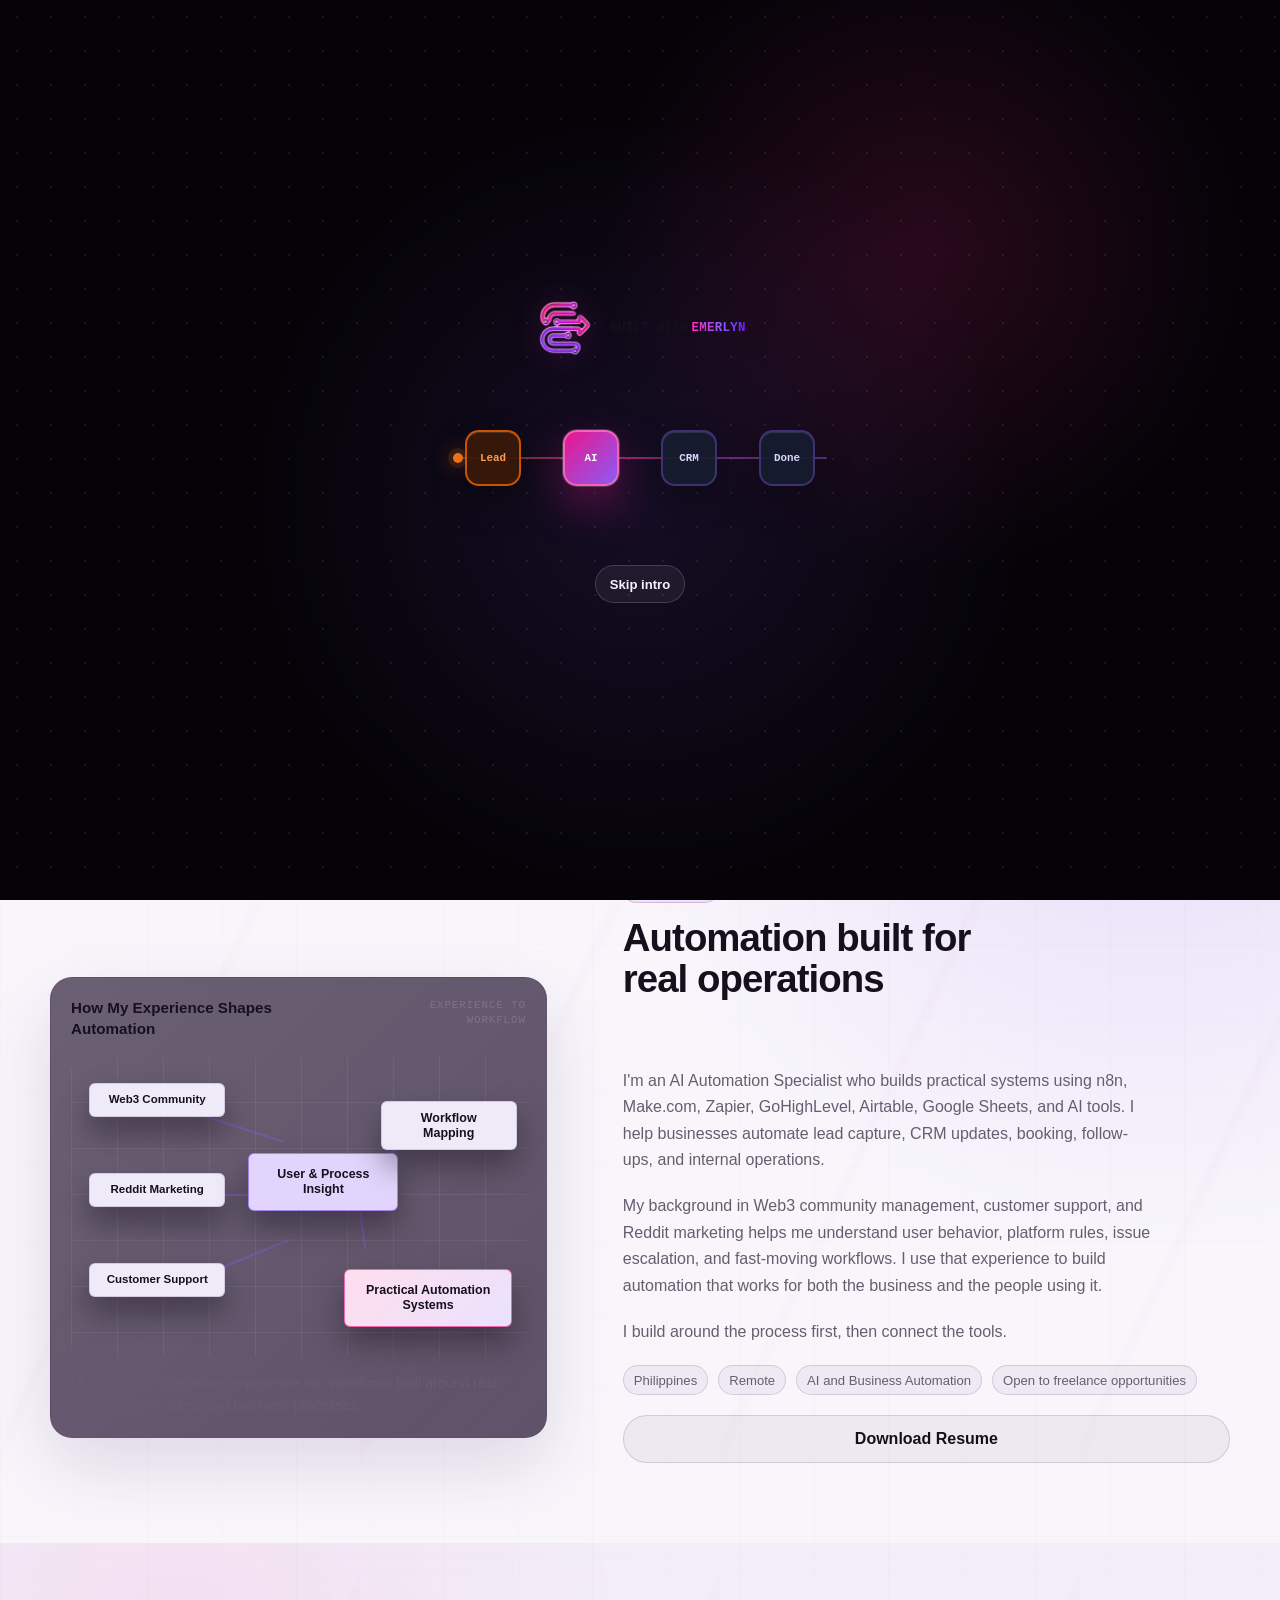
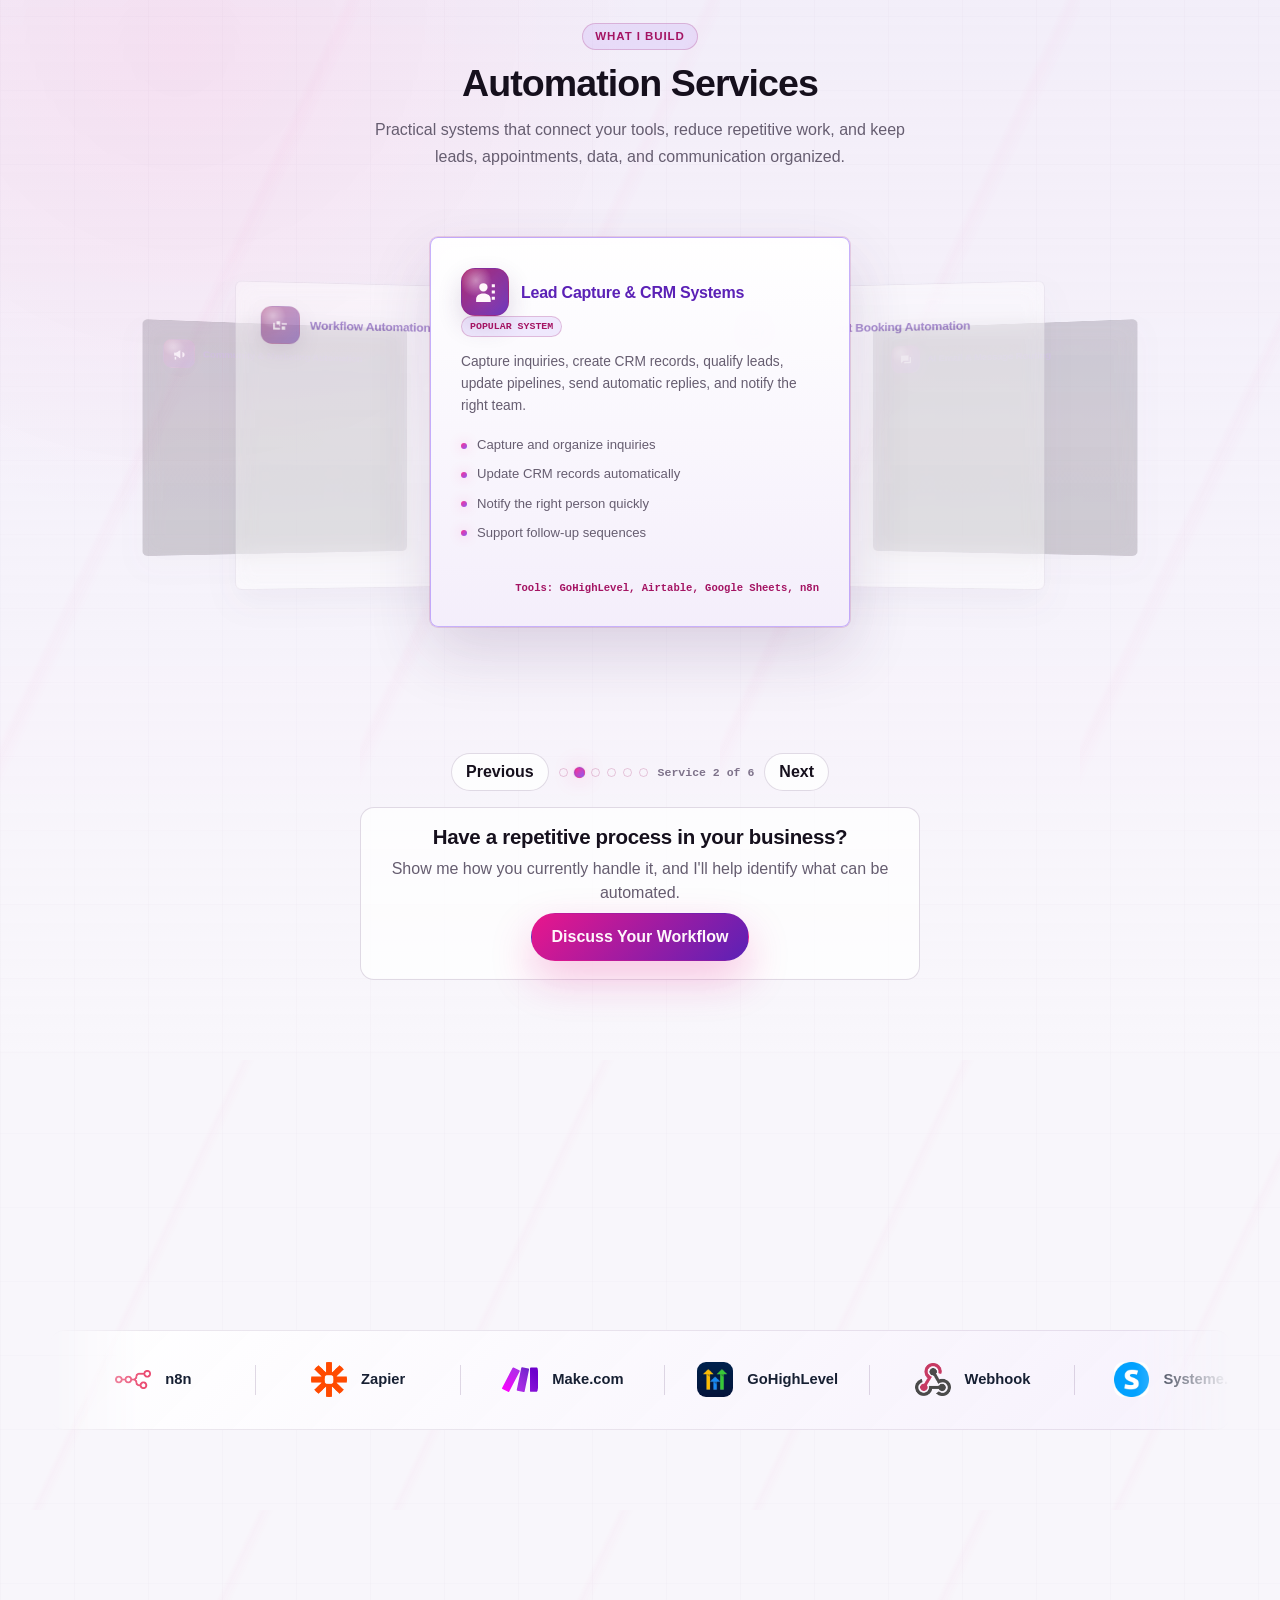
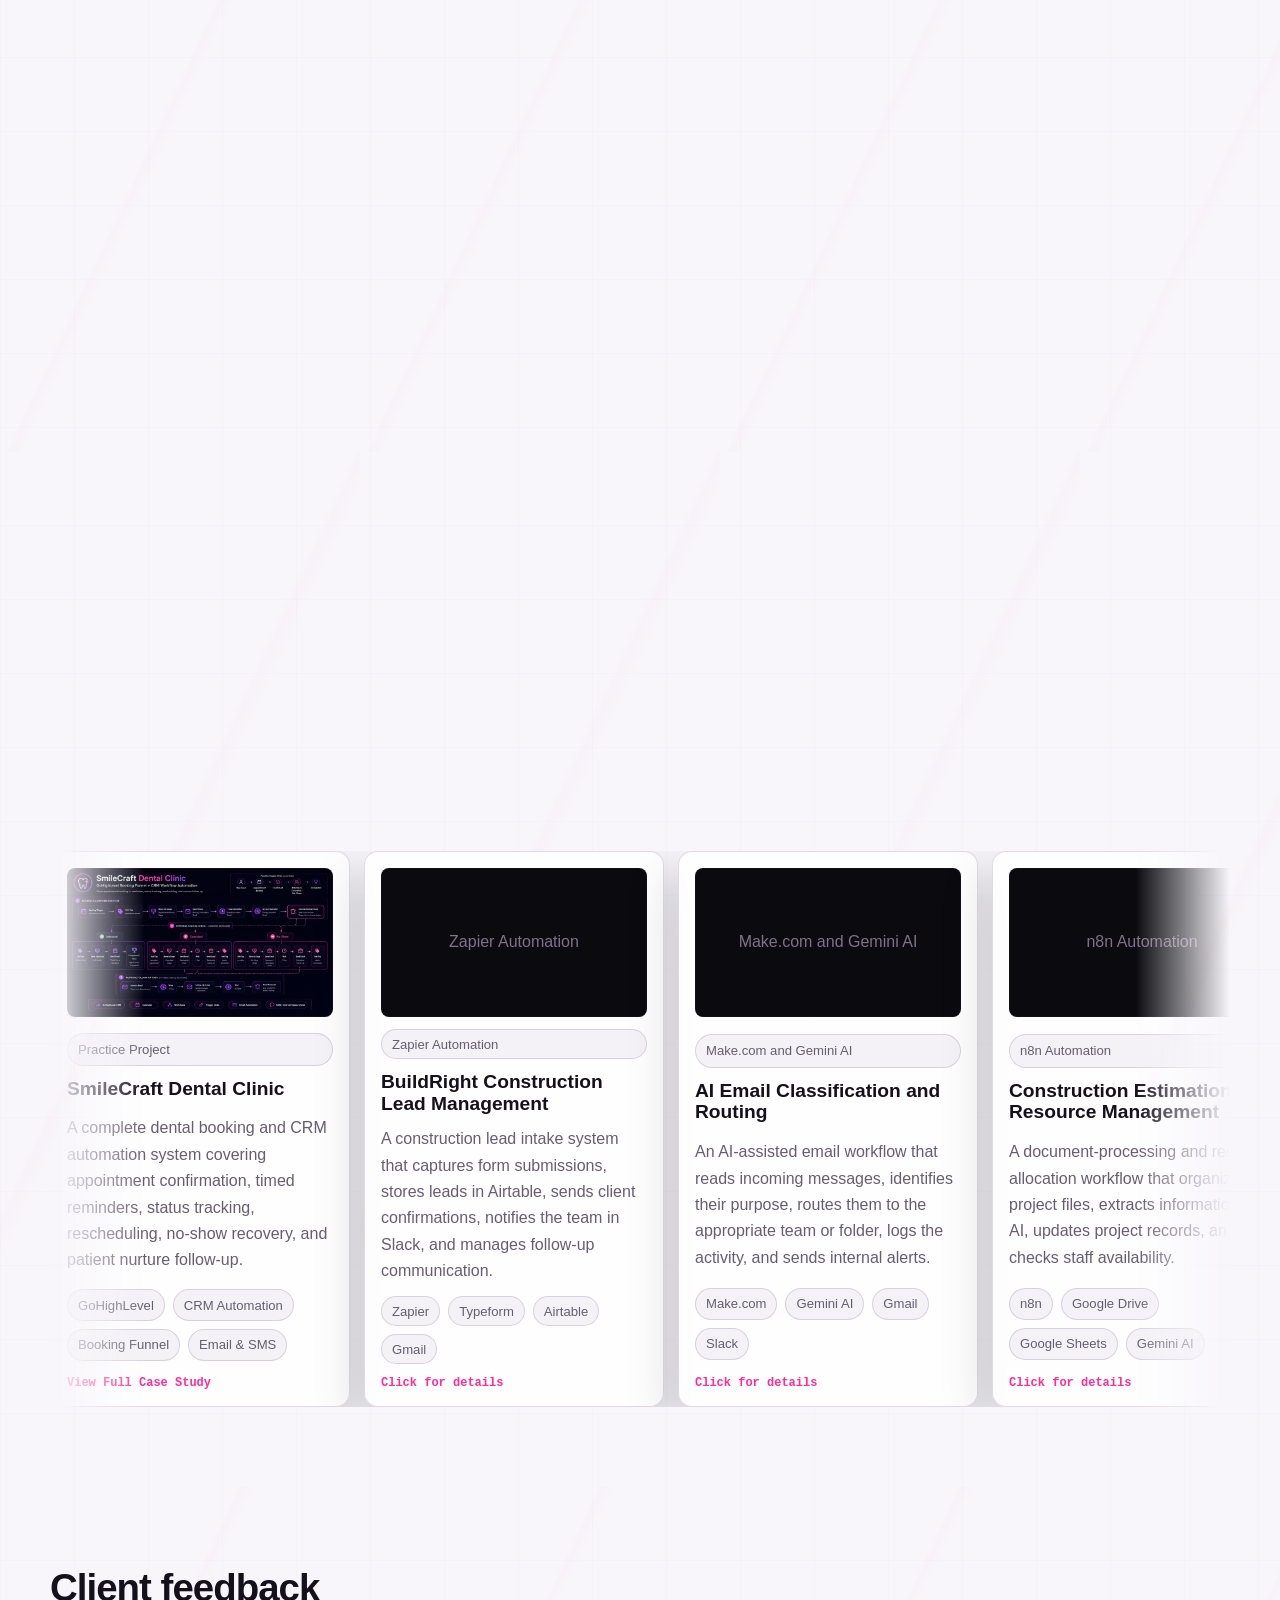
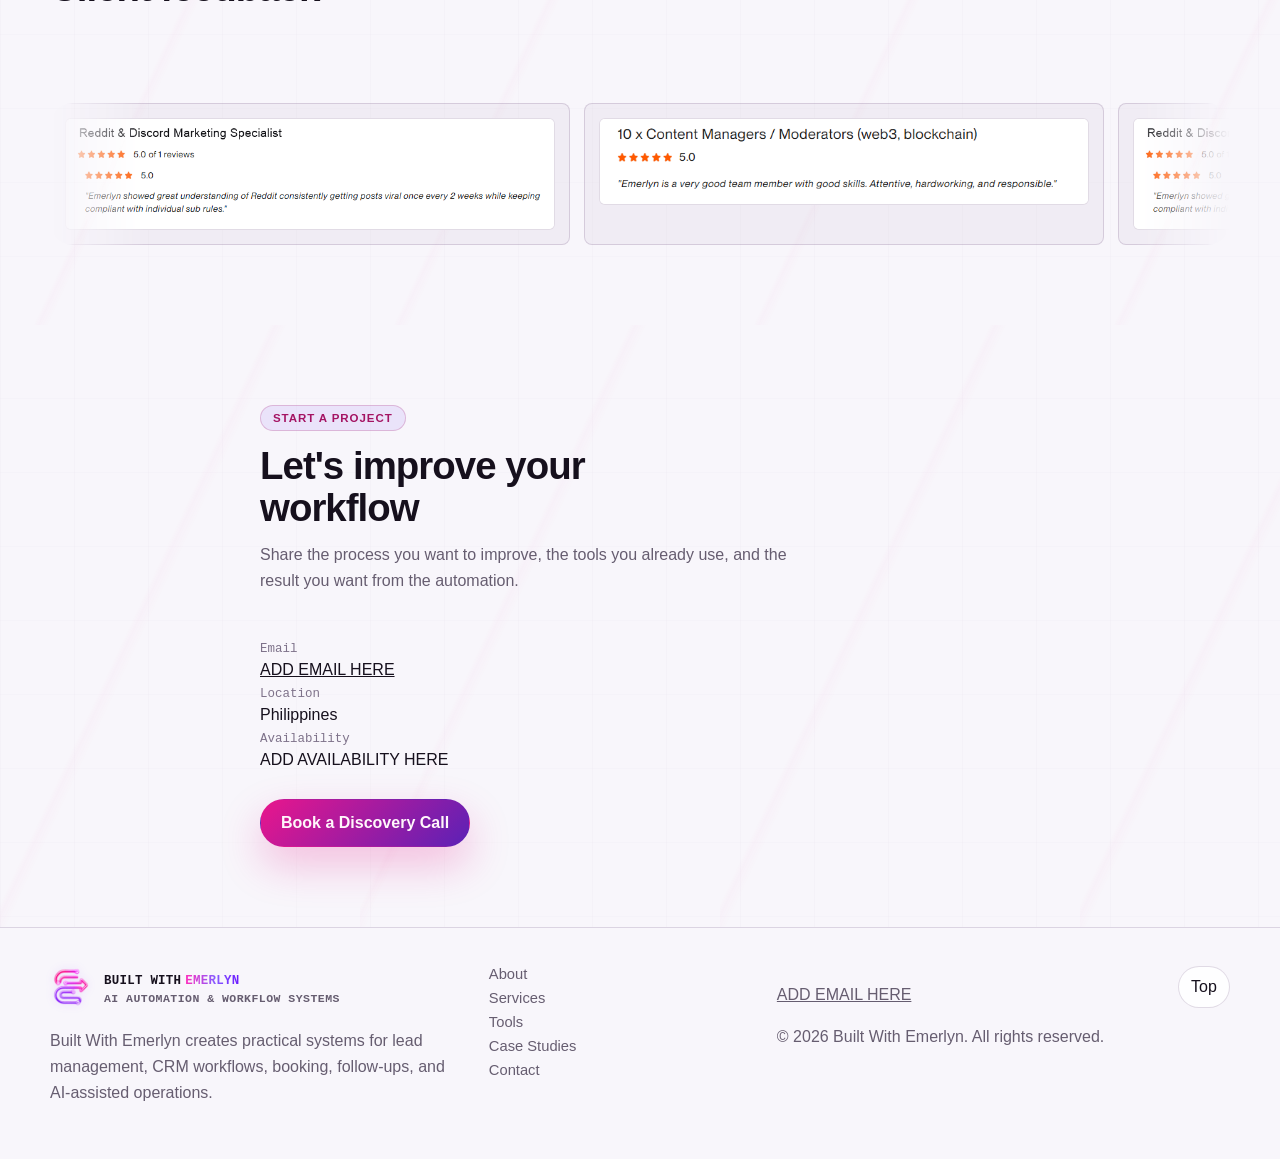
==== portfolio/index.html @ 2acf9a46 "Add service icons to cards" ====
<!DOCTYPE html>
<html lang="en">
<head>
  <meta charset="UTF-8">
  <meta name="viewport" content="width=device-width, initial-scale=1.0">
  <meta name="color-scheme" content="dark light">
  <title>Built With Emerlyn | AI Automation Specialist</title>
  <meta name="description" content="Portfolio of Emerlyn Bequio, an AI Automation Specialist building practical systems for lead management, CRM workflows, appointment booking, follow-ups, and AI-assisted operations.">
  <meta property="og:title" content="Built With Emerlyn | AI Automation Specialist">
  <meta property="og:description" content="Practical systems for lead management, CRM workflows, appointment booking, follow-ups, and AI-assisted operations.">
  <meta property="og:type" content="website">
  <meta property="og:image" content="assets/branding/apple-touch-icon.png">
  <link rel="icon" type="image/png" sizes="32x32" href="assets/branding/favicon-32.png">
  <link rel="apple-touch-icon" href="assets/branding/apple-touch-icon.png">
  <link rel="stylesheet" href="https://assets.calendly.com/assets/external/widget.css">
  <link rel="stylesheet" href="style.css">
  <script>
    (function () {
      var savedTheme = localStorage.getItem("built-with-emerlyn-theme");
      var prefersLight = window.matchMedia && window.matchMedia("(prefers-color-scheme: light)").matches;
      document.documentElement.dataset.theme = savedTheme || (prefersLight ? "light" : "dark");
    })();
  </script>
  <script type="application/ld+json">
    {
      "@context": "https://schema.org",
      "@type": "ProfessionalService",
      "name": "Built With Emerlyn",
      "url": "https://builtwithemerlyn.com",
      "founder": {
        "@type": "Person",
        "name": "Emerlyn Bequio",
        "jobTitle": "AI Automation Specialist"
      },
      "areaServed": "Remote",
      "address": {
        "@type": "PostalAddress",
        "addressCountry": "PH"
      },
      "serviceType": [
        "AI Automation",
        "CRM Automation",
        "Lead Management",
        "Appointment Booking",
        "Workflow Consultation"
      ]
    }
  </script>
</head>
<body>
  <a class="skip-link" href="#main">Skip to content</a>

  <div class="site-splash" data-splash aria-hidden="true">
    <div class="splash-content">
      <div class="splash-brand-lockup" aria-hidden="true">
        <span class="brand-icon brand-icon--splash">
          <img src="assets/branding/built-with-emerlyn-icon-large.png" alt="">
        </span>
        <p class="brand-wordmark splash-brand">
          <span class="brand-wordmark-neutral">Built With</span>
          <span class="brand-wordmark-gradient">Emerlyn</span>
        </p>
      </div>
      <div class="splash-flow" aria-hidden="true">
        <span class="splash-flow-line"></span>
        <span class="splash-signal"></span>
        <span class="splash-node splash-node-hot">
          <span>Lead</span>
        </span>
        <span class="splash-node splash-node-active">
          <span>AI</span>
        </span>
        <span class="splash-node">
          <span>CRM</span>
        </span>
        <span class="splash-node">
          <span>Done</span>
        </span>
      </div>
      <button class="splash-skip" type="button" data-splash-skip>Skip intro</button>
    </div>
  </div>

  <header class="site-header" data-header>
    <nav class="nav-shell" aria-label="Primary navigation">
      <a class="brand" href="#home" aria-label="Built With Emerlyn home">
        <span class="brand-icon brand-icon--nav" aria-hidden="true">
          <img src="assets/branding/built-with-emerlyn-icon.png" alt="">
        </span>
        <span class="brand-wordmark">
          <span class="brand-wordmark-neutral">Built With</span>
          <span class="brand-wordmark-gradient">Emerlyn</span>
        </span>
      </a>

      <button class="nav-toggle" type="button" aria-expanded="false" aria-controls="primary-menu" aria-label="Open navigation menu" data-nav-toggle>
        <span></span>
        <span></span>
      </button>

      <div class="nav-menu" id="primary-menu" data-nav-menu>
        <a href="#home">Home</a>
        <a href="#about">About</a>
        <a href="#services">Services</a>
        <a href="#tools">Tools</a>
        <a href="#process">Process</a>
        <a href="#work">Case Studies</a>
        <a href="#feedback">Testimonials</a>
        <a href="#contact">Contact</a>
      </div>

      <div class="nav-actions">
        <button class="theme-toggle" type="button" aria-label="Switch to light theme" data-theme-toggle>
          <span class="theme-icon" aria-hidden="true"></span>
        </button>
        <a class="button button-small button-primary" href="#contact">Book a Call</a>
      </div>
    </nav>
  </header>

  <main id="main">
    <section class="hero section" id="home">
      <div class="hero-bg" aria-hidden="true"></div>
      <div class="container hero-grid">
        <div class="hero-copy reveal">
          <p class="eyebrow">AI AUTOMATION SPECIALIST</p>
          <h1>I build <span>automated systems</span> that reduce manual work and help businesses <span>operate efficiently</span></h1>
          <p class="hero-text">I design practical automation systems using n8n, Zapier, Make.com, GoHighLevel, Airtable, Google Sheets, and AI tools.</p>
          <div class="hero-actions" aria-label="Main actions">
            <a class="button button-primary" href="#work">View Case Studies</a>
            <a class="button button-secondary" href="#contact">Book a Discovery Call</a>
          </div>
        </div>

        <figure class="hero-portrait reveal" aria-label="Portrait of Emerlyn Bequio">
          <div class="portrait-orbit" aria-hidden="true"></div>
          <div class="portrait-ring">
            <img src="assets/profile/profile.jpg.png" alt="Portrait of Emerlyn Bequio" width="2000" height="2000">
          </div>
          <figcaption>
            <span>Built With Emerlyn</span>
            <strong>AI Automation &amp; Workflow Systems</strong>
          </figcaption>
        </figure>
      </div>
    </section>

    <section class="section about" id="about">
      <div class="container about-grid">
        <figure class="about-workflow-card reveal" aria-label="How Emerlyn's community, marketing, and customer support experience informs her automation workflow design.">
          <div class="workflow-card-top">
            <span>How My Experience Shapes Automation</span>
            <span>Experience to workflow</span>
          </div>
          <div class="workflow-preview-map">
            <span class="workflow-node source-node web3">Web3 Community</span>
            <span class="workflow-node source-node reddit">Reddit Marketing</span>
            <span class="workflow-node source-node support">Customer Support</span>
            <span class="workflow-node insight">User &amp; Process Insight</span>
            <span class="workflow-node mapping">Workflow Mapping</span>
            <span class="workflow-node automation">Practical Automation Systems</span>
            <span class="workflow-path path-web3" aria-hidden="true"><span class="workflow-signal"></span></span>
            <span class="workflow-path path-reddit" aria-hidden="true"><span class="workflow-signal"></span></span>
            <span class="workflow-path path-support" aria-hidden="true"><span class="workflow-signal"></span></span>
            <span class="workflow-path path-insight" aria-hidden="true"><span class="workflow-signal"></span></span>
            <span class="workflow-path path-mapping" aria-hidden="true"><span class="workflow-signal"></span></span>
          </div>
          <figcaption>I turn frontline operations experience into workflows built around real users, platform rules, and business processes.</figcaption>
        </figure>
        <div class="about-copy reveal">
          <div class="section-header">
            <span class="section-pill">About Me</span>
            <h2 class="section-title">Automation built for real operations</h2>
          </div>
          <p>I'm an AI Automation Specialist who builds practical systems using n8n, Make.com, Zapier, GoHighLevel, Airtable, Google Sheets, and AI tools. I help businesses automate lead capture, CRM updates, booking, follow-ups, and internal operations.</p>
          <p>My background in Web3 community management, customer support, and Reddit marketing helps me understand user behavior, platform rules, issue escalation, and fast-moving workflows. I use that experience to build automation that works for both the business and the people using it.</p>
          <p>I build around the process first, then connect the tools.</p>
          <div class="info-strip" aria-label="Profile facts">
            <span>Philippines</span>
            <span>Remote</span>
            <span>AI and Business Automation</span>
            <span>Open to freelance opportunities</span>
          </div>
          <a class="button button-secondary" href="assets/resume/Emerlyn-Bequio-Resume.pdf" download>Download Resume</a>
        </div>
      </div>
    </section>

    <section class="section services-section" id="services">
      <div class="container section-stack">
        <div class="section-header services-header reveal">
          <span class="section-pill">What I Build</span>
          <h2 class="section-title" id="services-title">Automation Services</h2>
          <p class="section-description">Practical systems that connect your tools, reduce repetitive work, and keep leads, appointments, data, and communication organized.</p>
        </div>

        <div class="services-carousel reveal" data-service-carousel role="region" aria-roledescription="carousel" aria-labelledby="services-title" tabindex="0">
          <div class="services-stage" data-service-stage aria-live="polite">
          <article class="service-card is-prev" data-service-slide data-offset="-1" role="group" aria-roledescription="slide" aria-label="Service 1 of 6" aria-selected="false" tabindex="0">
            <div class="service-card-summary">
              <span class="service-icon" aria-hidden="true">
                <svg viewBox="0 0 24 24" focusable="false">
                  <path d="M7 7h4v4H7zM13 13h4v4h-4zM5 9H3v8h8v-2H5zM13 9h6v2h-6zM11 13h-1v-2h1z" />
                </svg>
              </span>
              <h3>Workflow Automation</h3>
            </div>
            <div class="service-card-details">
              <p class="service-description">I build end-to-end workflows that connect your tools, automate repetitive tasks, and keep business processes moving without constant manual work.</p>
              <ul class="service-benefits">
                <li>Connect tools and handoffs</li>
                <li>Automate repetitive steps</li>
                <li>Keep process records clean</li>
              </ul>
              <p class="service-tools">Tools: n8n, Make.com, Zapier</p>
            </div>
          </article>

          <article class="service-card is-featured is-active" data-service-slide data-offset="0" role="group" aria-roledescription="slide" aria-label="Service 2 of 6" aria-selected="true" tabindex="0">
            <div class="service-card-summary">
              <span class="service-icon" aria-hidden="true">
                <svg viewBox="0 0 24 24" focusable="false">
                  <path d="M10 11a4 4 0 1 1 0-8 4 4 0 0 1 0 8Zm0 2c-4.4 0-7 2.1-7 5.6V21h14v-2.4c0-3.5-2.6-5.6-7-5.6Zm8-9h3v3h-3zM18 10h3v3h-3zM18 16h3v3h-3z" />
                </svg>
              </span>
              <h3>Lead Capture &amp; CRM Systems</h3>
            </div>
            <div class="service-card-details">
              <span class="service-badge">Popular System</span>
              <p class="service-description">Capture inquiries, create CRM records, qualify leads, update pipelines, send automatic replies, and notify the right team.</p>
              <ul class="service-benefits">
                <li>Capture and organize inquiries</li>
                <li>Update CRM records automatically</li>
                <li>Notify the right person quickly</li>
                <li>Support follow-up sequences</li>
              </ul>
              <p class="service-tools">Tools: GoHighLevel, Airtable, Google Sheets, n8n</p>
            </div>
          </article>

          <article class="service-card is-next" data-service-slide data-offset="1" role="group" aria-roledescription="slide" aria-label="Service 3 of 6" aria-selected="false" tabindex="0">
            <div class="service-card-summary">
              <span class="service-icon" aria-hidden="true">
                <svg viewBox="0 0 24 24" focusable="false">
                  <path d="M7 2h2v3h6V2h2v3h3v16H4V5h3V2Zm11 8H6v9h12v-9Zm-9 2h3v3H9v-3Zm5.5.2 1.4 1.4-4 4-2.4-2.4 1.4-1.4 1 1 2.6-2.6Z" />
                </svg>
              </span>
              <h3>Appointment Booking Automation</h3>
            </div>
            <div class="service-card-details">
              <p class="service-description">Collect client details, check availability, create appointments, send confirmations, manage reminders, and update booking status.</p>
              <ul class="service-benefits">
                <li>Collect complete booking details</li>
                <li>Send confirmations and reminders</li>
                <li>Update appointment status</li>
              </ul>
              <p class="service-tools">Tools: Google Calendar, Calendly, GoHighLevel, Zapier</p>
            </div>
          </article>

          <article class="service-card is-far-next" data-service-slide data-offset="2" role="group" aria-roledescription="slide" aria-label="Service 4 of 6" aria-selected="false" tabindex="0">
            <div class="service-card-summary">
              <span class="service-icon" aria-hidden="true">
                <svg viewBox="0 0 24 24" focusable="false">
                  <path d="M4 5h12v9H8l-4 4V5Zm14 3h2v10H9v-2h9V8Zm-9 1h5v2H9V9Zm0 3h3v2H9v-2Z" />
                </svg>
              </span>
              <h3>AI Email &amp; Message Routing</h3>
            </div>
            <div class="service-card-details">
              <p class="service-description">Use AI to classify incoming messages, detect priority, route requests, prepare replies, and alert the appropriate team.</p>
              <ul class="service-benefits">
                <li>Classify incoming messages</li>
                <li>Route requests by purpose</li>
                <li>Alert teams when review is needed</li>
              </ul>
              <p class="service-tools">Tools: n8n, Make.com, ChatGPT, Gemini, Gmail</p>
            </div>
          </article>

          <article class="service-card" data-service-slide data-offset="3" role="group" aria-roledescription="slide" aria-label="Service 5 of 6" aria-selected="false" tabindex="-1">
            <div class="service-card-summary">
              <span class="service-icon" aria-hidden="true">
                <svg viewBox="0 0 24 24" focusable="false">
                  <path d="M4 19h16v2H4V3h2v16Zm4-7h3v5H8v-5Zm5-6h3v11h-3V6Zm5 3h3v8h-3V9Z" />
                </svg>
              </span>
              <h3>Data Tracking &amp; Reporting</h3>
            </div>
            <div class="service-card-details">
              <p class="service-description">Automatically collect, organize, update, and report information across spreadsheets, databases, CRMs, and internal tools.</p>
              <ul class="service-benefits">
                <li>Collect data from connected tools</li>
                <li>Update sheets and databases</li>
                <li>Keep reports easier to review</li>
              </ul>
              <p class="service-tools">Tools: Google Sheets, Airtable, Notion, Slack</p>
            </div>
          </article>

          <article class="service-card is-far-prev" data-service-slide data-offset="-2" role="group" aria-roledescription="slide" aria-label="Service 6 of 6" aria-selected="false" tabindex="0">
            <div class="service-card-summary">
              <span class="service-icon" aria-hidden="true">
                <svg viewBox="0 0 24 24" focusable="false">
                  <path d="M4 10v5h3l6 4V6L7 10H4Zm12-1.5v8.9c2-.8 3.4-2.5 3.4-4.4S18 9.3 16 8.5ZM7 17H5v4h2v-4Z" />
                </svg>
              </span>
              <h3>Community &amp; Marketing Automation</h3>
            </div>
            <div class="service-card-details">
              <p class="service-description">Organize community activity, campaign tracking, announcements, moderation alerts, content logs, and engagement reporting.</p>
              <ul class="service-benefits">
                <li>Track activity and campaigns</li>
                <li>Route moderation alerts</li>
                <li>Organize engagement logs</li>
              </ul>
              <p class="service-note">My Web3 community management and Reddit marketing background helps me build workflows around audience behavior, platform rules, moderation, and issue escalation.</p>
              <p class="service-tools">Tools: Reddit, Discord, Telegram, Slack, webhooks</p>
            </div>
          </article>
          </div>

          <div class="services-carousel-controls" aria-label="Automation services controls">
            <button class="service-control" type="button" data-service-prev aria-label="Previous service">Previous</button>
            <div class="service-dots" data-service-dots aria-label="Choose service"></div>
            <span class="service-count" data-service-count>Service 2 of 6</span>
            <button class="service-control" type="button" data-service-next aria-label="Next service">Next</button>
          </div>
        </div>

        <div class="services-cta reveal">
          <h3>Have a repetitive process in your business?</h3>
          <p>Show me how you currently handle it, and I'll help identify what can be automated.</p>
          <a class="button button-primary" href="#contact">Discuss Your Workflow</a>
        </div>
      </div>
    </section>

    <section class="section tools-section" id="tools">
      <div class="container section-stack">
        <div class="section-header reveal">
          <h2 class="section-title">Tools I build with</h2>
          <p class="section-description">Platforms I use to connect workflows, manage data, and automate operations.</p>
        </div>
        <div class="tool-rail" id="toolRail" aria-live="polite"></div>
      </div>
    </section>

    <section class="section process-section" id="process">
      <div class="container section-stack">
        <div class="section-header reveal">
          <h2 class="section-title">How I build your workflow</h2>
          <p class="section-description">From process mapping and system design to testing and handover.</p>
        </div>
        <ol class="process-list reveal">
          <li>
            <strong>Discover</strong>
            <span>Understand the business process, manual tasks, tools, and goals.</span>
          </li>
          <li>
            <strong>Map</strong>
            <span>Create a clear workflow showing triggers, actions, conditions, and outcomes.</span>
          </li>
          <li>
            <strong>Design</strong>
            <span>Choose the correct automation platform, CRM, database, and integrations.</span>
          </li>
          <li>
            <strong>Build</strong>
            <span>Connect applications, configure actions, and create the automation logic.</span>
          </li>
          <li>
            <strong>Test</strong>
            <span>Validate scenarios, prevent duplicates, and handle failed runs.</span>
          </li>
          <li>
            <strong>Hand over</strong>
            <span>Provide workflow documentation, usage instructions, and recommendations.</span>
          </li>
        </ol>
      </div>
    </section>

    <section class="section work-section" id="work">
      <div class="container section-stack">
        <div class="section-header reveal">
          <span class="section-pill">Selected Work</span>
          <h2 class="section-title">Automation projects and case studies</h2>
          <p class="section-description">Verified project titles, categories, tools, and descriptions currently available.</p>
        </div>
        <div class="filters reveal" role="group" aria-label="Filter case studies">
          <button class="filter-button is-active" type="button" data-filter="all">All</button>
          <button class="filter-button" type="button" data-filter="n8n">n8n</button>
          <button class="filter-button" type="button" data-filter="zapier">Zapier</button>
          <button class="filter-button" type="button" data-filter="make">Make.com</button>
          <button class="filter-button" type="button" data-filter="gohighlevel">GoHighLevel</button>
        </div>
        <div class="project-grid" id="projectGrid" aria-live="polite"></div>
      </div>
    </section>

    <section class="section feedback-section" id="feedback">
      <div class="container feedback-grid reveal">
        <div class="section-header">
          <h2 class="section-title">Client feedback</h2>
        </div>
        <div id="testimonialList" class="testimonial-list">
          <!-- Upwork proof images are authentic user-provided screenshots. Dates and durations were removed from the displayed image copies. -->
        </div>
      </div>
    </section>

    <section class="section contact-section" id="contact">
      <div class="container contact-grid">
        <div class="contact-copy reveal">
          <div class="section-header">
            <span class="section-pill">Start a Project</span>
            <h2 class="section-title">Let's improve your workflow</h2>
            <p class="section-description">Share the process you want to improve, the tools you already use, and the result you want from the automation.</p>
          </div>
          <dl class="contact-list">
            <div>
              <dt>Email</dt>
              <dd><a href="mailto:ADD_EMAIL_HERE">ADD EMAIL HERE</a></dd>
            </div>
            <div>
              <dt>Location</dt>
              <dd>Philippines</dd>
            </div>
            <div>
              <dt>Availability</dt>
              <dd>ADD AVAILABILITY HERE</dd>
            </div>
          </dl>
          <a class="button button-primary contact-cta" href="https://calendly.com/emerlyn-techva" target="_blank" rel="noreferrer" data-calendly-popup>Book a Discovery Call</a>
        </div>
      </div>
    </section>
  </main>

  <div class="project-modal" id="projectModal" aria-hidden="true">
    <div class="modal-backdrop" data-close-modal></div>
    <article class="modal-card" role="dialog" aria-modal="true" aria-labelledby="modalTitle" tabindex="-1">
      <button class="modal-close" type="button" aria-label="Close case study" data-close-modal>Close</button>
      <div id="modalContent"></div>
    </article>
  </div>

  <footer class="site-footer">
    <div class="container footer-grid">
      <div>
        <a class="brand footer-brand" href="#home" aria-label="Built With Emerlyn home">
          <span class="footer-brand-lockup">
            <span class="brand-icon brand-icon--footer" aria-hidden="true">
              <img src="assets/branding/built-with-emerlyn-icon.png" alt="">
            </span>
            <span>
              <span class="brand-wordmark">
                <span class="brand-wordmark-neutral">Built With</span>
                <span class="brand-wordmark-gradient">Emerlyn</span>
              </span>
              <span class="brand-descriptor">AI Automation &amp; Workflow Systems</span>
            </span>
          </span>
        </a>
        <p>Built With Emerlyn creates practical systems for lead management, CRM workflows, booking, follow-ups, and AI-assisted operations.</p>
      </div>
      <div class="footer-links" aria-label="Footer navigation">
        <a href="#about">About</a>
        <a href="#services">Services</a>
        <a href="#tools">Tools</a>
        <a href="#work">Case Studies</a>
        <a href="#contact">Contact</a>
      </div>
      <div>
        <p><a href="mailto:ADD_EMAIL_HERE">ADD EMAIL HERE</a></p>
        <p>&copy; <span id="year"></span> Built With Emerlyn. All rights reserved.</p>
      </div>
      <button class="back-to-top" type="button" data-back-to-top aria-label="Back to top">Top</button>
    </div>
  </footer>

  <script src="https://assets.calendly.com/assets/external/widget.js" async></script>
  <script src="script.js"></script>
</body>
</html>
---- portfolio/style.css ----
:root {
  color-scheme: dark;
  --background: #050308;
  --surface: #0d0713;
  --surface-secondary: #160a20;
  --surface-raised: rgba(35, 18, 48, 0.74);
  --text-primary: #f6f1fa;
  --text-secondary: #b9b2c5;
  --text-muted: #8f849d;
  --pink: #ff2f92;
  --magenta: #e9168c;
  --purple: #8b5cf6;
  --deep-purple: #5b21b6;
  --border: rgba(255, 255, 255, 0.12);
  --border-accent: rgba(255, 47, 146, 0.24);
  --accent-soft: rgba(139, 92, 246, 0.14);
  --accent: #ff72b5;
  --shadow: rgba(5, 3, 8, 0.58);
  --focus: #ff8ac4;
  --radius-sm: 8px;
  --radius-md: 14px;
  --radius-lg: 22px;
  --max-width: 1180px;
  --header-height: 76px;
  --display-font: "Trebuchet MS", "Segoe UI", Arial, sans-serif;
  --body-font: "Segoe UI", Arial, sans-serif;
  --mono-font: Consolas, "SFMono-Regular", "Courier New", monospace;
  --modal-backdrop: rgba(5, 3, 8, 0.74);
  --modal-surface: #0a0a0f;
  --modal-surface-elevated: #140d1d;
  --modal-border: rgba(138, 92, 255, 0.28);
  --modal-text: #fafafe;
  --modal-text-muted: rgba(250, 250, 254, 0.72);
  --modal-accent: #ff72b5;
  --modal-tab-bg: rgba(255, 45, 187, 0.1);
  --modal-tab-text: #ff72b5;
  --modal-card-bg: rgba(255, 255, 255, 0.035);
  --modal-scrollbar-track: rgba(255, 255, 255, 0.06);
  --modal-scrollbar-thumb: rgba(255, 114, 181, 0.48);
}

[data-theme="light"] {
  color-scheme: light;
  --background: #f8f6fb;
  --surface: #ffffff;
  --surface-secondary: #f0eaf8;
  --surface-raised: rgba(255, 255, 255, 0.82);
  --text-primary: #16101d;
  --text-secondary: #665d70;
  --text-muted: #7e728a;
  --border: rgba(69, 32, 92, 0.16);
  --border-accent: rgba(164, 20, 99, 0.22);
  --accent-soft: rgba(139, 92, 246, 0.12);
  --accent: #a41463;
  --shadow: rgba(69, 32, 92, 0.14);
  --focus: #a41463;
  --modal-backdrop: rgba(31, 18, 43, 0.34);
  --modal-surface: #fbf7ff;
  --modal-surface-elevated: #ffffff;
  --modal-border: rgba(91, 33, 182, 0.2);
  --modal-text: #16101d;
  --modal-text-muted: #62576c;
  --modal-accent: #a41463;
  --modal-tab-bg: rgba(164, 20, 99, 0.1);
  --modal-tab-text: #861052;
  --modal-card-bg: rgba(255, 255, 255, 0.78);
  --modal-scrollbar-track: rgba(91, 33, 182, 0.08);
  --modal-scrollbar-thumb: rgba(164, 20, 99, 0.36);
}

* {
  box-sizing: border-box;
}

html {
  scroll-behavior: smooth;
}

body {
  margin: 0;
  font-family: var(--body-font);
  background:
    radial-gradient(circle at 10% 0%, rgba(255, 47, 146, 0.14), transparent 30rem),
    radial-gradient(circle at 90% 12%, rgba(139, 92, 246, 0.16), transparent 34rem),
    var(--background);
  color: var(--text-primary);
  transition: background-color 220ms ease, color 220ms ease;
}

body.nav-open,
body.modal-open,
body.splash-lock {
  overflow: hidden;
}

img {
  display: block;
  max-width: 100%;
}

a {
  color: inherit;
}

button,
input,
select,
textarea {
  font: inherit;
}

button {
  cursor: pointer;
}

::selection {
  background: rgba(255, 47, 146, 0.32);
}

:focus-visible {
  outline: 3px solid var(--focus);
  outline-offset: 4px;
}

.skip-link {
  position: fixed;
  top: 12px;
  left: 12px;
  z-index: 100;
  padding: 10px 14px;
  border-radius: var(--radius-sm);
  background: var(--text-primary);
  color: var(--background);
  transform: translateY(-160%);
}

.skip-link:focus {
  transform: translateY(0);
}

.site-splash {
  position: fixed;
  inset: 0;
  z-index: 120;
  display: grid;
  place-items: center;
  padding: 24px;
  background:
    radial-gradient(circle at 72% 28%, rgba(255, 47, 146, 0.14), transparent 20rem),
    radial-gradient(circle at 50% 56%, rgba(139, 92, 246, 0.12), transparent 24rem),
    radial-gradient(circle, rgba(255, 255, 255, 0.08) 1px, transparent 1px) 0 0 / 34px 34px,
    #050308;
  color: #f6f1fa;
  opacity: 0;
  visibility: hidden;
  pointer-events: none;
  transition: opacity 260ms ease, visibility 260ms ease;
}

.splash-ready .site-splash.is-active {
  opacity: 1;
  visibility: visible;
  pointer-events: auto;
}

.site-splash.is-dismissing {
  opacity: 0;
  visibility: hidden;
  pointer-events: none;
}

.splash-content {
  width: min(100%, 560px);
  display: grid;
  justify-items: center;
  gap: clamp(34px, 6vw, 62px);
  text-align: center;
}

.splash-brand-lockup {
  display: inline-flex;
  align-items: center;
  gap: 14px;
  opacity: 0;
  transform: translateY(12px);
  animation: splashText 1.25s ease forwards;
  animation-delay: 180ms;
}

.splash-brand {
  margin: 0;
}

.splash-brand {
  justify-content: center;
  font-size: clamp(2rem, 6vw, 3.2rem);
}

.splash-flow {
  position: relative;
  display: grid;
  grid-template-columns: repeat(4, 56px);
  align-items: center;
  justify-content: center;
  gap: clamp(18px, 5vw, 42px);
  width: min(100%, 430px);
  min-height: 74px;
  opacity: 0;
  transform: translateY(12px);
  animation: splashText 1.2s ease forwards;
  animation-delay: 520ms;
}

.splash-flow-line {
  position: absolute;
  left: 28px;
  right: 28px;
  top: 50%;
  height: 2px;
  border-radius: 999px;
  background:
    linear-gradient(90deg, rgba(255, 106, 0, 0.36), rgba(255, 45, 187, 0.46), rgba(138, 92, 255, 0.38)),
    rgba(255, 255, 255, 0.08);
  transform: translateY(-50%);
}

.splash-signal {
  position: absolute;
  top: 50%;
  left: 28px;
  z-index: 2;
  width: 10px;
  height: 10px;
  border-radius: 50%;
  background: #ff7a1a;
  box-shadow:
    0 0 0 5px rgba(255, 122, 26, 0.13),
    0 0 22px rgba(255, 122, 26, 0.88);
  transform: translate3d(0, -50%, 0);
  animation: splashSignal 1.7s cubic-bezier(0.16, 1, 0.3, 1) infinite;
}

.splash-node {
  position: relative;
  z-index: 3;
  display: grid;
  place-items: center;
  width: 56px;
  height: 56px;
  border: 2px solid rgba(138, 92, 255, 0.34);
  border-radius: 14px;
  background: rgba(22, 30, 46, 0.92);
  color: #d9d7ff;
  font-family: var(--mono-font);
  font-size: 0.68rem;
  font-weight: 900;
  box-shadow:
    inset 0 1px 0 rgba(255, 255, 255, 0.1),
    0 14px 36px rgba(0, 0, 0, 0.3);
  animation: splashNode 1.4s ease both;
}

.splash-node:nth-of-type(3) {
  animation-delay: 620ms;
}

.splash-node:nth-of-type(4) {
  animation-delay: 760ms;
}

.splash-node:nth-of-type(5) {
  animation-delay: 900ms;
}

.splash-node:nth-of-type(6) {
  animation-delay: 1040ms;
}

.splash-node-hot {
  border-color: rgba(255, 106, 0, 0.74);
  background: rgba(58, 27, 10, 0.92);
  color: #ff9b4d;
}

.splash-node-active {
  border-color: rgba(255, 114, 181, 0.78);
  background: linear-gradient(135deg, #e9168c, #8b5cf6);
  color: #fff7fb;
  box-shadow:
    0 0 0 1px rgba(255, 255, 255, 0.18),
    0 18px 44px rgba(233, 22, 140, 0.34);
}

.splash-skip {
  margin-top: 8px;
  min-height: 38px;
  padding: 0 14px;
  border: 1px solid rgba(255, 255, 255, 0.16);
  border-radius: 999px;
  color: #f6f1fa;
  background: rgba(255, 255, 255, 0.06);
  font-size: 0.82rem;
  font-weight: 700;
  transition: border-color 160ms ease, background 160ms ease;
}

.splash-skip:hover,
.splash-skip:focus-visible {
  border-color: rgba(255, 114, 181, 0.5);
  background: rgba(255, 47, 146, 0.14);
}

.container {
  width: min(100% - 32px, var(--max-width));
  margin-inline: auto;
}

.section {
  position: relative;
  isolation: isolate;
  padding: 0;
  overflow: hidden;
  --pointer-x: 50%;
  --pointer-y: 50%;
  --pointer-alpha: 0;
}

main > .section:not(.hero) {
  padding-block: clamp(3.25rem, 7vw, 5rem);
}

.section::before,
.section::after {
  content: "";
  position: absolute;
  inset: 0;
  z-index: -1;
  pointer-events: none;
}

.section::before {
  opacity: 0.22;
  background:
    linear-gradient(115deg, transparent 0 42%, rgba(255, 47, 146, 0.08) 43%, transparent 45% 100%),
    linear-gradient(90deg, rgba(255, 255, 255, 0.035) 1px, transparent 1px),
    linear-gradient(0deg, rgba(255, 255, 255, 0.025) 1px, transparent 1px);
  background-size: 360px 100%, 74px 74px, 74px 74px;
  animation: sectionSignalDrift 18s linear infinite;
}

.section::after {
  opacity: var(--pointer-alpha);
  background:
    radial-gradient(circle at var(--pointer-x) var(--pointer-y), rgba(255, 47, 146, 0.28), transparent 0 18rem),
    radial-gradient(circle at calc(var(--pointer-x) + 8%) calc(var(--pointer-y) + 6%), rgba(139, 92, 246, 0.22), transparent 0 22rem);
  mix-blend-mode: screen;
  transition: opacity 260ms ease;
}

[data-theme="light"] .section::before {
  opacity: 0.3;
  background:
    linear-gradient(115deg, transparent 0 42%, rgba(233, 22, 140, 0.07) 43%, transparent 45% 100%),
    linear-gradient(90deg, rgba(69, 32, 92, 0.055) 1px, transparent 1px),
    linear-gradient(0deg, rgba(69, 32, 92, 0.045) 1px, transparent 1px);
  background-size: 360px 100%, 74px 74px, 74px 74px;
}

[data-theme="light"] .section::after {
  mix-blend-mode: multiply;
}

.section-stack {
  display: grid;
  gap: 34px;
}

.section-header {
  display: grid;
  justify-items: start;
  gap: 0.85rem;
  max-width: 46rem;
  margin-bottom: clamp(2rem, 4vw, 3rem);
}

.section-pill {
  display: inline-flex;
  align-items: center;
  width: fit-content;
  padding: 0.4rem 0.75rem;
  border: 1px solid var(--border-accent);
  border-radius: 999px;
  background: var(--accent-soft);
  color: var(--accent);
  font-size: 0.72rem;
  font-weight: 700;
  letter-spacing: 0.08em;
  line-height: 1;
  text-transform: uppercase;
}

.section-title {
  margin: 0;
  font-family: var(--display-font);
  font-size: clamp(1.75rem, 3vw, 2.75rem);
  line-height: 1.08;
  letter-spacing: -0.025em;
}

.section-title {
  max-width: 18ch;
}

.section-description,
.about-copy p,
.feedback-grid p,
.contact-copy p {
  margin: 0;
  color: var(--text-secondary);
  line-height: 1.65;
  max-width: 60ch;
}

.site-header {
  position: sticky;
  top: 0;
  z-index: 50;
  border-bottom: 1px solid transparent;
  transition: background 180ms ease, border-color 180ms ease;
}

.site-header.is-scrolled {
  border-color: var(--border);
  background: rgba(5, 3, 8, 0.72);
  backdrop-filter: blur(18px);
}

[data-theme="light"] .site-header.is-scrolled {
  background: rgba(248, 246, 251, 0.82);
}

.nav-shell {
  width: min(100% - 28px, 1260px);
  min-height: var(--header-height);
  margin-inline: auto;
  display: grid;
  grid-template-columns: auto 1fr auto;
  gap: 18px;
  align-items: center;
}

.brand {
  display: inline-flex;
  align-items: center;
  gap: 9px;
  text-decoration: none;
  white-space: nowrap;
}

.brand-icon {
  display: inline-flex;
  flex: 0 0 auto;
  align-items: center;
  justify-content: center;
}

.brand-icon img {
  width: 100%;
  height: 100%;
  object-fit: contain;
  pointer-events: none;
}

.brand-icon--nav {
  width: 32px;
  height: 32px;
}

.brand-icon--footer {
  width: 42px;
  height: 42px;
}

.brand-icon--splash {
  width: clamp(46px, 9vw, 62px);
  height: clamp(46px, 9vw, 62px);
  filter: drop-shadow(0 0 16px rgba(255, 45, 187, 0.24));
  opacity: 0;
  transform: translateY(10px) scale(0.96);
  animation: splashLogo 1.1s ease forwards;
}

[data-theme="light"] .brand-icon--nav,
[data-theme="light"] .brand-icon--footer {
  filter: saturate(0.98) drop-shadow(0 0 5px rgba(106, 27, 255, 0.12));
}

.brand-wordmark {
  display: inline-flex;
  align-items: baseline;
  gap: 0.32em;
  font-family: var(--mono-font);
  font-size: 0.78rem;
  font-weight: 800;
  letter-spacing: 0.02em;
  line-height: 1;
  text-transform: uppercase;
}

.brand-wordmark-neutral {
  color: var(--text-primary);
}

.brand-wordmark-gradient {
  color: #ff2dbb;
  background: linear-gradient(90deg, #ff2dbb 0%, #8a5cff 55%, #6a1bff 100%);
  -webkit-background-clip: text;
  background-clip: text;
  -webkit-text-fill-color: transparent;
}

.brand-descriptor {
  display: block;
  margin-top: 4px;
  color: var(--text-secondary);
  font-family: var(--mono-font);
  font-size: 0.72rem;
  font-weight: 700;
  letter-spacing: 0.04em;
  text-transform: uppercase;
}

.footer-brand {
  align-items: flex-start;
}

.footer-brand-lockup {
  display: inline-flex;
  align-items: center;
  gap: 12px;
}

.nav-menu {
  display: flex;
  justify-content: center;
  gap: clamp(10px, 1.7vw, 22px);
}

.nav-menu a,
.footer-links a {
  position: relative;
  color: var(--text-secondary);
  text-decoration: none;
  font-size: 0.92rem;
  transition: color 160ms ease;
}

.nav-menu a::after {
  content: "";
  position: absolute;
  left: 0;
  right: 100%;
  bottom: -4px;
  height: 2px;
  border-radius: 999px;
  background: linear-gradient(90deg, var(--pink), var(--purple));
  transition: right 220ms cubic-bezier(0.2, 0.8, 0.2, 1);
}

.nav-menu a:hover,
.nav-menu a.is-active,
.footer-links a:hover {
  color: var(--text-primary);
}

.nav-menu a:hover::after,
.nav-menu a.is-active::after {
  right: 0;
}

.nav-actions {
  display: flex;
  align-items: center;
  gap: 10px;
}

.nav-toggle {
  display: none;
  width: 44px;
  height: 44px;
  border: 1px solid var(--border);
  border-radius: var(--radius-sm);
  background: var(--surface-raised);
  color: var(--text-primary);
  transition: border-color 160ms ease, background 160ms ease;
}

.nav-toggle:hover,
.nav-toggle:focus-visible {
  border-color: var(--border-accent);
  background: rgba(255, 47, 146, 0.1);
}

.nav-toggle span {
  display: block;
  width: 18px;
  height: 2px;
  margin: 5px auto;
  border-radius: 2px;
  background: currentColor;
}

.theme-toggle {
  width: 42px;
  height: 42px;
  border: 1px solid var(--border);
  border-radius: 999px;
  background: var(--surface-raised);
  color: var(--text-primary);
  display: grid;
  place-items: center;
  transition: border-color 160ms ease, background 160ms ease, transform 160ms ease;
}

.theme-toggle:hover,
.theme-toggle:focus-visible {
  border-color: var(--border-accent);
  background: rgba(255, 47, 146, 0.1);
  transform: rotate(-14deg);
}

.theme-icon {
  width: 16px;
  height: 16px;
  border-radius: 50%;
  background: linear-gradient(90deg, var(--text-primary) 50%, transparent 50%);
  border: 2px solid var(--text-primary);
}

.button {
  position: relative;
  display: inline-flex;
  align-items: center;
  justify-content: center;
  min-height: 48px;
  padding: 0 20px;
  border-radius: 999px;
  border: 1px solid transparent;
  overflow: hidden;
  text-decoration: none;
  font-weight: 700;
  white-space: nowrap;
  transition: transform 220ms cubic-bezier(0.2, 0.8, 0.2, 1), border-color 220ms ease,
    background 220ms ease, box-shadow 220ms ease;
}

.button:active,
.filter-button:active {
  transform: translateY(1px) scale(0.98);
}

.button[aria-busy="true"] {
  cursor: progress;
  opacity: 0.78;
}

/* shine sweep, sits above the gradient, slides across on hover */
.button::before {
  content: "";
  position: absolute;
  inset: 0;
  z-index: 1;
  background: linear-gradient(115deg, transparent 30%, rgba(255, 255, 255, 0.32) 46%, transparent 62%);
  transform: translateX(-120%);
  pointer-events: none;
}

.button:hover::before,
.button:focus-visible::before {
  transform: translateX(120%);
  transition: transform 640ms ease;
}

.button > * {
  position: relative;
  z-index: 2;
}

.button-primary {
  color: #fff7fb;
  background: linear-gradient(135deg, var(--magenta), var(--deep-purple));
  box-shadow: 0 18px 42px rgba(233, 22, 140, 0.25);
  animation: ctaGlow 4.5s ease-in-out infinite;
}

.button-primary:hover,
.button-primary:focus-visible {
  transform: translateY(-3px);
  box-shadow: 0 22px 54px rgba(233, 22, 140, 0.42), 0 0 0 1px rgba(255, 114, 181, 0.4);
  animation-play-state: paused;
}

.button-secondary {
  color: var(--text-primary);
  border-color: var(--border);
  background: rgba(255, 255, 255, 0.06);
}

.button-secondary:hover,
.button-secondary:focus-visible {
  transform: translateY(-3px);
  border-color: var(--border-accent);
  background: rgba(255, 47, 146, 0.1);
  box-shadow: 0 14px 34px rgba(233, 22, 140, 0.14);
}

[data-theme="light"] .button-secondary {
  background: rgba(69, 32, 92, 0.06);
}

[data-theme="light"] .button-secondary:hover,
[data-theme="light"] .button-secondary:focus-visible {
  background: rgba(164, 20, 99, 0.08);
}

@keyframes ctaGlow {
  0%, 100% {
    box-shadow: 0 18px 42px rgba(233, 22, 140, 0.25);
  }
  50% {
    box-shadow: 0 18px 48px rgba(139, 92, 246, 0.32);
  }
}

@media (prefers-reduced-motion: reduce) {
  .button-primary {
    animation: none;
  }

  .button:hover::before,
  .button:focus-visible::before {
    transition: none;
  }
}

.button-small {
  min-height: 40px;
  padding-inline: 16px;
  font-size: 0.88rem;
}

.hero {
  position: relative;
  min-height: min(720px, calc(100dvh - var(--header-height)));
  display: grid;
  align-items: center;
  padding-top: 38px;
  padding-bottom: 42px;
  overflow: hidden;
}

.hero-bg {
  position: absolute;
  inset: 8% -10% auto auto;
  width: min(58vw, 680px);
  height: min(58vw, 680px);
  background:
    repeating-radial-gradient(circle, rgba(255, 47, 146, 0.16) 0 1px, transparent 1px 28px),
    radial-gradient(circle, rgba(139, 92, 246, 0.18), transparent 64%);
  border-radius: 50%;
  filter: blur(0.4px);
  opacity: 0.8;
  animation: signalPulse 9s ease-in-out infinite;
}

.hero-grid {
  position: relative;
  display: grid;
  grid-template-columns: minmax(560px, 1.24fr) minmax(300px, 0.76fr);
  gap: clamp(30px, 5vw, 72px);
  align-items: center;
}

.hero-copy {
  max-width: 780px;
}

.eyebrow {
  margin: 0 0 20px;
  color: var(--pink);
  font-family: var(--mono-font);
  font-size: 0.78rem;
  font-weight: 700;
  letter-spacing: 0.08em;
}

.hero h1 {
  margin: 0;
  max-width: 620px;
  font-family: var(--display-font);
  font-size: clamp(2.35rem, 3.35vw, 3.65rem);
  line-height: 1.04;
  letter-spacing: 0;
}

.hero h1 span {
  background: linear-gradient(135deg, var(--pink), var(--purple));
  -webkit-background-clip: text;
  background-clip: text;
  color: transparent;
}

.hero-text {
  max-width: 590px;
  margin: 20px 0 0;
  color: var(--text-secondary);
  font-size: clamp(1rem, 1.35vw, 1.14rem);
  line-height: 1.65;
}

.hero-actions {
  display: flex;
  flex-wrap: wrap;
  gap: 12px;
  margin-top: 26px;
}

.hero-portrait {
  position: relative;
  display: grid;
  place-items: center;
  min-height: clamp(380px, 42vw, 560px);
  margin: 0;
  isolation: isolate;
}

.portrait-orbit {
  position: absolute;
  inset: 4%;
  z-index: -2;
  border-radius: 50%;
  background:
    repeating-radial-gradient(circle, rgba(255, 47, 146, 0.24) 0 1px, transparent 1px 28px),
    radial-gradient(circle at 50% 50%, rgba(139, 92, 246, 0.18), transparent 66%);
  mask-image: radial-gradient(circle, transparent 0 33%, #000 34% 72%, transparent 73%);
  animation: signalPulse 10s ease-in-out infinite;
}

.hero-portrait::before,
.hero-portrait::after {
  content: "";
  position: absolute;
  border-radius: 50%;
  pointer-events: none;
}

.hero-portrait::before {
  width: min(82%, 460px);
  aspect-ratio: 1;
  z-index: -1;
  background: conic-gradient(from 140deg, rgba(255, 47, 146, 0.8), rgba(139, 92, 246, 0.18), rgba(255, 47, 146, 0.75));
  filter: blur(18px);
  opacity: 0.52;
}

.hero-portrait::after {
  width: min(92%, 520px);
  aspect-ratio: 1;
  border: 1px solid rgba(255, 47, 146, 0.28);
  box-shadow:
    inset 0 0 42px rgba(139, 92, 246, 0.12),
    0 0 56px rgba(255, 47, 146, 0.14);
}

.portrait-ring {
  width: min(72vw, 410px);
  aspect-ratio: 1;
  padding: clamp(8px, 1.4vw, 14px);
  border-radius: 50%;
  border: 1px solid rgba(255, 255, 255, 0.2);
  background:
    linear-gradient(135deg, rgba(255, 255, 255, 0.18), rgba(255, 255, 255, 0.04)),
    linear-gradient(135deg, rgba(255, 47, 146, 0.3), rgba(139, 92, 246, 0.18));
  box-shadow:
    0 34px 90px var(--shadow),
    inset 0 1px 0 rgba(255, 255, 255, 0.22);
  backdrop-filter: blur(16px);
}

.portrait-ring img {
  width: 100%;
  height: 100%;
  object-fit: cover;
  border-radius: 50%;
  border: 1px solid rgba(255, 255, 255, 0.24);
}

.hero-portrait figcaption {
  position: absolute;
  left: 50%;
  bottom: clamp(8px, 2vw, 24px);
  display: grid;
  gap: 3px;
  min-width: min(76%, 320px);
  padding: 12px 16px;
  border: 1px solid var(--border);
  border-radius: 999px;
  background: rgba(13, 7, 19, 0.78);
  color: var(--text-primary);
  transform: translateX(-50%);
  box-shadow: 0 18px 44px var(--shadow);
  backdrop-filter: blur(18px);
  text-align: center;
}

[data-theme="light"] .hero-portrait figcaption {
  background: rgba(255, 255, 255, 0.82);
}

.hero-portrait figcaption span {
  color: var(--pink);
  font-family: var(--mono-font);
  font-size: 0.7rem;
  font-weight: 700;
}

.hero-portrait figcaption strong {
  font-size: 0.9rem;
}

.about-grid,
.contact-grid,
.feedback-grid {
  display: grid;
  grid-template-columns: minmax(0, 0.9fr) minmax(0, 1.1fr);
  gap: clamp(32px, 6vw, 76px);
  align-items: start;
}

.about-workflow-card {
  position: sticky;
  top: 100px;
  margin: 0;
  min-height: 360px;
  overflow: hidden;
  border-radius: var(--radius-lg);
  border: 1px solid var(--border);
  background:
    linear-gradient(135deg, rgba(255, 255, 255, 0.1), rgba(255, 255, 255, 0.03)),
    rgba(35, 18, 48, 0.74);
  box-shadow: 0 28px 70px var(--shadow);
  padding: 20px;
}

.workflow-card-top {
  display: flex;
  justify-content: space-between;
  gap: 16px;
  color: var(--text-muted);
  font-family: var(--mono-font);
  font-size: 0.68rem;
  line-height: 1.35;
}

.workflow-card-top span:first-child {
  color: var(--text-primary);
  font-family: var(--body-font);
  font-size: 0.95rem;
  font-weight: 800;
}

.workflow-card-top span:last-child {
  text-align: right;
  text-transform: uppercase;
  letter-spacing: 0.08em;
}

.workflow-preview-map {
  position: relative;
  min-height: 300px;
  margin-top: 18px;
  border-radius: var(--radius-md);
  background:
    linear-gradient(90deg, rgba(255, 255, 255, 0.06) 1px, transparent 1px),
    linear-gradient(0deg, rgba(255, 255, 255, 0.06) 1px, transparent 1px);
  background-size: 46px 46px;
}

.workflow-node {
  position: absolute;
  z-index: 2;
  display: inline-flex;
  align-items: center;
  justify-content: center;
  min-height: 38px;
  padding: 9px 12px;
  border: 1px solid var(--border);
  border-radius: 6px;
  background: color-mix(in srgb, var(--surface) 88%, var(--purple) 12%);
  color: var(--text-primary);
  box-shadow: 0 16px 30px rgba(5, 3, 8, 0.35);
  font-size: 0.78rem;
  font-weight: 800;
  line-height: 1.18;
  text-align: center;
  transition: border-color 180ms ease, background-color 180ms ease, transform 180ms ease;
  animation: workflowNodeActive 10s ease-in-out infinite;
}

[data-theme="light"] .workflow-node {
  background: color-mix(in srgb, var(--surface) 88%, var(--purple) 8%);
}

.source-node {
  width: 136px;
  min-height: 34px;
  font-size: 0.72rem;
}

.workflow-node.web3 {
  top: 26px;
  left: 4%;
  animation-delay: 0s;
}

.workflow-node.reddit {
  top: 116px;
  left: 4%;
  animation-delay: 2s;
}

.workflow-node.support {
  top: 206px;
  left: 4%;
  animation-delay: 4s;
}

.workflow-node.insight {
  top: 96px;
  left: 39%;
  width: 150px;
  min-height: 58px;
  border-color: color-mix(in srgb, var(--purple) 55%, var(--border));
  background: color-mix(in srgb, var(--surface) 74%, var(--purple) 26%);
  animation-delay: 5.6s;
}

.workflow-node.mapping {
  top: 44px;
  right: 2%;
  width: 136px;
  min-height: 46px;
  animation-delay: 6.8s;
}

.workflow-node.automation {
  right: 3%;
  bottom: 30px;
  width: 168px;
  min-height: 58px;
  border-color: color-mix(in srgb, var(--pink) 62%, var(--border));
  background:
    linear-gradient(135deg, rgba(255, 47, 146, 0.16), rgba(139, 92, 246, 0.18)),
    var(--surface);
  animation-delay: 8.4s;
}

.workflow-path {
  position: absolute;
  z-index: 1;
  height: 2px;
  border-radius: 999px;
  background: rgba(139, 92, 246, 0.34);
  transform-origin: left center;
  overflow: hidden;
  --signal-distance: calc(100% + 14px);
}

.workflow-path::before {
  content: "";
  position: absolute;
  inset: 0;
  opacity: 0;
  background: linear-gradient(90deg, transparent, var(--purple), transparent);
  animation: workflowLineActive 10s ease-in-out infinite;
}

.workflow-signal {
  position: absolute;
  top: 50%;
  left: -8px;
  width: 8px;
  height: 8px;
  border-radius: 50%;
  background: var(--pink);
  box-shadow: 0 0 12px rgba(255, 47, 146, 0.75);
  opacity: 0;
  transform: translate3d(0, -50%, 0);
  animation: workflowSignalMove 10s linear infinite;
}

.path-web3 {
  top: 56px;
  left: 28%;
  width: 20%;
  transform: rotate(18deg);
}

.path-reddit {
  top: 137px;
  left: 28%;
  width: 15%;
}

.path-support {
  top: 219px;
  left: 28%;
  width: 22%;
  transform: rotate(-22deg);
}

.path-insight {
  top: 102px;
  left: 66%;
  width: 19%;
  transform: rotate(-21deg);
}

.path-mapping {
  top: 96px;
  right: 17%;
  width: 96px;
  transform: rotate(82deg);
}

.path-web3::before,
.path-web3 .workflow-signal {
  animation-delay: 0.65s;
}

.path-reddit::before,
.path-reddit .workflow-signal {
  animation-delay: 2.65s;
}

.path-support::before,
.path-support .workflow-signal {
  animation-delay: 4.65s;
}

.path-insight::before,
.path-insight .workflow-signal {
  animation-delay: 6.25s;
}

.path-mapping::before,
.path-mapping .workflow-signal {
  animation-delay: 7.55s;
}

@keyframes workflowNodeActive {
  0%, 12%, 100% {
    border-color: var(--border);
    transform: translateY(0);
  }
  5%, 8% {
    border-color: color-mix(in srgb, var(--pink) 70%, var(--border));
    background-color: color-mix(in srgb, var(--surface) 68%, var(--purple) 32%);
    transform: translateY(-1px);
  }
}

@keyframes workflowLineActive {
  0%, 12%, 100% {
    opacity: 0;
  }
  3%, 9% {
    opacity: 1;
  }
}

@keyframes workflowSignalMove {
  0%, 12%, 100% {
    opacity: 0;
    transform: translate3d(0, -50%, 0);
  }
  3% {
    opacity: 1;
  }
  9% {
    opacity: 1;
    transform: translate3d(calc(var(--signal-distance, 100px)), -50%, 0);
  }
}

.about-workflow-card figcaption {
  margin-top: 16px;
  color: var(--text-secondary);
  font-size: 0.88rem;
  line-height: 1.55;
}

.about-copy {
  display: grid;
  gap: 20px;
}

.info-strip {
  display: flex;
  flex-wrap: wrap;
  gap: 10px;
}

.info-strip span,
.project-tool,
.category-pill {
  display: inline-flex;
  align-items: center;
  min-height: 30px;
  padding: 6px 10px;
  border: 1px solid var(--border);
  border-radius: 999px;
  color: var(--text-secondary);
  background: rgba(255, 255, 255, 0.04);
  font-size: 0.82rem;
}

[data-theme="light"] .info-strip span,
[data-theme="light"] .project-tool,
[data-theme="light"] .category-pill {
  background: rgba(69, 32, 92, 0.05);
}

.services-section {
  padding-block: clamp(2.4rem, 5vw, 3.6rem);
  background:
    radial-gradient(circle at 14% 10%, rgba(255, 47, 146, 0.08), transparent 28%),
    linear-gradient(180deg, rgba(22, 10, 32, 0.48), rgba(13, 7, 19, 0.84));
}

.services-section .section-stack {
  gap: 16px;
}

[data-theme="light"] .services-section {
  background:
    radial-gradient(circle at 14% 10%, rgba(255, 47, 146, 0.08), transparent 32%),
    linear-gradient(180deg, rgba(240, 234, 248, 0.72), rgba(248, 246, 251, 0.96));
}

.services-header {
  justify-items: center;
  max-width: 620px;
  margin-inline: auto;
  margin-bottom: clamp(1rem, 2vw, 1.45rem);
  text-align: center;
}

.services-header .section-title {
  max-width: none;
  font-size: clamp(1.75rem, 3vw, 2.35rem);
}

.services-header .section-description {
  max-width: 62ch;
}

.services-grid {
  display: grid;
  grid-template-columns: repeat(3, minmax(0, 1fr));
  gap: 12px;
}

.service-card {
  position: relative;
  overflow: hidden;
  min-height: 100%;
  display: grid;
  grid-template-rows: auto auto 1fr auto;
  gap: 8px;
  padding: clamp(14px, 1.6vw, 18px);
  border: 1px solid var(--border);
  border-radius: var(--radius-sm);
  background: rgba(255, 255, 255, 0.045);
  box-shadow: 0 14px 34px rgba(5, 3, 8, 0.1);
  transition: transform 180ms ease, border-color 180ms ease, box-shadow 180ms ease, background 180ms ease;
}

.service-card::after {
  content: "";
  position: absolute;
  left: 16px;
  right: 16px;
  bottom: 0;
  height: 2px;
  border-radius: 999px 999px 0 0;
  background: linear-gradient(90deg, var(--magenta), var(--purple));
  opacity: 0;
  transform: scaleX(0.62);
  transform-origin: center;
  transition: opacity 180ms ease, transform 180ms ease;
}

[data-theme="light"] .service-card {
  background: rgba(255, 255, 255, 0.86);
  box-shadow: 0 18px 38px rgba(69, 32, 92, 0.08);
}

.service-card:hover,
.service-card:focus-visible {
  transform: translateY(-3px);
  border-color: var(--border-accent);
  box-shadow: 0 16px 42px rgba(233, 22, 140, 0.12);
}

.service-card:hover::after,
.service-card:focus-visible::after {
  opacity: 1;
  transform: scaleX(1);
}

.service-card:focus-visible {
  outline: 2px solid var(--focus);
  outline-offset: 4px;
}

.service-card.is-featured {
  border-color: var(--border-accent);
}

.service-card-header {
  display: flex;
  align-items: flex-start;
  gap: 8px;
}

.service-marker {
  width: 8px;
  height: 8px;
  flex: 0 0 auto;
  margin-top: 0.42em;
  border-radius: 50%;
  background: linear-gradient(135deg, var(--pink), var(--purple));
  box-shadow: 0 0 18px rgba(255, 47, 146, 0.45);
}

.service-card h3,
.services-cta h3 {
  margin: 0;
  font-family: var(--display-font);
  line-height: 1.12;
  letter-spacing: -0.015em;
}

.service-card h3 {
  color: var(--text-primary);
  font-size: clamp(0.98rem, 1.25vw, 1.12rem);
}

[data-theme="light"] .service-card h3 {
  color: var(--deep-purple);
}

.service-badge {
  width: fit-content;
  padding: 4px 8px;
  border: 1px solid var(--border-accent);
  border-radius: 999px;
  color: var(--accent);
  background: var(--accent-soft);
  font-family: var(--mono-font);
  font-size: 0.62rem;
  font-weight: 700;
  text-transform: uppercase;
}

.service-description,
.service-note,
.service-tools,
.services-cta p {
  margin: 0;
  color: var(--text-secondary);
  line-height: 1.48;
}

.service-description {
  font-size: 0.86rem;
}

.service-note {
  padding: 7px 9px;
  border-left: 2px solid var(--border-accent);
  border-radius: var(--radius-sm);
  background: rgba(139, 92, 246, 0.08);
  font-size: 0.75rem;
  line-height: 1.42;
}

.service-tools {
  align-self: end;
  margin-top: auto;
  padding-top: 18px;
  color: var(--accent);
  font-family: var(--mono-font);
  font-size: 0.66rem;
  font-weight: 700;
}

.services-cta {
  display: grid;
  justify-items: center;
  gap: 8px;
  max-width: 560px;
  margin: 0 auto;
  padding: clamp(14px, 2vw, 18px);
  border: 1px solid var(--border);
  border-radius: var(--radius-md);
  background: rgba(255, 255, 255, 0.04);
  text-align: center;
}

[data-theme="light"] .services-cta {
  background: rgba(255, 255, 255, 0.74);
}

.services-cta h3 {
  font-size: clamp(1.1rem, 1.6vw, 1.35rem);
}

.services-carousel {
  display: grid;
  gap: 14px;
  outline: none;
}

.services-stage {
  position: relative;
  min-height: clamp(460px, 46vw, 530px);
  overflow: hidden;
  border-radius: var(--radius-lg);
  perspective: 1200px;
  transform-style: preserve-3d;
}

.services-stage::before {
  content: "";
  position: absolute;
  inset: 10% 4%;
  border-radius: 50%;
  background:
    radial-gradient(circle at 50% 50%, rgba(255, 47, 146, 0.16), transparent 0 38%),
    radial-gradient(circle at 50% 50%, rgba(139, 92, 246, 0.16), transparent 0 64%);
  filter: blur(28px);
  opacity: 0.9;
  pointer-events: none;
}

.services-carousel .service-card {
  position: absolute;
  top: 28px;
  left: 50%;
  isolation: isolate;
  width: min(420px, 86vw);
  min-height: 390px;
  display: flex;
  flex-direction: column;
  gap: 0;
  padding: clamp(24px, 2.5vw, 30px);
  overflow: hidden;
  cursor: pointer;
  background:
    linear-gradient(180deg, rgba(28, 15, 46, 0.78), rgba(14, 9, 21, 0.78));
  backdrop-filter: blur(10px);
  -webkit-backdrop-filter: blur(10px);
  transform:
    translateX(calc(-50% + var(--service-x, 0px)))
    translateZ(var(--service-z, 0px))
    scale(var(--service-scale, 0.74))
    rotateY(var(--service-rotate, 0deg));
  transform-origin: center;
  opacity: var(--service-opacity, 0);
  z-index: var(--service-z-index, 0);
  pointer-events: var(--service-events, none);
  transition:
    transform 500ms cubic-bezier(0.16, 1, 0.3, 1),
    opacity 350ms ease,
    border-color 300ms ease,
    box-shadow 300ms ease;
}

.services-carousel .service-card.is-active {
  cursor: default;
  color: var(--text-primary);
  border-color: rgba(255, 47, 146, 0.62);
  background:
    linear-gradient(180deg, rgba(28, 15, 46, 0.98), rgba(14, 9, 21, 0.98));
  backdrop-filter: blur(14px);
  -webkit-backdrop-filter: blur(14px);
  box-shadow:
    0 30px 90px rgba(5, 3, 8, 0.38),
    0 28px 80px rgba(233, 22, 140, 0.18),
    0 0 0 1px rgba(255, 114, 181, 0.24),
    inset 0 1px 0 rgba(255, 255, 255, 0.2);
}

[data-theme="light"] .services-carousel .service-card.is-active {
  color: #16101d;
  border-color: rgba(139, 92, 246, 0.48);
  background:
    linear-gradient(180deg, rgba(255, 255, 255, 0.98), rgba(244, 238, 251, 0.98));
  box-shadow:
    0 26px 62px rgba(69, 32, 92, 0.16),
    0 0 0 1px rgba(164, 20, 99, 0.14);
}

.services-carousel .service-card[data-offset="0"] {
  --service-x: 0px;
  --service-z: 0px;
  --service-scale: 1;
  --service-rotate: 0deg;
  --service-opacity: 1;
  --service-z-index: 50;
  --service-events: auto;
}

.services-carousel .service-card[data-offset="-1"] {
  --service-x: -260px;
  --service-z: -130px;
  --service-scale: 0.86;
  --service-rotate: 8deg;
  --service-opacity: 0.48;
  --service-z-index: 30;
  --service-events: auto;
}

.services-carousel .service-card[data-offset="1"] {
  --service-x: 260px;
  --service-z: -130px;
  --service-scale: 0.86;
  --service-rotate: -8deg;
  --service-opacity: 0.48;
  --service-z-index: 30;
  --service-events: auto;
}

.services-carousel .service-card[data-offset="-2"] {
  --service-x: -430px;
  --service-z: -230px;
  --service-scale: 0.7;
  --service-rotate: 13deg;
  --service-opacity: 0.22;
  --service-z-index: 10;
  --service-events: auto;
}

.services-carousel .service-card[data-offset="2"] {
  --service-x: 430px;
  --service-z: -230px;
  --service-scale: 0.7;
  --service-rotate: -13deg;
  --service-opacity: 0.22;
  --service-z-index: 10;
  --service-events: auto;
}

.services-carousel .service-card[data-offset="-3"],
.services-carousel .service-card[data-offset="3"] {
  --service-x: 0px;
  --service-z: -360px;
  --service-scale: 0.58;
  --service-rotate: 0deg;
  --service-opacity: 0;
  --service-z-index: 1;
}

.services-carousel .service-card.is-prev,
.services-carousel .service-card.is-next {
  background: rgba(24, 17, 31, 0.72);
  filter: saturate(0.75);
}

[data-theme="light"] .services-carousel .service-card.is-prev,
[data-theme="light"] .services-carousel .service-card.is-next {
  background: rgba(255, 255, 255, 0.74);
  filter: saturate(0.85);
}

.services-carousel .service-card.is-far-prev,
.services-carousel .service-card.is-far-next {
  filter: saturate(0.65);
}

.service-card-details {
  display: flex;
  flex: 1;
  flex-direction: column;
  min-height: 0;
  opacity: 0;
  visibility: hidden;
  pointer-events: none;
  transform: translateY(8px);
  transition:
    opacity 220ms ease,
    transform 320ms cubic-bezier(0.16, 1, 0.3, 1),
    visibility 0s linear 220ms;
}

.services-carousel .service-card.is-active .service-card-details {
  opacity: 1;
  visibility: visible;
  pointer-events: auto;
  transform: translateY(0);
  transition:
    opacity 220ms ease,
    transform 320ms cubic-bezier(0.16, 1, 0.3, 1),
    visibility 0s linear 0s;
}

.services-carousel .service-card:not(.is-active):hover,
.services-carousel .service-card:not(.is-active):focus-visible {
  border-color: rgba(255, 47, 146, 0.42);
  opacity: min(0.82, calc(var(--service-opacity, 0.5) + 0.18));
  box-shadow: 0 18px 54px rgba(233, 22, 140, 0.14);
  transform:
    translateX(calc(-50% + var(--service-x, 0px)))
    translateY(-4px)
    translateZ(var(--service-z, 0px))
    scale(var(--service-scale, 0.74))
    rotateY(var(--service-rotate, 0deg));
}

.services-carousel .service-card.is-active:hover,
.services-carousel .service-card.is-active:focus-visible {
  transform:
    translateX(calc(-50% + var(--service-x, 0px)))
    translateY(-3px)
    translateZ(var(--service-z, 0px))
    scale(var(--service-scale, 1))
    rotateY(var(--service-rotate, 0deg));
}

.service-icon {
  display: inline-grid;
  place-items: center;
  width: 48px;
  height: 48px;
  flex: 0 0 auto;
  border: 1px solid var(--border-accent);
  border-radius: 14px;
  background:
    radial-gradient(circle at 30% 25%, rgba(255, 255, 255, 0.32), transparent 34%),
    linear-gradient(135deg, rgba(255, 47, 146, 0.24), rgba(139, 92, 246, 0.28));
  color: #fff7fb;
  box-shadow:
    inset 0 0 18px rgba(255, 47, 146, 0.18),
    0 0 18px rgba(255, 47, 146, 0.16);
}

.service-icon svg {
  width: 25px;
  height: 25px;
  fill: currentColor;
  filter: drop-shadow(0 0 8px rgba(255, 114, 181, 0.34));
}

[data-theme="light"] .service-icon {
  color: #fff7fb;
  background:
    radial-gradient(circle at 30% 25%, rgba(255, 255, 255, 0.44), transparent 34%),
    linear-gradient(135deg, rgba(164, 20, 99, 0.9), rgba(91, 33, 182, 0.88));
  box-shadow: 0 10px 24px rgba(69, 32, 92, 0.16);
}

.service-card-summary {
  display: grid;
  grid-template-columns: auto minmax(0, 1fr);
  align-items: center;
  gap: 12px;
}

.service-number {
  color: var(--accent);
  font-family: var(--mono-font);
  font-size: 0.68rem;
  font-weight: 800;
  letter-spacing: 0.08em;
}

.services-carousel .service-card h3 {
  margin: 0;
  line-height: 1.2;
}

.services-carousel .service-card:not(.is-active) h3 {
  font-size: clamp(0.94rem, 1.18vw, 1.08rem);
}

.services-carousel .service-description {
  margin-top: 14px;
  line-height: 1.6;
}

.service-benefits {
  display: grid;
  gap: 10px;
  margin: 18px 0 0;
  padding: 0;
  list-style: none;
  color: var(--text-secondary);
  font-size: 0.82rem;
  line-height: 1.45;
  transition: opacity 240ms ease;
}

.service-benefits li {
  position: relative;
  padding-left: 16px;
}

.service-benefits li::before {
  content: "";
  position: absolute;
  left: 0;
  top: 0.58em;
  width: 6px;
  height: 6px;
  border-radius: 50%;
  background: linear-gradient(135deg, var(--pink), var(--purple));
  box-shadow: 0 0 12px rgba(255, 47, 146, 0.34);
}

.services-carousel-controls {
  display: flex;
  align-items: center;
  justify-content: center;
  gap: 10px;
  flex-wrap: wrap;
}

.service-control {
  min-height: 38px;
  padding: 0 14px;
  border: 1px solid var(--border);
  border-radius: 999px;
  color: var(--text-primary);
  background: var(--surface-raised);
  font-weight: 800;
  transition: transform 160ms ease, border-color 160ms ease, background 160ms ease;
}

.service-control:hover,
.service-control:focus-visible {
  transform: translateY(-2px);
  border-color: var(--border-accent);
  background: rgba(255, 47, 146, 0.1);
}

.service-dots {
  display: inline-flex;
  align-items: center;
  gap: 7px;
}

.service-dot {
  width: 9px;
  height: 9px;
  padding: 0;
  border: 1px solid var(--border-accent);
  border-radius: 50%;
  background: transparent;
  transition: transform 160ms ease, background 160ms ease, box-shadow 160ms ease;
}

.service-dot.is-active {
  background: linear-gradient(135deg, var(--pink), var(--purple));
  box-shadow: 0 0 16px rgba(255, 47, 146, 0.36);
  transform: scale(1.25);
}

.service-count {
  color: var(--text-muted);
  font-family: var(--mono-font);
  font-size: 0.72rem;
  font-weight: 800;
}

.tool-rail {
  overflow: hidden;
  border: 1px solid rgba(255, 255, 255, 0.11);
  border-radius: var(--radius-md);
  background:
    linear-gradient(135deg, rgba(255, 255, 255, 0.1), rgba(139, 92, 246, 0.08)),
    var(--surface-raised);
  box-shadow:
    0 20px 48px var(--shadow),
    inset 0 1px 0 rgba(255, 255, 255, 0.08);
  mask-image: linear-gradient(90deg, transparent, #000 8%, #000 92%, transparent);
}

[data-theme="light"] .tool-rail {
  border-color: rgba(69, 32, 92, 0.1);
  background:
    linear-gradient(135deg, rgba(255, 255, 255, 0.92), rgba(245, 239, 252, 0.86)),
    var(--surface);
  box-shadow: 0 18px 42px rgba(69, 32, 92, 0.12);
}

.tool-track {
  display: flex;
  width: max-content;
  gap: 0;
  padding: 16px 0;
  animation: toolSlide 42s linear infinite;
}

.tool-logo {
  position: relative;
  width: clamp(178px, 16vw, 236px);
  min-height: 66px;
  display: flex;
  align-items: center;
  justify-content: center;
  gap: 14px;
  flex: 0 0 auto;
  padding: 0 clamp(18px, 2vw, 28px);
  border: 0;
  border-radius: 0;
  background: transparent;
  text-align: left;
  transition: transform 160ms ease, background 160ms ease, filter 160ms ease;
}

.tool-logo::after {
  content: "";
  position: absolute;
  top: 18px;
  right: 0;
  bottom: 18px;
  width: 1px;
  background: var(--border);
}

.tool-logo:hover {
  transform: translateY(-2px) scale(1.06);
  background: rgba(255, 47, 146, 0.06);
  filter: drop-shadow(0 0 14px rgba(255, 47, 146, 0.18));
}

.tool-logo img {
  width: clamp(28px, 2.8vw, 38px);
  height: clamp(28px, 2.8vw, 38px);
  flex: 0 0 auto;
  object-fit: contain;
  border-radius: 9px;
}

.tool-icon-placeholder {
  width: clamp(28px, 2.8vw, 38px);
  height: clamp(28px, 2.8vw, 38px);
  flex: 0 0 auto;
  object-fit: contain;
  border-radius: 9px;
}

.tool-logo span:not(.tool-icon-placeholder) {
  min-width: 0;
  color: var(--text-primary);
  font-family: var(--display-font);
  font-size: clamp(0.92rem, 1.1vw, 1.08rem);
  font-weight: 850;
  line-height: 1.1;
  white-space: nowrap;
}

[data-theme="light"] .tool-logo span:not(.tool-icon-placeholder) {
  color: #172033;
}

@keyframes toolSlide {
  from {
    transform: translateX(-50%);
  }
  to {
    transform: translateX(0);
  }
}

@keyframes railSlide {
  from {
    transform: translateX(0);
  }
  to {
    transform: translateX(-50%);
  }
}

@keyframes railSlideReverse {
  from {
    transform: translateX(-50%);
  }
  to {
    transform: translateX(0);
  }
}

.tool-rail:hover .tool-track {
  animation-play-state: paused;
}

.tool-icon-placeholder {
  display: grid;
  place-items: center;
  border: 1px solid var(--border-accent);
  color: #fff7fb;
  font-family: var(--mono-font);
  font-weight: 700;
  background: linear-gradient(135deg, rgba(255, 47, 146, 0.28), rgba(139, 92, 246, 0.32));
  box-shadow: inset 0 0 18px rgba(255, 47, 146, 0.16);
}

.process-list {
  position: relative;
  display: grid;
  grid-template-columns: repeat(6, 1fr);
  gap: 12px;
  padding: 0;
  margin: 0;
  list-style: none;
}

.process-list::before {
  content: "";
  position: absolute;
  top: 22px;
  left: 5%;
  right: 5%;
  height: 2px;
  background:
    linear-gradient(90deg, transparent, rgba(255, 255, 255, 0.92), transparent) 0 0 / 18% 100% no-repeat,
    linear-gradient(90deg, var(--pink), var(--purple));
  animation: processLight 2.8s linear infinite;
}

.process-list li {
  position: relative;
  display: grid;
  gap: 12px;
  padding-top: 54px;
}

.process-list li::before {
  content: "";
  position: absolute;
  top: 10px;
  left: 0;
  width: 24px;
  height: 24px;
  border-radius: 50%;
  background: var(--surface);
  border: 2px solid var(--pink);
  box-shadow: 0 0 22px rgba(255, 47, 146, 0.44);
  animation: nodeGlow 2.8s ease-in-out infinite;
}

.process-list strong {
  font-size: 1.05rem;
}

.process-list span {
  color: var(--text-secondary);
  font-size: 0.92rem;
  line-height: 1.55;
}

@keyframes processLight {
  from {
    background-position: -18% 0, 0 0;
  }
  to {
    background-position: 118% 0, 0 0;
  }
}

@keyframes processLightVertical {
  from {
    background-position: 0 -18%, 0 0;
  }
  to {
    background-position: 0 118%, 0 0;
  }
}

@keyframes nodeGlow {
  0%, 100% {
    box-shadow: 0 0 14px rgba(255, 47, 146, 0.26);
  }
  50% {
    box-shadow: 0 0 28px rgba(139, 92, 246, 0.5);
  }
}

.filters {
  display: flex;
  flex-wrap: wrap;
  gap: 10px;
}

.filter-button {
  min-height: 40px;
  padding: 0 15px;
  border: 1px solid var(--border);
  border-radius: 999px;
  color: var(--text-secondary);
  background: var(--surface-raised);
  font-weight: 700;
  transition: border-color 160ms ease, background 160ms ease, color 160ms ease, transform 160ms ease;
}

.filter-button:hover,
.filter-button:focus-visible {
  border-color: var(--border-accent);
  color: var(--text-primary);
  background: rgba(255, 47, 146, 0.08);
}

.filter-button.is-active {
  color: #fff7fb;
  border-color: transparent;
  background: linear-gradient(135deg, var(--magenta), var(--deep-purple));
}

.filter-button.is-active:hover,
.filter-button.is-active:focus-visible {
  background: linear-gradient(135deg, var(--magenta), var(--deep-purple));
  filter: brightness(1.1);
}

.project-grid {
  overflow: hidden;
  border-radius: var(--radius-lg);
  mask-image: linear-gradient(90deg, transparent, #000 8%, #000 92%, transparent);
}

.project-track,
.testimonial-track {
  display: flex;
  width: max-content;
  gap: 14px;
}

.project-track {
  animation: railSlide 34s linear infinite;
}

.testimonial-track {
  animation: railSlideReverse 30s linear infinite;
}

.project-grid:hover .project-track,
.testimonial-list:hover .testimonial-track {
  animation-play-state: paused;
}

.project-card {
  display: grid;
  gap: 12px;
  min-height: 250px;
  width: min(76vw, 300px);
  flex: 0 0 auto;
  padding: 16px;
  border: 1px solid var(--border);
  border-radius: var(--radius-md);
  background: var(--surface-raised);
  box-shadow: 0 20px 52px rgba(5, 3, 8, 0.18);
  cursor: pointer;
  transition: transform 180ms ease, border-color 180ms ease, box-shadow 180ms ease;
}

.project-card:hover,
.project-card:focus-visible {
  border-color: rgba(255, 47, 146, 0.45);
  box-shadow: 0 22px 62px rgba(233, 22, 140, 0.18);
  transform: translateY(-4px);
}

.project-preview,
.project-placeholder {
  display: grid;
  place-items: center;
  min-height: 94px;
  border-radius: var(--radius-sm);
  border: 1px dashed var(--border);
  color: var(--text-muted);
  text-align: center;
  padding: 18px;
  background:
    linear-gradient(135deg, rgba(255, 47, 146, 0.08), rgba(139, 92, 246, 0.08));
}

.project-preview {
  overflow: hidden;
  min-height: 0;
  aspect-ratio: 16 / 9;
  padding: 0;
  border-style: solid;
  background: #0a0a0f;
  transition: border-color 220ms ease, box-shadow 220ms ease, transform 220ms ease;
}

.project-preview img {
  width: 100%;
  height: 100%;
  object-fit: cover;
  object-position: center;
  transition: transform 360ms cubic-bezier(0.16, 1, 0.3, 1), filter 220ms ease;
}

.project-card:hover .project-preview,
.project-card:focus-visible .project-preview {
  border-color: rgba(255, 47, 146, 0.38);
  box-shadow: 0 14px 34px rgba(233, 22, 140, 0.16);
  transform: translateY(-2px);
}

.project-card:hover .project-preview img,
.project-card:focus-visible .project-preview img {
  transform: scale(1.16);
  filter: saturate(1.14) contrast(1.04);
}

.project-card h3 {
  margin: 0;
  font-size: clamp(1rem, 1.5vw, 1.28rem);
  line-height: 1.12;
}

.project-card p {
  margin: 0;
  color: var(--text-secondary);
  line-height: 1.65;
}

.project-tools {
  display: flex;
  flex-wrap: wrap;
  gap: 8px;
}

.project-actions {
  display: flex;
  flex-wrap: wrap;
  gap: 10px;
  align-self: end;
}

.project-open {
  color: var(--pink);
  font-family: var(--mono-font);
  font-size: 0.75rem;
  font-weight: 700;
}

.testimonial-list {
  overflow: hidden;
  margin-top: 22px;
  border-radius: var(--radius-lg);
  mask-image: linear-gradient(90deg, transparent, #000 8%, #000 92%, transparent);
}

.testimonial-card {
  position: relative;
  width: min(86vw, 520px);
  min-height: 0;
  flex: 0 0 auto;
  padding: 14px;
  border-radius: var(--radius-sm);
  background: rgba(255, 255, 255, 0.045);
  border: 1px solid var(--border);
}

.proof-card {
  overflow: hidden;
}

.testimonial-proof-image {
  width: 100%;
  height: auto;
  border-radius: calc(var(--radius-sm) - 2px);
  background: var(--surface);
  border: 1px solid var(--border);
}

[data-theme="dark"] .testimonial-proof-image {
  filter: invert(1) hue-rotate(180deg) saturate(1.05) contrast(1.05);
  mix-blend-mode: screen;
  opacity: 0.92;
}

[data-theme="light"] .testimonial-card {
  background: rgba(69, 32, 92, 0.045);
}

.testimonial-card h3 {
  margin: 0 0 8px;
}

.testimonial-card p {
  margin: 0;
  color: var(--text-secondary);
  line-height: 1.55;
}

.feedback-grid {
  grid-template-columns: 1fr;
  align-items: stretch;
  gap: 24px;
}

.contact-grid {
  max-width: 760px;
  grid-template-columns: minmax(0, 1fr);
  gap: 24px;
}

.contact-section {
  padding-block: clamp(44px, 6vw, 76px);
}

.contact-list {
  display: grid;
  gap: 8px;
  margin: 16px 0;
}

.contact-list div {
  display: grid;
  gap: 5px;
}

.contact-list dt {
  color: var(--text-muted);
  font-family: var(--mono-font);
  font-size: 0.78rem;
}

.contact-list dd {
  margin: 0;
}

.contact-cta {
  width: fit-content;
  margin-top: 14px;
}

.project-modal {
  position: fixed;
  inset: 0;
  z-index: 80;
  display: none;
  color: var(--modal-text);
}

.project-modal.is-open {
  display: block;
}

.modal-backdrop {
  position: absolute;
  inset: 0;
  background: var(--modal-backdrop);
  backdrop-filter: blur(8px);
}

.modal-card {
  position: relative;
  width: min(900px, calc(100% - 28px));
  max-height: min(86dvh, 820px);
  overflow: auto;
  margin: 7dvh auto 0;
  padding: clamp(20px, 4vw, 34px);
  border: 1px solid var(--modal-border);
  border-radius: var(--radius-lg);
  background: var(--modal-surface);
  color: var(--modal-text);
  box-shadow: 0 30px 90px var(--shadow);
  scrollbar-color: var(--modal-scrollbar-thumb) var(--modal-scrollbar-track);
}

.modal-card::-webkit-scrollbar,
.case-study-overview::-webkit-scrollbar,
.case-study-lightbox::-webkit-scrollbar {
  width: 10px;
}

.modal-card::-webkit-scrollbar-track,
.case-study-overview::-webkit-scrollbar-track,
.case-study-lightbox::-webkit-scrollbar-track {
  background: var(--modal-scrollbar-track);
}

.modal-card::-webkit-scrollbar-thumb,
.case-study-overview::-webkit-scrollbar-thumb,
.case-study-lightbox::-webkit-scrollbar-thumb {
  border: 2px solid transparent;
  border-radius: 999px;
  background: var(--modal-scrollbar-thumb);
  background-clip: padding-box;
}

.modal-card.case-study-modal-card {
  display: flex;
  flex-direction: column;
  width: min(92vw, 760px);
  height: min(92dvh, 980px);
  max-height: 92dvh;
  margin: 4dvh auto 0;
  padding: 0;
  overflow: hidden;
  border-color: var(--modal-border);
  background: var(--modal-surface);
  box-shadow:
    0 24px 90px var(--shadow),
    0 0 40px rgba(255, 45, 187, 0.1);
}

.case-study-modal-card #modalContent {
  display: flex;
  flex: 1 1 auto;
  min-height: 0;
  width: 100%;
  overflow: hidden;
}

.case-study-modal-card [hidden] {
  display: none !important;
}

.modal-close {
  float: right;
  min-height: 38px;
  padding: 0 12px;
  border: 1px solid var(--modal-border);
  border-radius: 999px;
  color: var(--modal-text);
  background: var(--modal-surface-elevated);
  transition: border-color 160ms ease, background 160ms ease, transform 160ms ease;
}

.case-study-modal-card .modal-close {
  position: absolute;
  top: 14px;
  right: 14px;
  z-index: 4;
  min-height: 36px;
  background: var(--modal-surface-elevated);
  border-color: var(--modal-border);
}

.modal-close:hover,
.modal-close:focus-visible {
  border-color: var(--modal-accent);
  background: rgba(255, 47, 146, 0.1);
  transform: rotate(90deg);
}

.modal-content {
  display: grid;
  gap: 20px;
}

.modal-content h2 {
  margin: 0;
  font-size: clamp(2rem, 5vw, 4rem);
  line-height: 1;
}

.modal-content p,
.modal-content li {
  color: var(--modal-text-muted);
  line-height: 1.65;
}

.modal-section {
  display: grid;
  gap: 8px;
}

.modal-section h3 {
  margin: 0;
}

.case-study-viewer {
  display: flex;
  width: 100%;
  min-height: 0;
  flex: 1;
  flex-direction: column;
}

.case-study-modal-header {
  position: sticky;
  top: 0;
  z-index: 3;
  display: flex;
  align-items: center;
  min-height: 66px;
  padding: 12px 96px 12px 18px;
  border-bottom: 1px solid var(--modal-border);
  background: var(--modal-surface);
}

.case-study-modal-badge {
  display: inline-flex;
  width: fit-content;
  margin-bottom: 4px;
  color: var(--modal-accent);
  font-family: var(--mono-font);
  font-size: 0.66rem;
  font-weight: 800;
  letter-spacing: 0.08em;
  text-transform: uppercase;
}

.case-study-modal-header h2 {
  margin: 0;
  color: var(--modal-text);
  font-size: clamp(1rem, 2vw, 1.35rem);
  font-weight: 700;
  line-height: 1.2;
}

.case-study-modal-header p {
  margin: 3px 0 0;
  color: var(--modal-text-muted);
  font-size: 0.82rem;
  line-height: 1.3;
}

.case-study-tabs {
  display: flex;
  gap: 8px;
  padding: 12px clamp(16px, 3vw, 24px) 0;
  background: var(--modal-surface);
}

.case-study-tab {
  min-height: 34px;
  padding: 0 14px;
  border: 1px solid var(--modal-border);
  border-radius: 999px;
  color: var(--modal-text);
  background: var(--modal-tab-bg);
  font-family: var(--mono-font);
  font-size: 0.7rem;
  font-weight: 900;
  letter-spacing: 0.08em;
  text-transform: uppercase;
}

.case-study-tab.is-active {
  border-color: var(--modal-accent);
  color: var(--modal-tab-text);
  box-shadow: 0 0 18px rgba(255, 45, 187, 0.1);
}

.case-study-overview {
  flex: 1;
  min-height: 0;
  overflow: auto;
  padding: clamp(16px, 3vw, 24px);
  background:
    radial-gradient(circle at 50% 0%, rgba(255, 45, 187, 0.08), transparent 28rem),
    var(--modal-surface);
  scrollbar-color: var(--modal-scrollbar-thumb) var(--modal-scrollbar-track);
}

.case-study-preview {
  width: 100%;
  margin: 0 0 22px;
}

.case-study-preview-trigger {
  display: block;
  width: 100%;
  padding: 0;
  border: 1px solid var(--modal-border);
  border-radius: var(--radius-md);
  background: var(--modal-surface-elevated);
  overflow: hidden;
  cursor: zoom-in;
  box-shadow:
    0 16px 48px rgba(0, 0, 0, 0.32),
    0 0 28px rgba(255, 45, 187, 0.08);
  transition: border-color 180ms ease, box-shadow 180ms ease, transform 180ms ease;
}

.case-study-preview-trigger:hover,
.case-study-preview-trigger:focus-visible {
  border-color: var(--modal-accent);
  box-shadow:
    0 18px 54px rgba(0, 0, 0, 0.38),
    0 0 36px rgba(255, 45, 187, 0.14);
  transform: translateY(-2px);
}

.case-study-preview img {
  display: block;
  width: 100%;
  height: auto;
  object-fit: contain;
}

.case-study-preview figcaption {
  margin-top: 10px;
  color: var(--modal-text-muted);
  font-size: 0.8rem;
  line-height: 1.5;
  text-align: center;
}

.case-study-overview-stack {
  display: grid;
  gap: 12px;
}

.case-study-overview .modal-section {
  padding: 14px;
  border: 1px solid var(--modal-border);
  border-radius: var(--radius-sm);
  background: var(--modal-card-bg);
}

.case-study-overview .modal-section h3 {
  font-size: clamp(1rem, 1.8vw, 1.15rem);
}

.case-study-overview .modal-section p {
  margin: 0;
  font-size: 0.92rem;
}

.case-study-full-button {
  width: fit-content;
  margin: 20px auto 0;
}

.case-study-modal-content {
  position: relative;
  display: grid;
  flex: 1;
  min-height: 0;
  background: var(--modal-surface);
}

.case-study-back {
  position: absolute;
  top: 14px;
  left: 14px;
  z-index: 4;
  min-height: 36px;
  padding: 0 13px;
  border: 1px solid var(--modal-border);
  border-radius: 999px;
  color: var(--modal-text);
  background: var(--modal-surface-elevated);
  font-weight: 800;
}

.case-study-back:hover,
.case-study-back:focus-visible {
  border-color: var(--modal-accent);
  background: rgba(255, 45, 187, 0.16);
}

.case-study-modal-content iframe {
  width: 100%;
  height: 100%;
  min-height: 100%;
  border: 0;
  display: block;
  background: var(--modal-surface);
}

.case-study-loader,
.case-study-fallback {
  position: absolute;
  inset: 0;
  z-index: 2;
  display: grid;
  place-items: center;
  gap: 12px;
  padding: 24px;
  background:
    radial-gradient(circle at 50% 35%, rgba(255, 45, 187, 0.12), transparent 34rem),
    var(--modal-surface);
  color: var(--modal-text);
  text-align: center;
}

.case-study-loader[hidden],
.case-study-fallback[hidden] {
  display: none;
}

.case-study-spinner {
  width: 34px;
  height: 34px;
  border-radius: 50%;
  border: 2px solid var(--modal-border);
  border-top-color: var(--modal-accent);
  animation: caseStudySpin 860ms linear infinite;
}

.case-study-fallback {
  align-content: center;
}

.case-study-fallback p {
  margin: 0;
  max-width: 34rem;
  color: var(--modal-text-muted);
}

.case-study-lightbox {
  position: fixed;
  inset: 0;
  z-index: 160;
  display: none;
  overflow: auto;
  padding: clamp(18px, 4vw, 44px);
  background: var(--modal-backdrop);
  backdrop-filter: blur(10px);
  scrollbar-color: var(--modal-scrollbar-thumb) var(--modal-scrollbar-track);
}

.case-study-lightbox.is-open {
  display: grid;
  place-items: start center;
}

.case-study-lightbox-close {
  position: sticky;
  top: 0;
  justify-self: end;
  z-index: 2;
  min-height: 40px;
  margin-bottom: 14px;
  padding: 0 14px;
  border: 1px solid var(--modal-border);
  border-radius: 999px;
  color: var(--modal-text);
  background: var(--modal-surface-elevated);
  font-weight: 800;
}

.case-study-lightbox img {
  display: block;
  width: min(100%, 1800px);
  height: auto;
  object-fit: contain;
  border: 1px solid var(--modal-border);
  border-radius: var(--radius-md);
  background: var(--modal-surface);
  box-shadow:
    0 24px 80px rgba(0, 0, 0, 0.5),
    0 0 32px rgba(255, 45, 187, 0.1);
}

@keyframes caseStudySpin {
  to {
    transform: rotate(360deg);
  }
}

.site-footer {
  padding: 38px 0;
  border-top: 1px solid var(--border);
}

.footer-grid {
  display: grid;
  grid-template-columns: 1.1fr 0.7fr 1fr auto;
  gap: 24px;
  align-items: start;
}

.site-footer p {
  color: var(--text-secondary);
  line-height: 1.6;
}

.footer-links {
  display: grid;
  gap: 8px;
}

.back-to-top {
  min-width: 52px;
  min-height: 42px;
  border: 1px solid var(--border);
  border-radius: 999px;
  color: var(--text-primary);
  background: var(--surface-raised);
  transition: border-color 160ms ease, background 160ms ease, transform 160ms ease;
}

.back-to-top:hover,
.back-to-top:focus-visible {
  border-color: var(--border-accent);
  background: rgba(255, 47, 146, 0.1);
  transform: translateY(-3px);
}

.reveal {
  opacity: 0;
  transform: translateY(18px);
  transition: opacity 560ms ease, transform 560ms ease;
}

.reveal.is-visible {
  opacity: 1;
  transform: translateY(0);
}

@keyframes signalPulse {
  0%, 100% {
    transform: translate3d(0, 0, 0) scale(1);
  }
  50% {
    transform: translate3d(-16px, 18px, 0) scale(1.04);
  }
}

@keyframes sectionSignalDrift {
  from {
    background-position: -360px 0, 0 0, 0 0;
  }
  to {
    background-position: 360px 0, 74px 0, 0 74px;
  }
}

@keyframes splashText {
  0%, 32% {
    opacity: 0;
    transform: translateY(12px);
  }
  62%, 100% {
    opacity: 1;
    transform: translateY(0);
  }
}

@keyframes splashLogo {
  0% {
    opacity: 0;
    transform: translateY(10px) scale(0.96);
    filter: drop-shadow(0 0 0 rgba(255, 45, 187, 0));
  }
  52% {
    opacity: 1;
    transform: translateY(0) scale(1);
    filter: drop-shadow(0 0 12px rgba(255, 45, 187, 0.22));
  }
  100% {
    opacity: 1;
    transform: translateY(0) scale(1);
    filter: drop-shadow(0 0 16px rgba(255, 45, 187, 0.24));
  }
}

@media (max-width: 1080px) {
  .nav-shell {
    grid-template-columns: auto auto auto;
    justify-content: space-between;
  }

  .nav-toggle {
    display: block;
    order: 3;
  }

  .nav-menu {
    position: fixed;
    inset: var(--header-height) 14px auto 14px;
    display: none;
    grid-column: 1 / -1;
    flex-direction: column;
    padding: 18px;
    border: 1px solid var(--border);
    border-radius: var(--radius-md);
    background: var(--surface);
    box-shadow: 0 24px 60px var(--shadow);
  }

  .nav-menu.is-open {
    display: flex;
  }

  main > .section:not(.hero) {
    padding-block: 4rem;
  }

  .hero-grid,
  .about-grid,
  .feedback-grid,
  .contact-grid {
    grid-template-columns: 1fr;
  }

  .services-grid {
    grid-template-columns: repeat(2, minmax(0, 1fr));
  }

  .about-workflow-card {
    position: static;
  }

  .process-list {
    grid-template-columns: 1fr;
    gap: 18px;
  }

  .process-list::before {
    top: 0;
    left: 11px;
    right: auto;
    bottom: 0;
    width: 2px;
    height: auto;
    background:
      linear-gradient(180deg, transparent, rgba(255, 255, 255, 0.92), transparent) 0 0 / 100% 18% no-repeat,
      linear-gradient(180deg, var(--pink), var(--purple));
    animation-name: processLightVertical;
  }

  .process-list li {
    padding: 0 0 0 46px;
  }

  .process-list li::before {
    top: 0;
    left: 0;
  }

  .footer-grid {
    grid-template-columns: 1fr 1fr;
  }

  .modal-card.case-study-modal-card {
    width: min(94vw, 720px);
    height: 92dvh;
    margin-top: 4dvh;
  }
}

@keyframes splashSignal {
  0%, 10% {
    opacity: 0;
    transform: translate3d(0, -50%, 0) scale(0.7);
  }
  16%, 78% {
    opacity: 1;
  }
  88%, 100% {
    opacity: 0;
    transform: translate3d(calc(min(100vw, 430px) - 56px), -50%, 0) scale(0.85);
  }
}

@keyframes splashNode {
  0% {
    opacity: 0;
    transform: translateY(8px) scale(0.88);
  }
  100% {
    opacity: 1;
    transform: translateY(0) scale(1);
  }
}

@keyframes splashSignalMobile {
  0%, 10% {
    opacity: 0;
    transform: translate3d(0, -50%, 0) scale(0.7);
  }
  16%, 78% {
    opacity: 1;
  }
  88%, 100% {
    opacity: 0;
    transform: translate3d(212px, -50%, 0) scale(0.85);
  }
}

@media (max-width: 720px) {
  .container {
    width: min(100% - 24px, var(--max-width));
  }

  .site-splash {
    padding: 18px;
  }

  .splash-content {
    gap: 34px;
  }

  .splash-brand-lockup {
    gap: 10px;
  }

  .splash-brand {
    max-width: 12ch;
    font-size: clamp(1.55rem, 8vw, 2.25rem);
  }

  .splash-flow {
    grid-template-columns: repeat(4, 48px);
    gap: clamp(8px, 3vw, 14px);
    width: min(100%, 260px);
  }

  .splash-flow-line {
    left: 24px;
    right: 24px;
  }

  .splash-signal {
    left: 24px;
    animation-name: splashSignalMobile;
  }

  .splash-node {
    width: 48px;
    height: 48px;
    border-radius: 12px;
    font-size: 0.58rem;
  }

  main > .section:not(.hero) {
    padding-block: 3.25rem;
  }

  .section-header {
    gap: 0.75rem;
    margin-bottom: 2rem;
  }

  .section-title {
    font-size: clamp(1.75rem, 8vw, 2.125rem);
    line-height: 1.1;
  }

  .services-grid {
    grid-template-columns: 1fr;
    gap: 10px;
  }

  .services-carousel {
    gap: 12px;
  }

  .services-stage {
    min-height: 540px;
    margin-inline: -4px;
    border-radius: var(--radius-md);
    perspective: none;
  }

  .services-stage::before {
    inset: 18% 8%;
    filter: blur(20px);
  }

  .services-carousel .service-card {
    top: 14px;
    width: min(100% - 24px, 390px);
    min-height: 500px;
    padding: 18px;
    transform:
      translateX(calc(-50% + var(--service-x, 0px)))
      scale(var(--service-scale, 0.84));
  }

  .services-carousel .service-card[data-offset="0"] {
    --service-x: 0px;
    --service-scale: 1;
    --service-opacity: 1;
  }

  .services-carousel .service-card[data-offset="-1"] {
    --service-x: -78%;
    --service-scale: 0.88;
    --service-opacity: 0.34;
  }

  .services-carousel .service-card[data-offset="1"] {
    --service-x: 78%;
    --service-scale: 0.88;
    --service-opacity: 0.34;
  }

  .services-carousel .service-card[data-offset="-2"],
  .services-carousel .service-card[data-offset="2"],
  .services-carousel .service-card[data-offset="-3"],
  .services-carousel .service-card[data-offset="3"] {
    --service-x: 0px;
    --service-scale: 0.82;
    --service-opacity: 0;
    --service-events: none;
  }

  .services-carousel .service-card:not(.is-active):hover,
  .services-carousel .service-card:not(.is-active):focus-visible,
  .services-carousel .service-card.is-active:hover,
  .services-carousel .service-card.is-active:focus-visible {
    transform:
      translateX(calc(-50% + var(--service-x, 0px)))
      translateY(-2px)
      scale(var(--service-scale, 1));
  }

  .services-carousel-controls {
    justify-content: space-between;
  }

  .service-dots {
    order: 3;
    width: 100%;
    justify-content: center;
  }

  .services-header {
    margin-bottom: 1rem;
  }

  .service-card {
    padding: 16px;
  }

  .services-cta {
    padding: 16px;
  }

  .contact-section {
    padding-block: 48px;
  }

  .nav-actions .button-small {
    display: none;
  }

  .nav-shell .brand-wordmark-neutral {
    display: none;
  }

  .brand-icon--nav {
    width: 30px;
    height: 30px;
  }

  .hero {
    min-height: auto;
    padding-top: 42px;
  }

  .hero h1 {
    font-size: clamp(2.05rem, 9vw, 3rem);
  }

  .hero-actions,
  .project-actions {
    align-items: stretch;
    flex-direction: column;
  }

  .button {
    width: 100%;
  }

  .hero-portrait {
    min-height: 360px;
    margin-top: 12px;
  }

  .portrait-ring {
    width: min(84vw, 340px);
  }

  .hero-portrait figcaption {
    min-width: min(86%, 300px);
    bottom: 0;
  }

  .workflow-card-top {
    display: grid;
    gap: 5px;
  }

  .workflow-card-top span:last-child {
    text-align: left;
  }

  .workflow-preview-map {
    display: grid;
    grid-template-columns: 1fr;
    gap: 10px;
    min-height: auto;
    padding: 8px 0;
  }

  .workflow-preview-map .workflow-node {
    position: relative;
    top: auto;
    right: auto;
    bottom: auto;
    left: auto;
    width: 100%;
    min-height: 42px;
    font-size: 0.76rem;
  }

  .workflow-preview-map .workflow-node.web3 { order: 1; }
  .workflow-preview-map .workflow-node.reddit { order: 3; }
  .workflow-preview-map .workflow-node.support { order: 5; }
  .workflow-preview-map .workflow-node.insight { order: 7; }
  .workflow-preview-map .workflow-node.mapping { order: 9; }
  .workflow-preview-map .workflow-node.automation { order: 11; }

  .workflow-preview-map .workflow-path {
    position: relative;
    top: auto;
    left: auto;
    right: auto;
    bottom: auto;
    justify-self: center;
    width: 2px;
    height: 20px;
    transform: none;
    --signal-distance: 22px;
  }

  .workflow-path::before {
    background: linear-gradient(180deg, transparent, var(--purple), transparent);
  }

  .workflow-signal {
    top: -7px;
    left: 50%;
    transform: translate3d(-50%, 0, 0);
    animation-name: workflowSignalMoveVertical;
  }

  .path-web3 {
    order: 2;
  }

  .path-reddit {
    order: 4;
  }

  .path-support {
    order: 6;
  }

  .path-insight {
    order: 8;
  }

  .path-mapping {
    order: 10;
  }

  .tool-rail {
    border-radius: var(--radius-md);
  }

  .tool-logo {
    width: 164px;
    min-height: 62px;
    gap: 10px;
    padding-inline: 16px;
  }

  .tool-logo img,
  .tool-icon-placeholder {
    width: 28px;
    height: 28px;
  }

  .tool-logo span:not(.tool-icon-placeholder) {
    font-size: 0.88rem;
  }

  .footer-grid {
    grid-template-columns: 1fr;
  }

  .modal-card.case-study-modal-card {
    width: min(100vw - 16px, 520px);
    height: calc(100dvh - 16px);
    max-height: calc(100dvh - 16px);
    margin: 8px auto;
    border-radius: var(--radius-md);
  }

  .case-study-modal-card .modal-close {
    top: 10px;
    right: 10px;
    min-height: 34px;
    padding-inline: 10px;
  }

  .case-study-modal-header {
    min-height: 64px;
    padding: 10px 82px 10px 14px;
  }

  .case-study-tabs {
    padding-inline: 14px;
  }

  .case-study-overview {
    padding: 14px;
  }

  .case-study-modal-header h2 {
    font-size: 1rem;
  }

  .case-study-modal-header p {
    font-size: 0.72rem;
  }
}

@media (max-width: 380px) {
  .brand {
    font-size: 0.68rem;
  }

  .hero-portrait figcaption {
    border-radius: var(--radius-md);
  }
}

@keyframes workflowSignalMoveVertical {
  0%, 12%, 100% {
    opacity: 0;
    transform: translate3d(-50%, 0, 0);
  }
  3% {
    opacity: 1;
  }
  9% {
    opacity: 1;
    transform: translate3d(-50%, var(--signal-distance), 0);
  }
}

@media (prefers-reduced-motion: reduce) {
  *,
  *::before,
  *::after {
    scroll-behavior: auto !important;
    animation-duration: 0.01ms !important;
    animation-iteration-count: 1 !important;
    transition-duration: 0.01ms !important;
  }

  .reveal {
    opacity: 1;
    transform: none;
  }

  .section::before {
    animation: none;
  }

  .section::after {
    display: none;
  }

  .workflow-node,
  .workflow-path::before,
  .workflow-signal {
    animation: none !important;
  }

  .services-stage {
    perspective: none;
  }

  .services-carousel .service-card {
    transition:
      opacity 80ms ease,
      border-color 80ms ease,
      box-shadow 80ms ease;
    transform: translateX(calc(-50% + var(--service-x, 0px))) scale(var(--service-scale, 1)) !important;
  }

  .workflow-signal {
    display: none;
  }

  .workflow-path::before {
    opacity: 1;
  }

  .site-splash {
    transition-duration: 80ms;
  }

  .splash-brand-lockup,
  .splash-flow,
  .splash-node,
  .splash-brand,
  .brand-icon--splash {
    animation: none !important;
    opacity: 1;
    transform: translateY(0);
  }

  .splash-signal {
    display: none;
  }
}
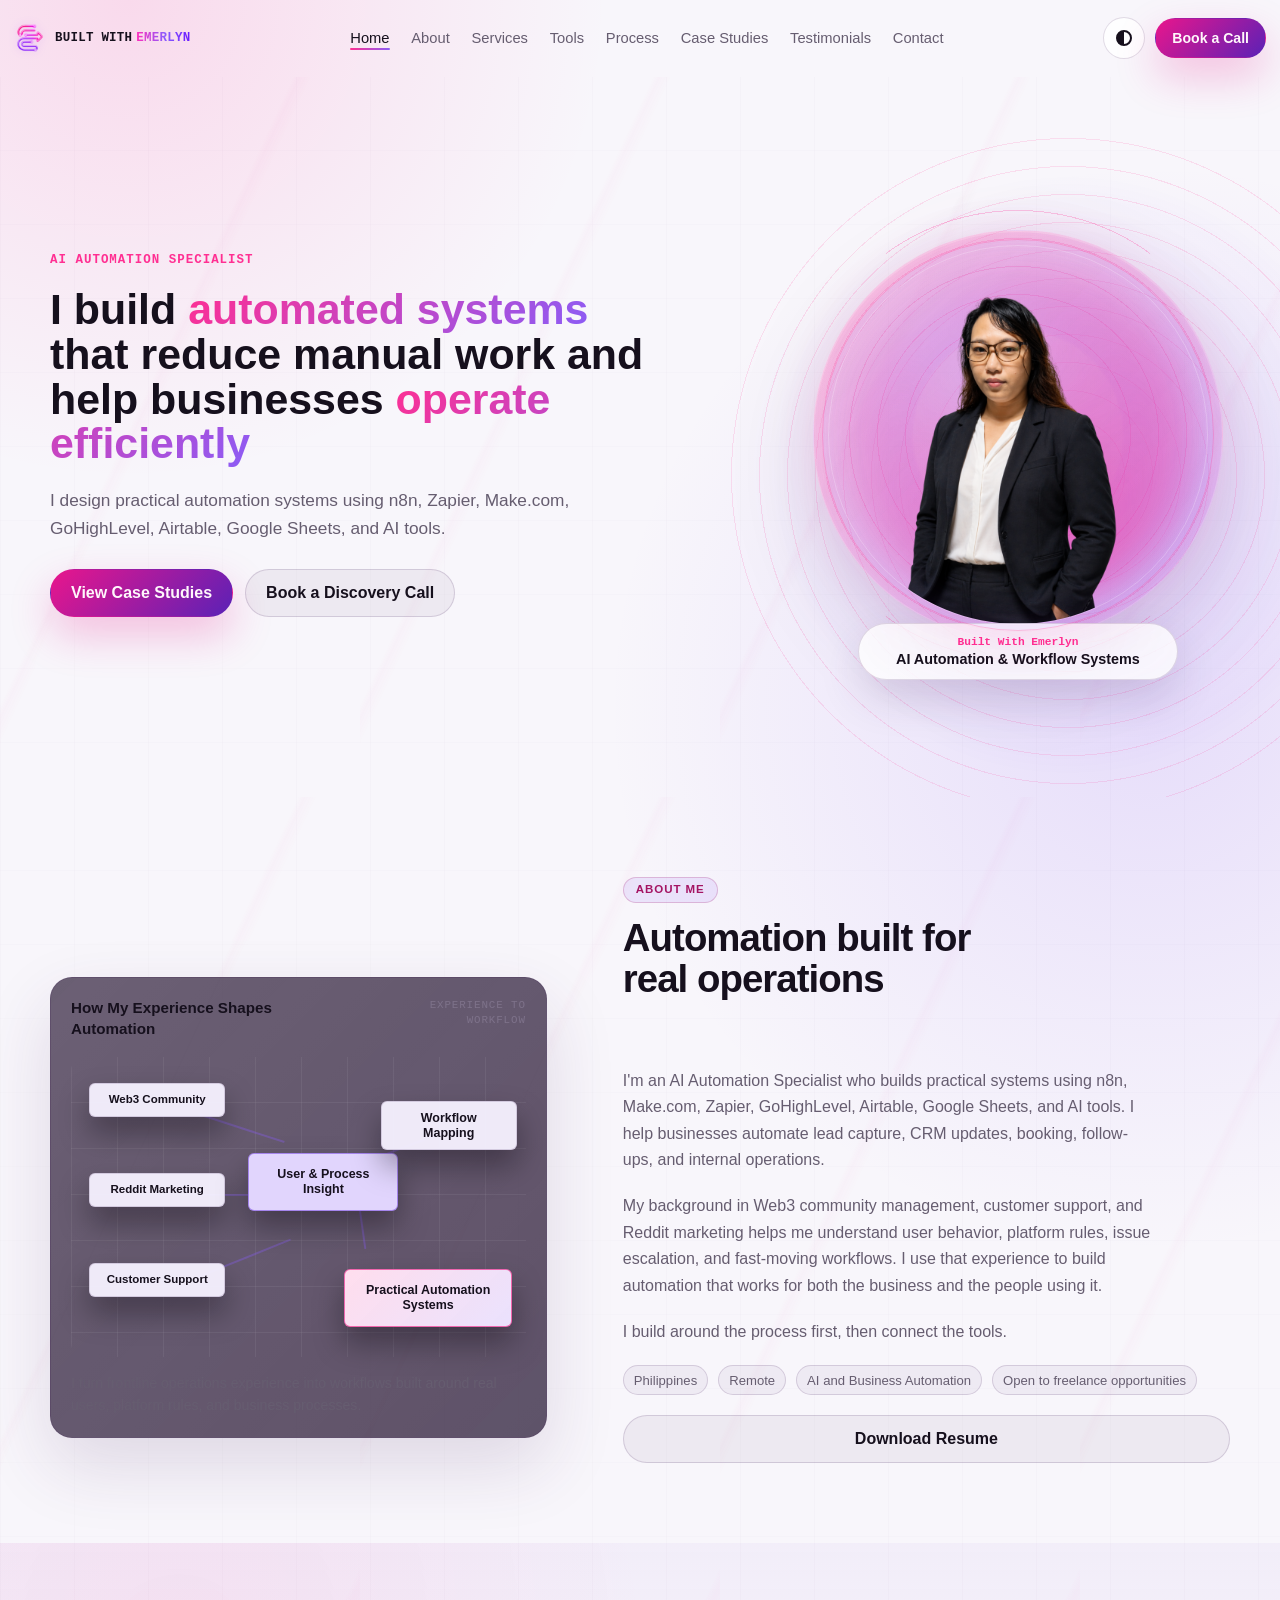
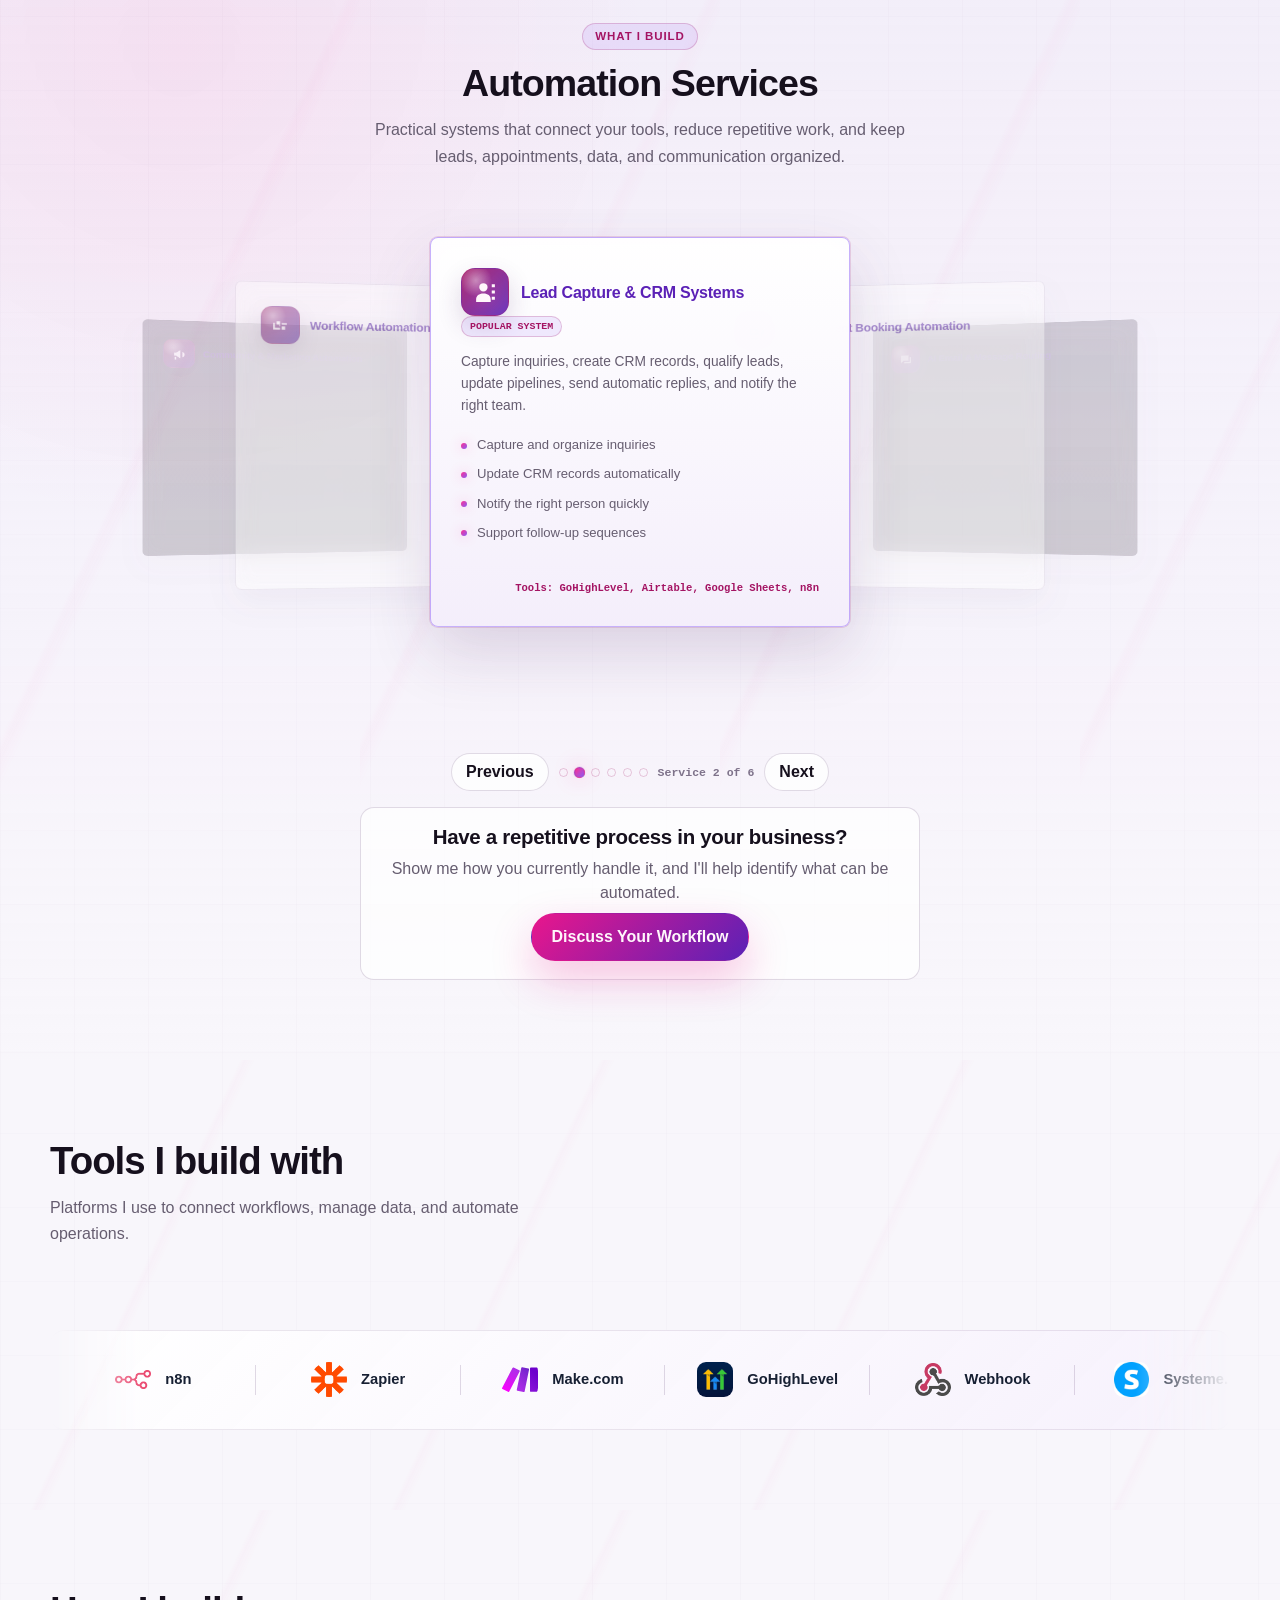
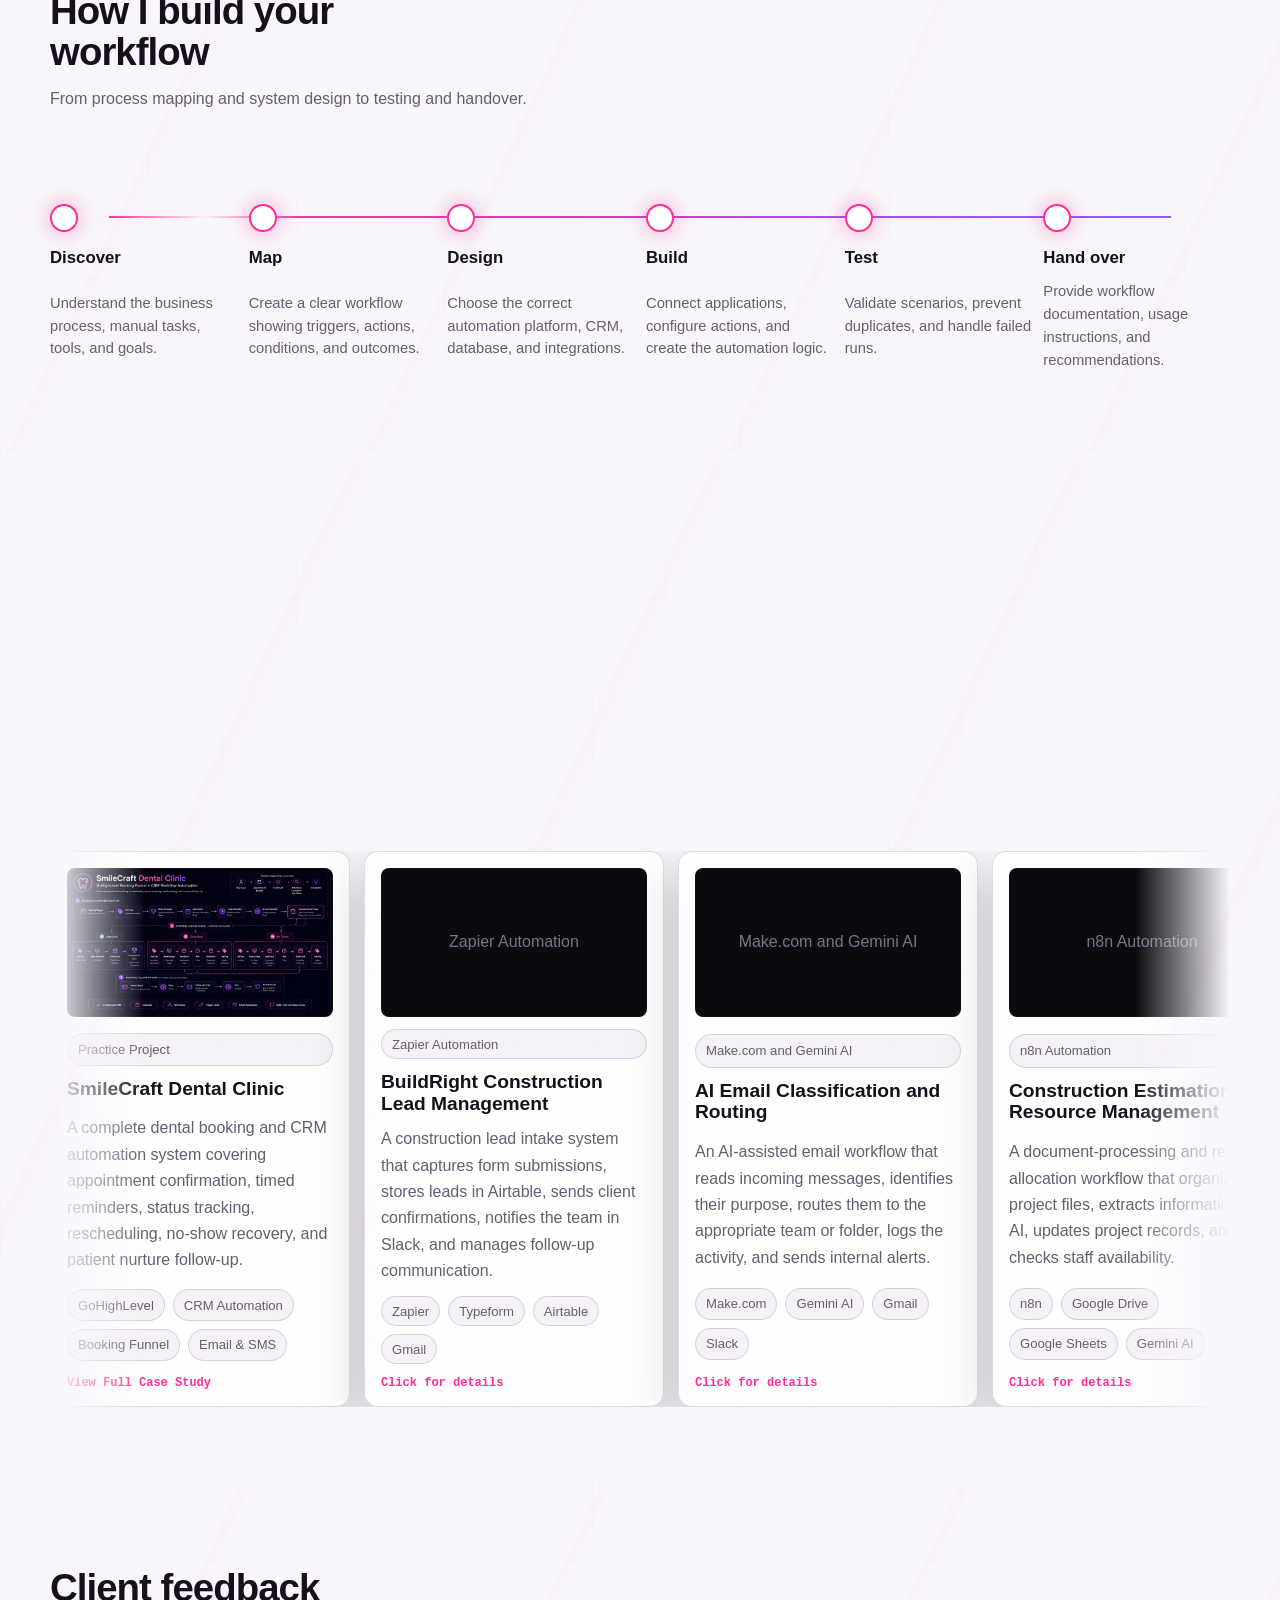
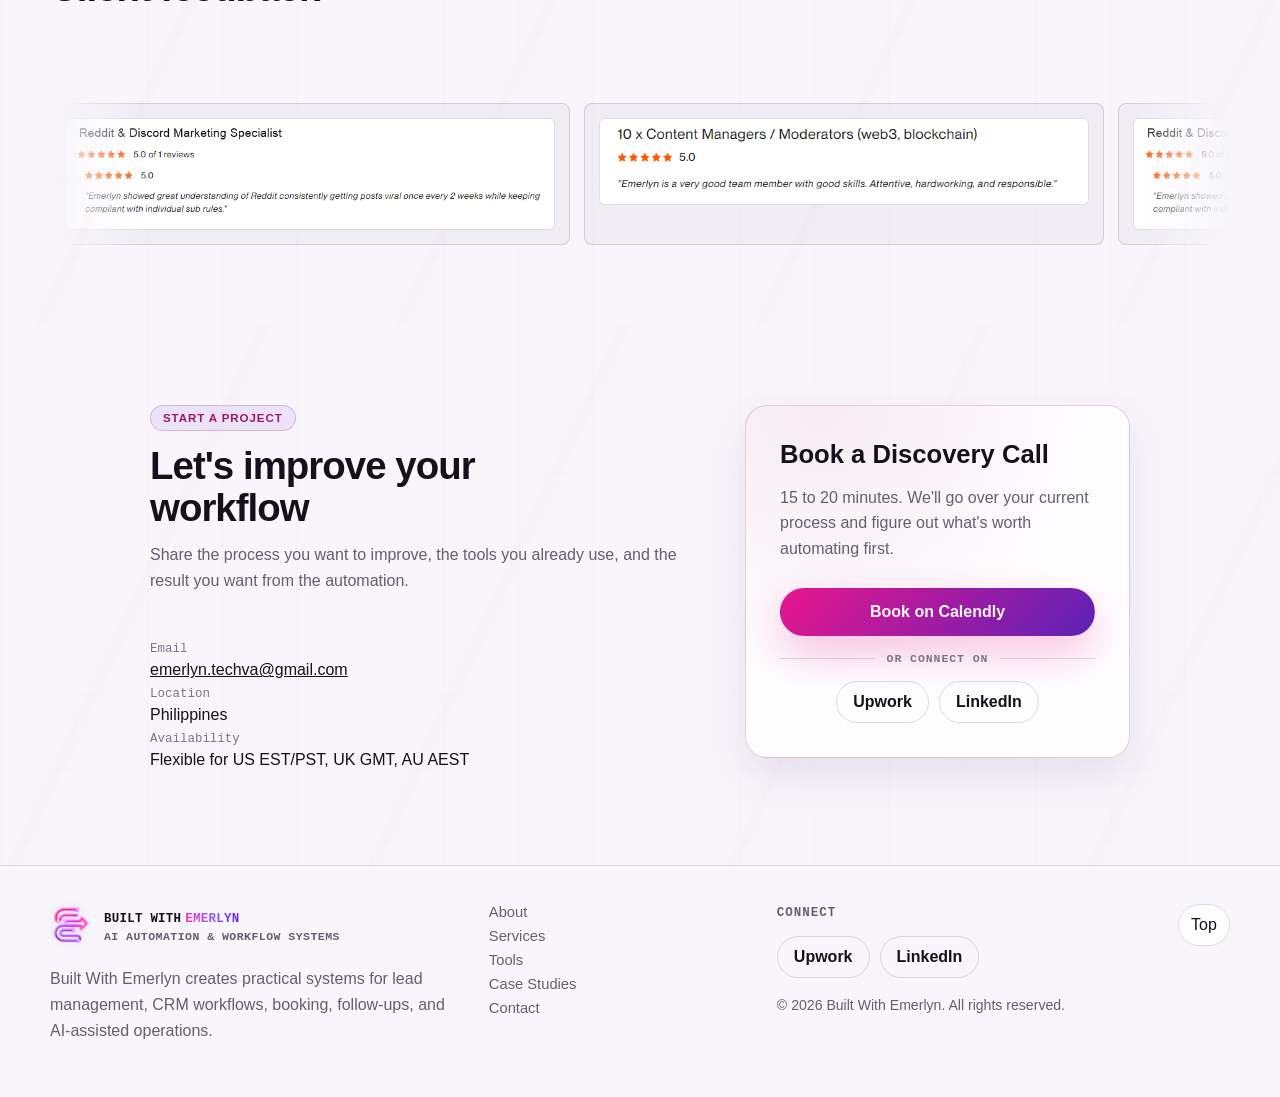
==== commit 6aacb030: "Update contact and footer links" ====
--- a/portfolio/index.html
+++ b/portfolio/index.html
@@ -421,7 +421,7 @@
           <dl class="contact-list">
             <div>
               <dt>Email</dt>
-              <dd><a href="mailto:ADD_EMAIL_HERE">ADD EMAIL HERE</a></dd>
+              <dd><a href="mailto:emerlyn.techva@gmail.com">emerlyn.techva@gmail.com</a></dd>
             </div>
             <div>
               <dt>Location</dt>
@@ -429,12 +429,22 @@
             </div>
             <div>
               <dt>Availability</dt>
-              <dd>ADD AVAILABILITY HERE</dd>
+              <dd>Flexible for US EST/PST, UK GMT, AU AEST</dd>
             </div>
           </dl>
-          <a class="button button-primary contact-cta" href="https://calendly.com/emerlyn-techva" target="_blank" rel="noreferrer" data-calendly-popup>Book a Discovery Call</a>
-        </div>
-      </div>
+        </div>
+
+        <aside class="contact-card reveal" aria-labelledby="booking-title">
+          <h3 id="booking-title">Book a Discovery Call</h3>
+          <p>15 to 20 minutes. We'll go over your current process and figure out what's worth automating first.</p>
+          <a class="button button-primary contact-cta" href="https://calendly.com/emerlyn-techva/30min" target="_blank" rel="noreferrer" data-calendly-popup>Book on Calendly</a>
+          <div class="contact-divider">or connect on</div>
+          <div class="contact-socials" aria-label="Professional profiles">
+            <a class="social-button" href="https://www.upwork.com/freelancers/~019e681c2d37f22506?mp_source=share" target="_blank" rel="noopener noreferrer">Upwork</a>
+            <a class="social-button" href="https://linkedin.com/in/emerlynbequio" target="_blank" rel="noopener noreferrer">LinkedIn</a>
+          </div>
+        </aside>
+        </div>
     </section>
   </main>
 
@@ -472,8 +482,12 @@
         <a href="#work">Case Studies</a>
         <a href="#contact">Contact</a>
       </div>
-      <div>
-        <p><a href="mailto:ADD_EMAIL_HERE">ADD EMAIL HERE</a></p>
+      <div class="footer-connect">
+        <p class="footer-col-title">Connect</p>
+        <div class="footer-socials" aria-label="Footer professional profiles">
+          <a class="social-button" href="https://www.upwork.com/freelancers/~019e681c2d37f22506?mp_source=share" target="_blank" rel="noopener noreferrer">Upwork</a>
+          <a class="social-button" href="https://linkedin.com/in/emerlynbequio" target="_blank" rel="noopener noreferrer">LinkedIn</a>
+        </div>
         <p>&copy; <span id="year"></span> Built With Emerlyn. All rights reserved.</p>
       </div>
       <button class="back-to-top" type="button" data-back-to-top aria-label="Back to top">Top</button>
--- a/portfolio/style.css
+++ b/portfolio/style.css
@@ -2217,9 +2217,10 @@
 }
 
 .contact-grid {
-  max-width: 760px;
-  grid-template-columns: minmax(0, 1fr);
-  gap: 24px;
+  max-width: 980px;
+  grid-template-columns: minmax(0, 1.05fr) minmax(280px, 0.75fr);
+  align-items: start;
+  gap: clamp(28px, 5vw, 56px);
 }
 
 .contact-section {
@@ -2248,8 +2249,96 @@
 }
 
 .contact-cta {
-  width: fit-content;
-  margin-top: 14px;
+  width: 100%;
+  justify-content: center;
+  margin-top: 10px;
+}
+
+.contact-card {
+  display: grid;
+  gap: 16px;
+  padding: clamp(22px, 3vw, 34px);
+  border: 1px solid var(--border-accent);
+  border-radius: var(--radius-lg);
+  background:
+    radial-gradient(circle at 20% 0%, rgba(255, 47, 146, 0.14), transparent 18rem),
+    var(--surface-raised);
+  box-shadow: 0 22px 54px rgba(139, 92, 246, 0.08);
+}
+
+[data-theme="light"] .contact-card {
+  background:
+    radial-gradient(circle at 20% 0%, rgba(164, 20, 99, 0.08), transparent 18rem),
+    rgba(255, 255, 255, 0.86);
+  box-shadow: 0 18px 42px rgba(69, 32, 92, 0.1);
+}
+
+.contact-card h3 {
+  margin: 0;
+  font-family: var(--display-font);
+  font-size: clamp(1.35rem, 2vw, 1.8rem);
+  line-height: 1.12;
+}
+
+.contact-card p {
+  margin: 0;
+  color: var(--text-secondary);
+  line-height: 1.6;
+}
+
+.contact-divider {
+  position: relative;
+  display: grid;
+  grid-template-columns: 1fr auto 1fr;
+  align-items: center;
+  gap: 12px;
+  color: var(--text-muted);
+  font-family: var(--mono-font);
+  font-size: 0.72rem;
+  font-weight: 800;
+  letter-spacing: 0.08em;
+  text-transform: uppercase;
+}
+
+.contact-divider::before,
+.contact-divider::after {
+  content: "";
+  height: 1px;
+  background: var(--border);
+}
+
+.contact-socials,
+.footer-socials {
+  display: flex;
+  flex-wrap: wrap;
+  gap: 10px;
+}
+
+.contact-socials {
+  justify-content: center;
+}
+
+.social-button {
+  display: inline-flex;
+  align-items: center;
+  justify-content: center;
+  min-height: 42px;
+  padding: 0 16px;
+  border: 1px solid var(--border);
+  border-radius: 999px;
+  color: var(--text-primary);
+  background: rgba(255, 255, 255, 0.035);
+  font-weight: 800;
+  text-decoration: none;
+  transition: border-color 160ms ease, background 160ms ease, color 160ms ease, transform 160ms ease;
+}
+
+.social-button:hover,
+.social-button:focus-visible {
+  border-color: var(--border-accent);
+  color: var(--accent);
+  background: rgba(255, 47, 146, 0.1);
+  transform: translateY(-2px);
 }
 
 .project-modal {
@@ -2694,6 +2783,26 @@
   gap: 8px;
 }
 
+.footer-connect {
+  display: grid;
+  gap: 12px;
+}
+
+.footer-col-title {
+  margin: 0;
+  color: var(--text-muted);
+  font-family: var(--mono-font);
+  font-size: 0.78rem;
+  font-weight: 800;
+  letter-spacing: 0.08em;
+  text-transform: uppercase;
+}
+
+.footer-connect p:last-child {
+  margin-top: 4px;
+  font-size: 0.88rem;
+}
+
 .back-to-top {
   min-width: 52px;
   min-height: 42px;
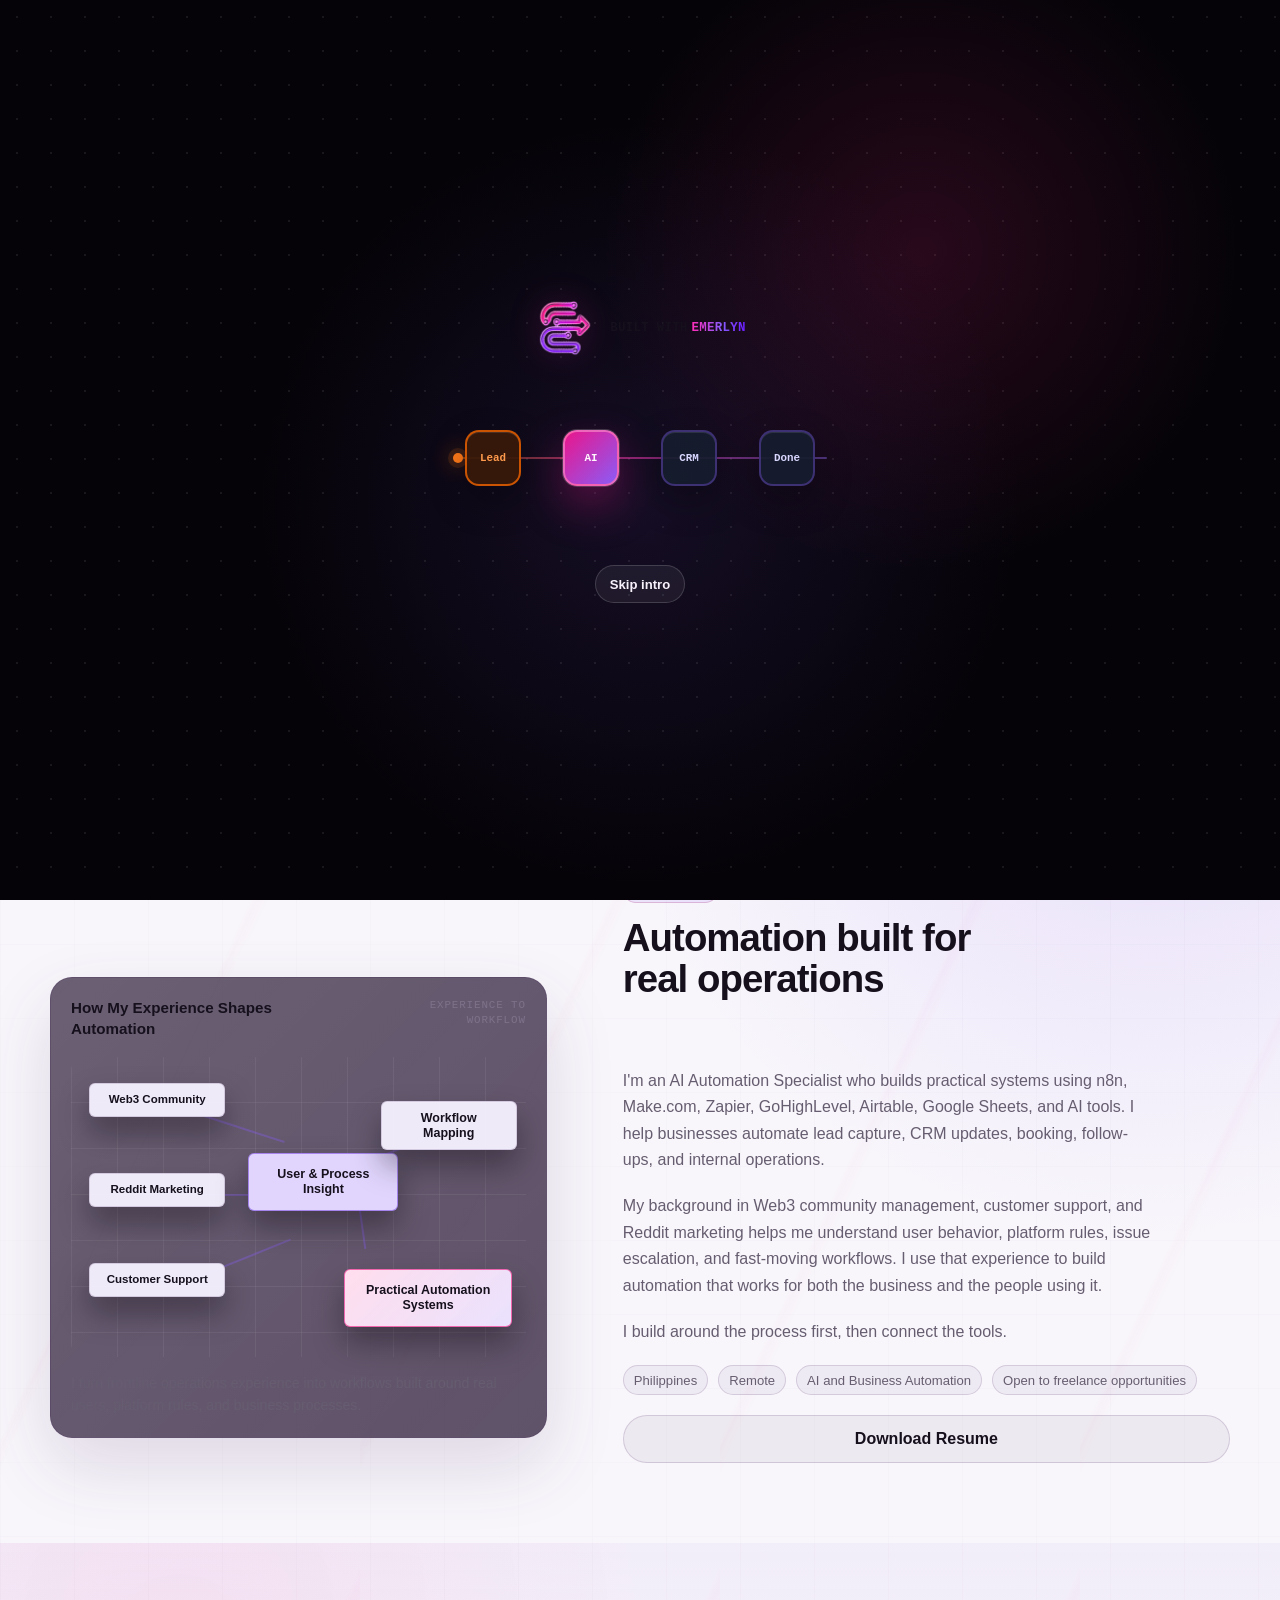
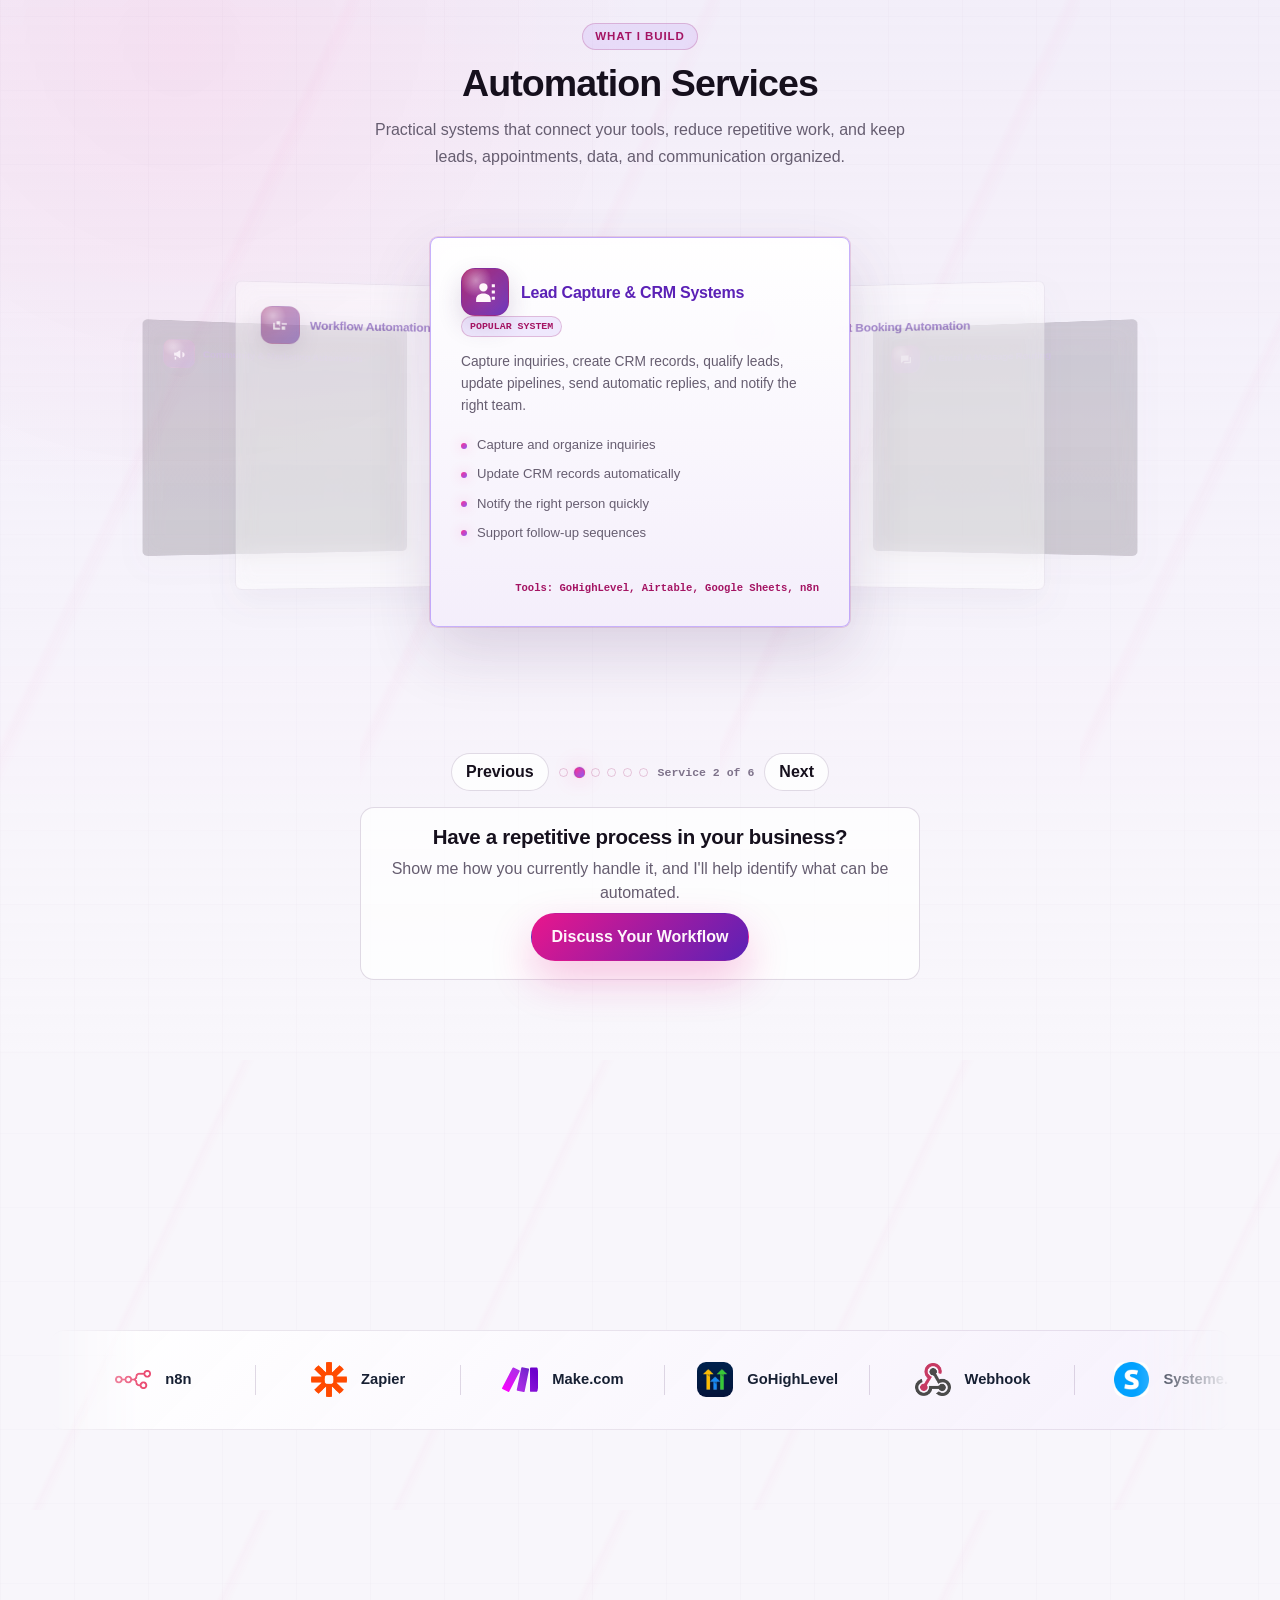
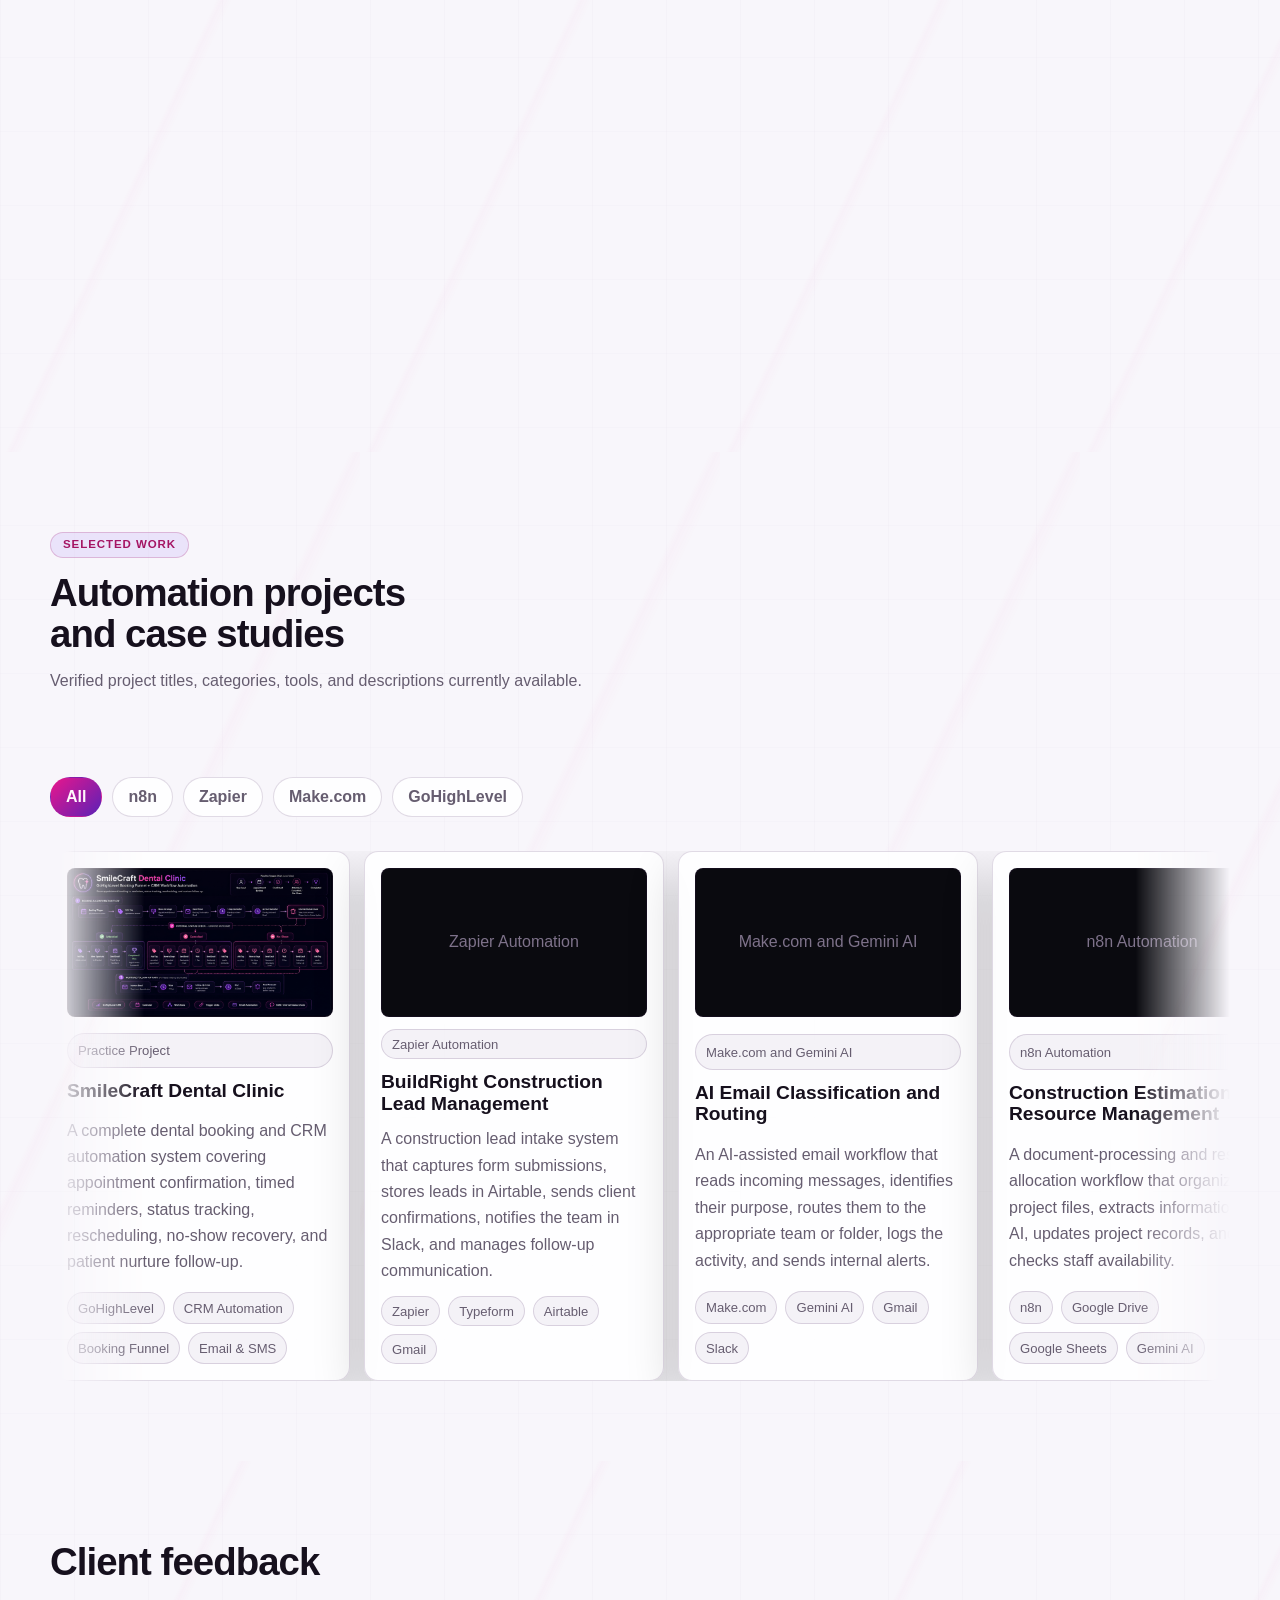
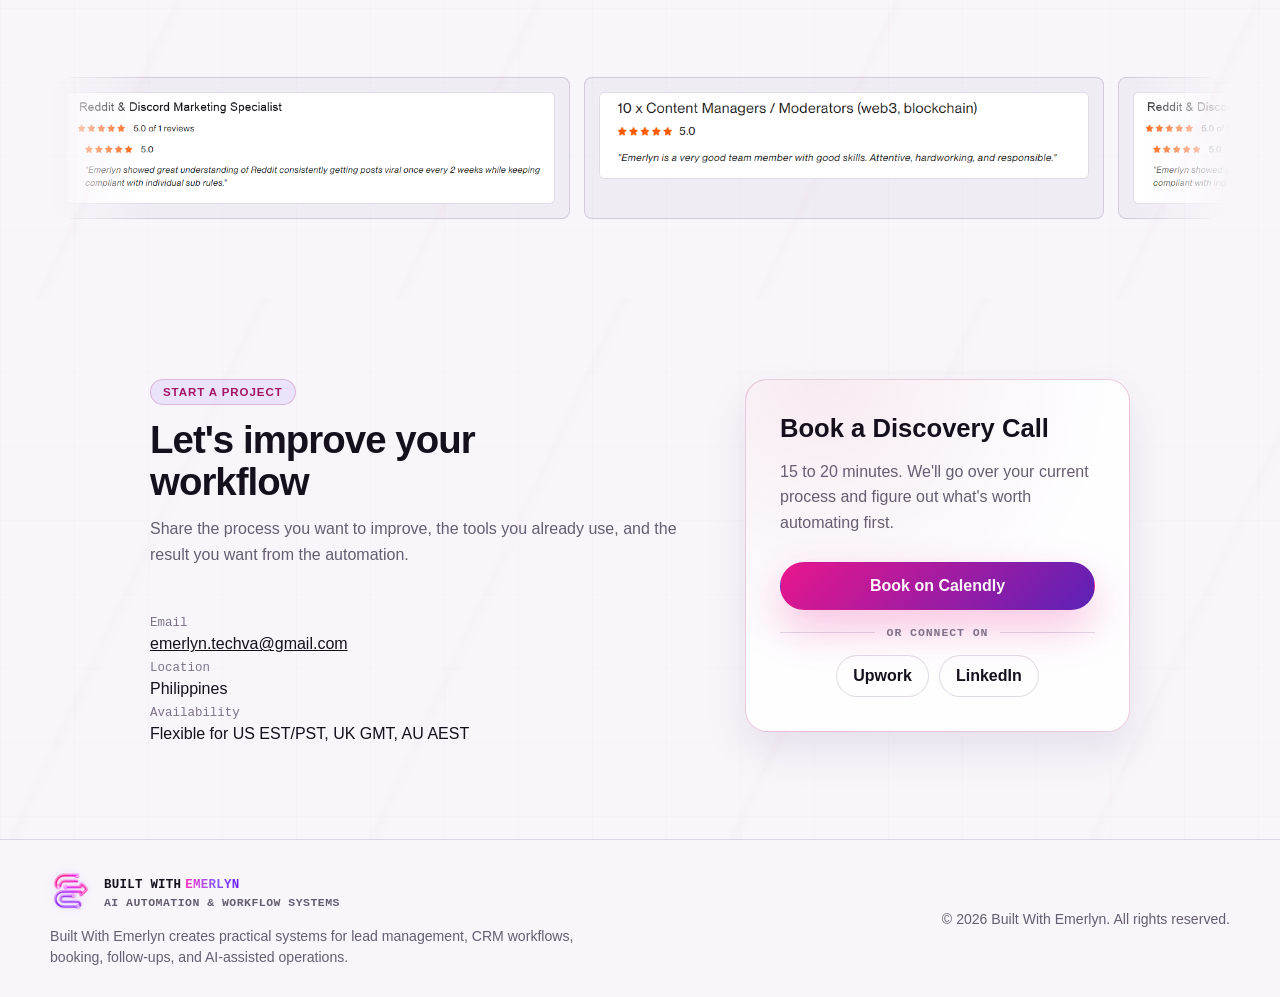
==== commit 9247de18: "Simplify footer and refine case study cards" ====
--- a/portfolio/index.html
+++ b/portfolio/index.html
@@ -475,22 +475,9 @@
         </a>
         <p>Built With Emerlyn creates practical systems for lead management, CRM workflows, booking, follow-ups, and AI-assisted operations.</p>
       </div>
-      <div class="footer-links" aria-label="Footer navigation">
-        <a href="#about">About</a>
-        <a href="#services">Services</a>
-        <a href="#tools">Tools</a>
-        <a href="#work">Case Studies</a>
-        <a href="#contact">Contact</a>
-      </div>
-      <div class="footer-connect">
-        <p class="footer-col-title">Connect</p>
-        <div class="footer-socials" aria-label="Footer professional profiles">
-          <a class="social-button" href="https://www.upwork.com/freelancers/~019e681c2d37f22506?mp_source=share" target="_blank" rel="noopener noreferrer">Upwork</a>
-          <a class="social-button" href="https://linkedin.com/in/emerlynbequio" target="_blank" rel="noopener noreferrer">LinkedIn</a>
-        </div>
+      <div class="footer-legal">
         <p>&copy; <span id="year"></span> Built With Emerlyn. All rights reserved.</p>
       </div>
-      <button class="back-to-top" type="button" data-back-to-top aria-label="Back to top">Top</button>
     </div>
   </footer>
 
--- a/portfolio/style.css
+++ b/portfolio/style.css
@@ -2062,6 +2062,7 @@
 }
 
 .project-card {
+  position: relative;
   display: grid;
   gap: 12px;
   min-height: 250px;
@@ -2073,14 +2074,39 @@
   background: var(--surface-raised);
   box-shadow: 0 20px 52px rgba(5, 3, 8, 0.18);
   cursor: pointer;
-  transition: transform 180ms ease, border-color 180ms ease, box-shadow 180ms ease;
+  transform: scale(1);
+  transition:
+    transform 260ms cubic-bezier(0.16, 1, 0.3, 1),
+    border-color 220ms ease,
+    box-shadow 220ms ease,
+    background 220ms ease;
+}
+
+.project-card::after {
+  content: "";
+  position: absolute;
+  inset: 0;
+  border-radius: inherit;
+  pointer-events: none;
+  opacity: 0;
+  background:
+    linear-gradient(135deg, rgba(255, 47, 146, 0.12), transparent 42%),
+    radial-gradient(circle at 82% 12%, rgba(139, 92, 246, 0.18), transparent 44%);
+  transition: opacity 220ms ease;
 }
 
 .project-card:hover,
 .project-card:focus-visible {
   border-color: rgba(255, 47, 146, 0.45);
-  box-shadow: 0 22px 62px rgba(233, 22, 140, 0.18);
-  transform: translateY(-4px);
+  box-shadow:
+    0 24px 68px rgba(233, 22, 140, 0.2),
+    0 0 0 1px rgba(255, 47, 146, 0.12);
+  transform: translateY(-4px) scale(1.025);
+}
+
+.project-card:hover::after,
+.project-card:focus-visible::after {
+  opacity: 1;
 }
 
 .project-preview,
@@ -2124,8 +2150,8 @@
 
 .project-card:hover .project-preview img,
 .project-card:focus-visible .project-preview img {
-  transform: scale(1.16);
-  filter: saturate(1.14) contrast(1.04);
+  transform: scale(1.065);
+  filter: saturate(1.1) contrast(1.03);
 }
 
 .project-card h3 {
@@ -2762,20 +2788,23 @@
 }
 
 .site-footer {
-  padding: 38px 0;
+  padding: 30px 0;
   border-top: 1px solid var(--border);
 }
 
 .footer-grid {
   display: grid;
-  grid-template-columns: 1.1fr 0.7fr 1fr auto;
-  gap: 24px;
-  align-items: start;
+  grid-template-columns: minmax(0, 1.2fr) auto;
+  gap: 28px;
+  align-items: center;
 }
 
 .site-footer p {
   color: var(--text-secondary);
-  line-height: 1.6;
+  font-size: 0.88rem;
+  line-height: 1.45;
+  margin: 10px 0 0;
+  max-width: 34rem;
 }
 
 .footer-links {
@@ -2801,6 +2830,16 @@
 .footer-connect p:last-child {
   margin-top: 4px;
   font-size: 0.88rem;
+}
+
+.footer-legal {
+  justify-self: end;
+  text-align: right;
+}
+
+.footer-legal p {
+  margin: 0;
+  white-space: nowrap;
 }
 
 .back-to-top {
@@ -3306,6 +3345,15 @@
     grid-template-columns: 1fr;
   }
 
+  .footer-legal {
+    justify-self: start;
+    text-align: left;
+  }
+
+  .footer-legal p {
+    white-space: normal;
+  }
+
   .modal-card.case-study-modal-card {
     width: min(100vw - 16px, 520px);
     height: calc(100dvh - 16px);
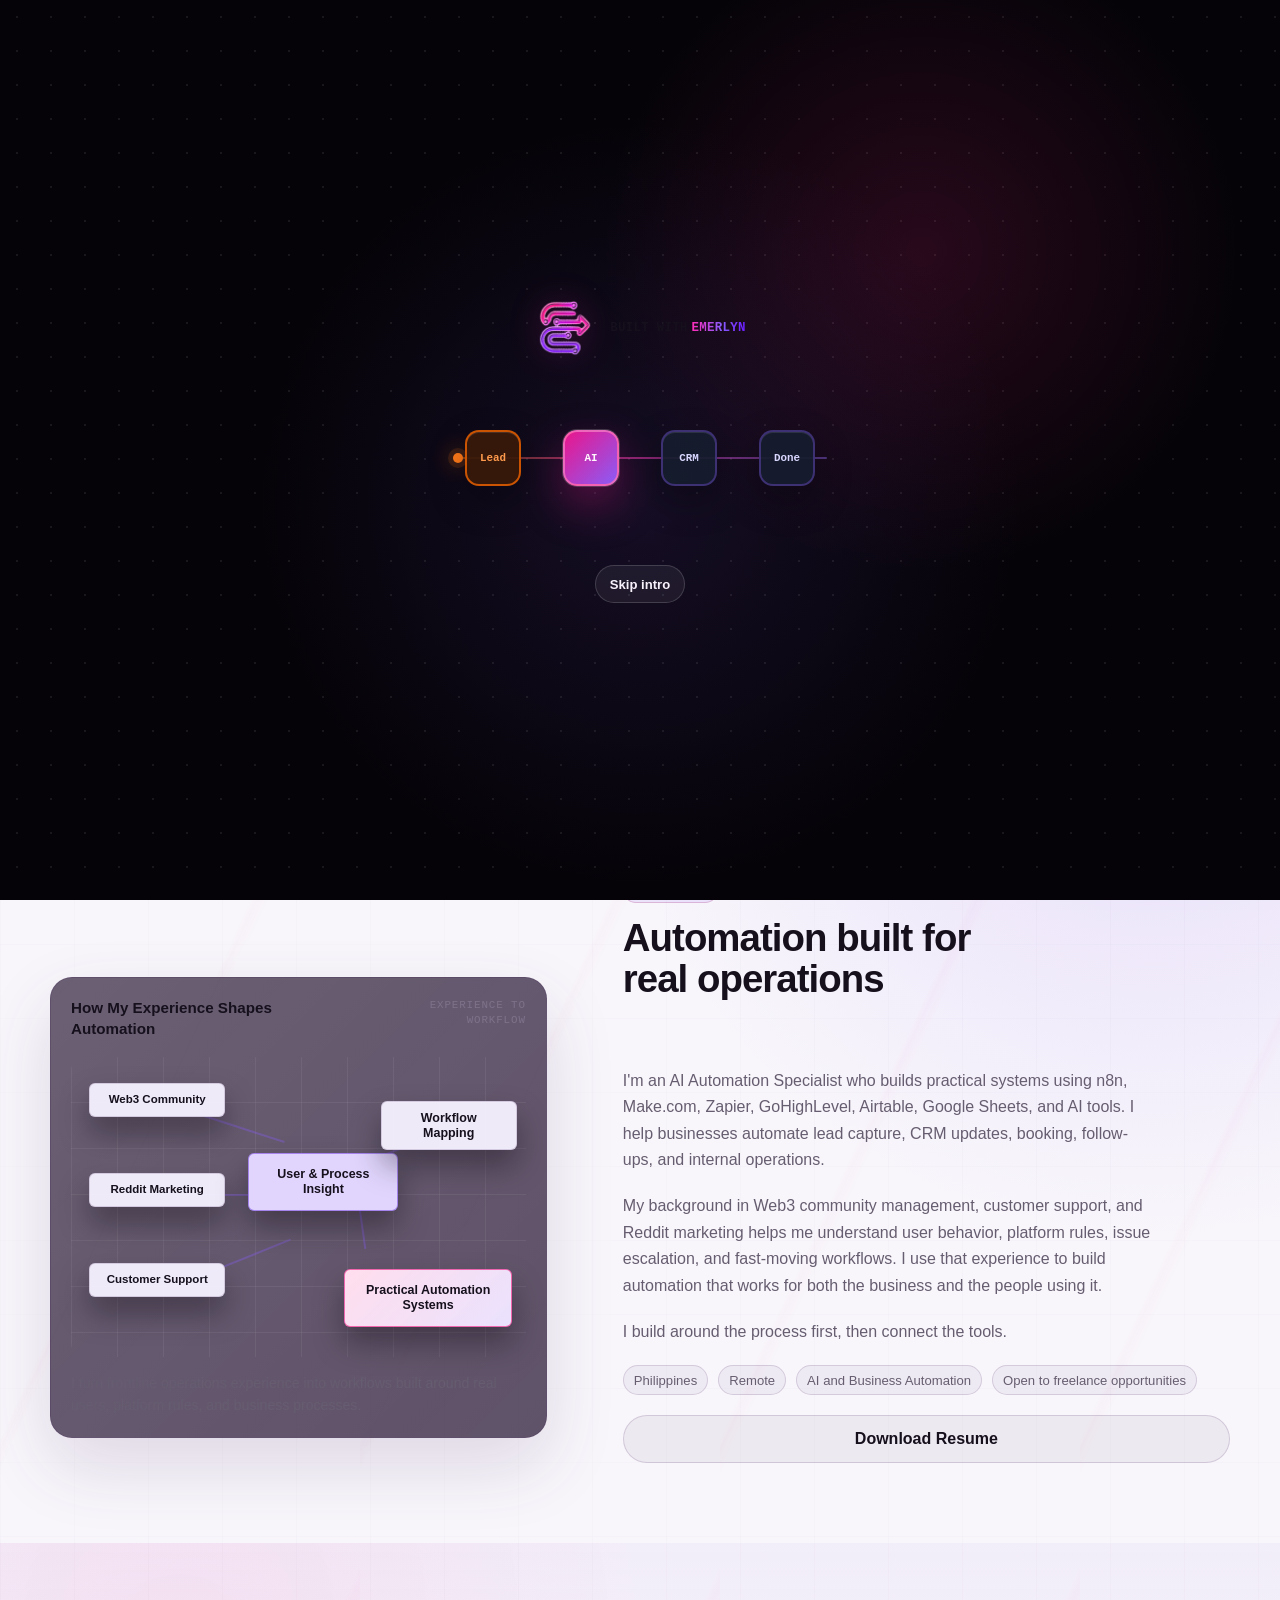
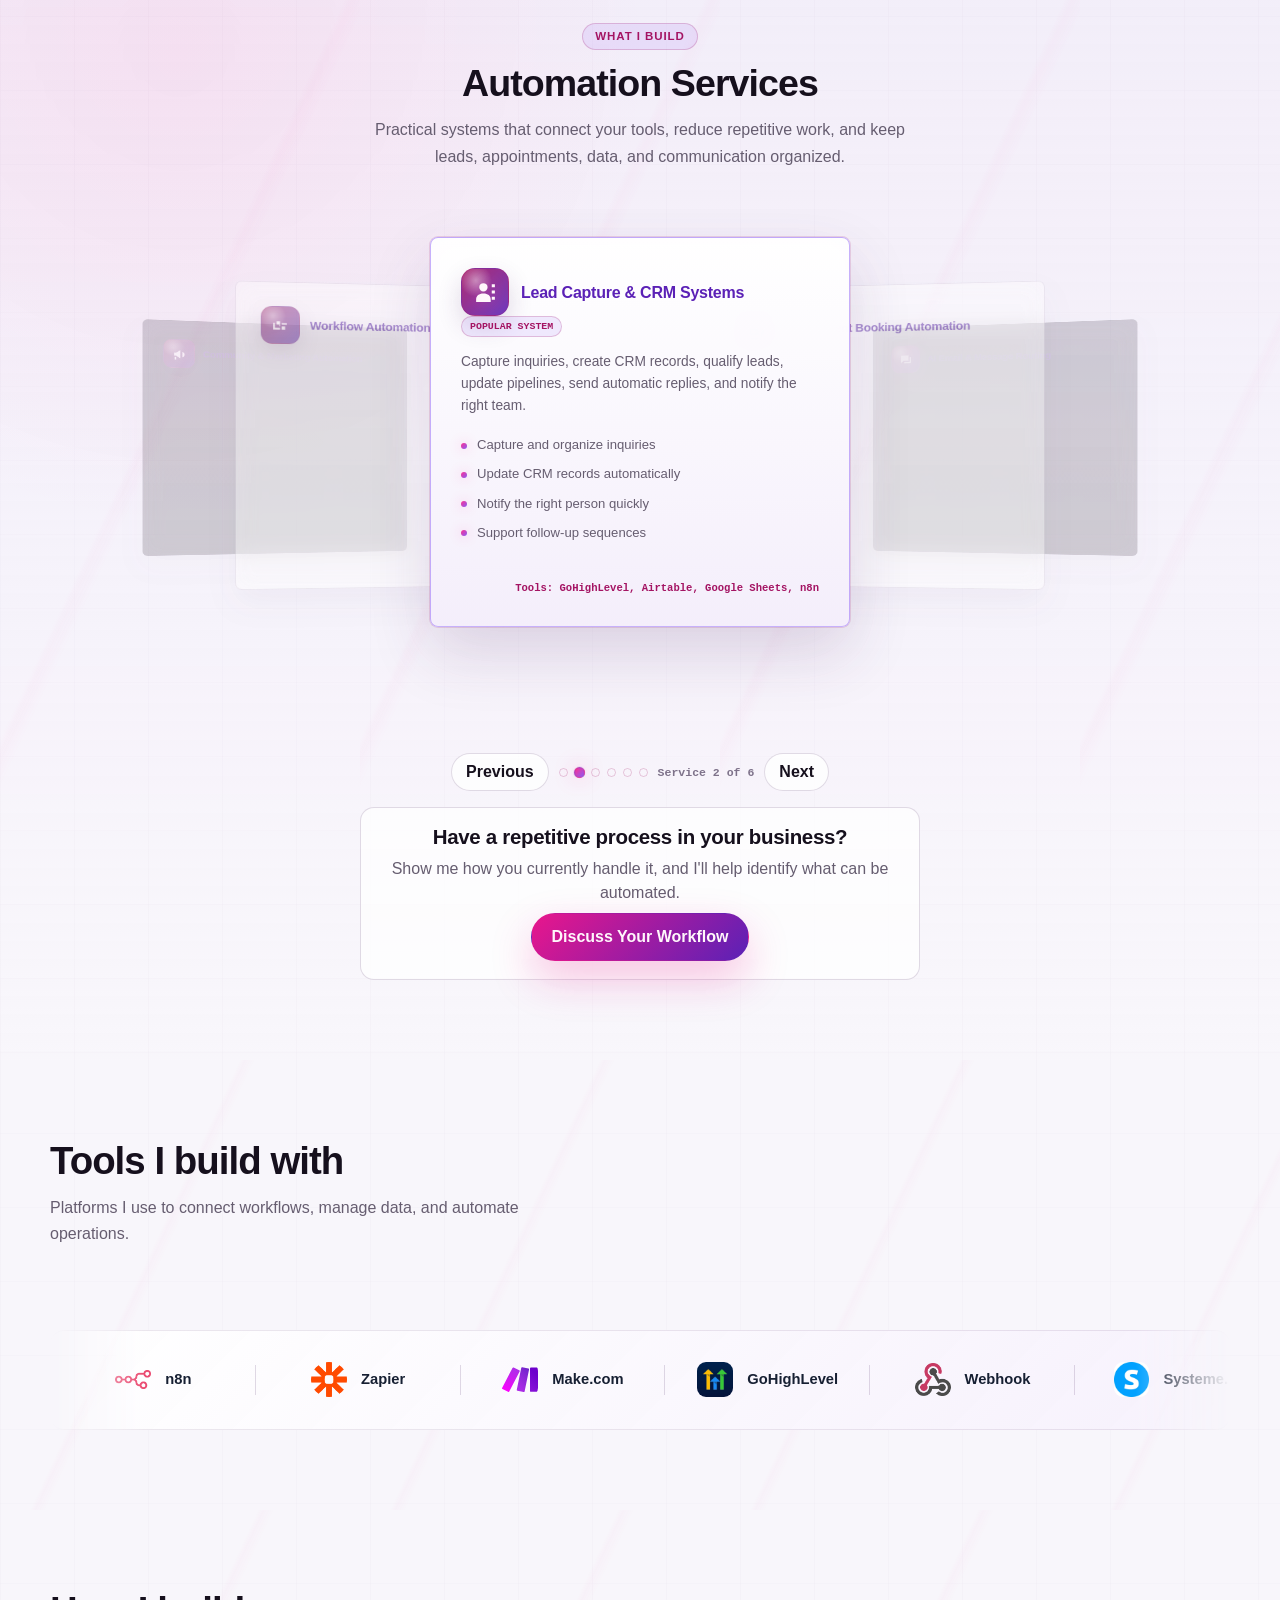
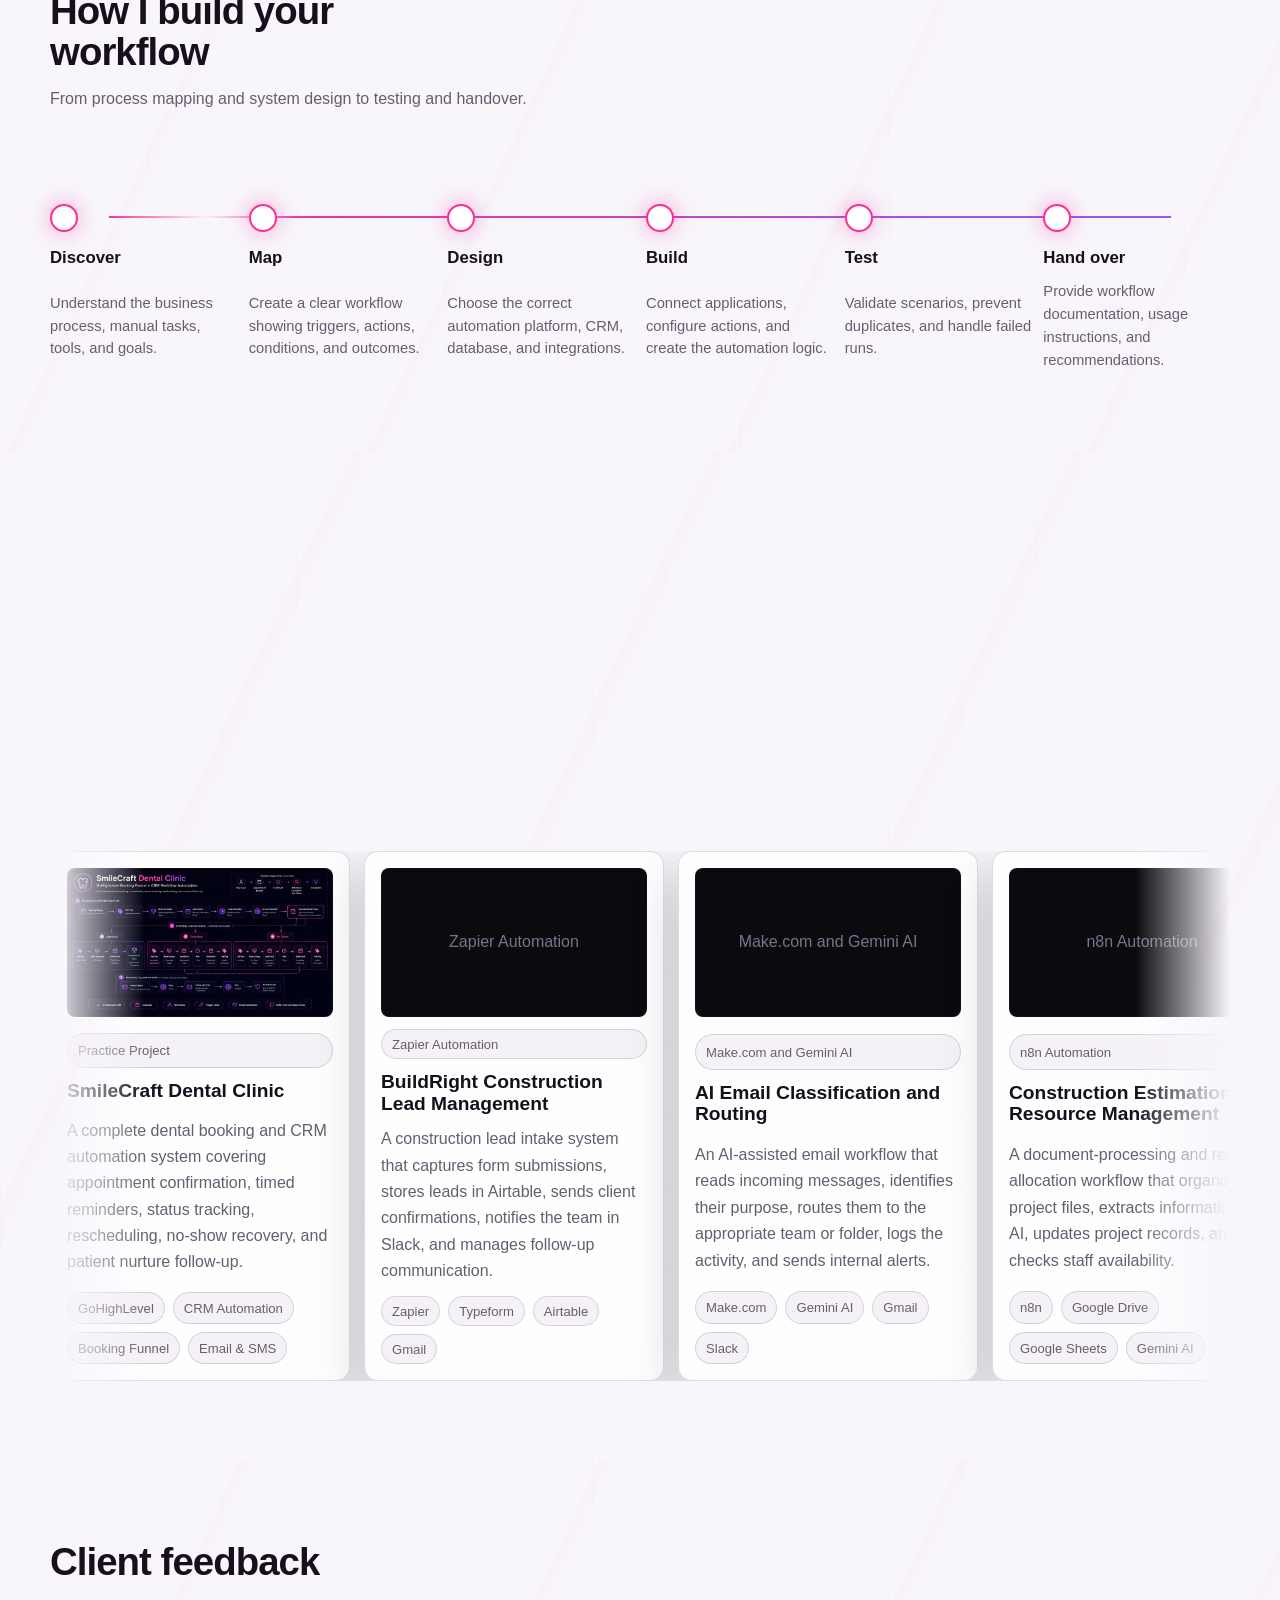
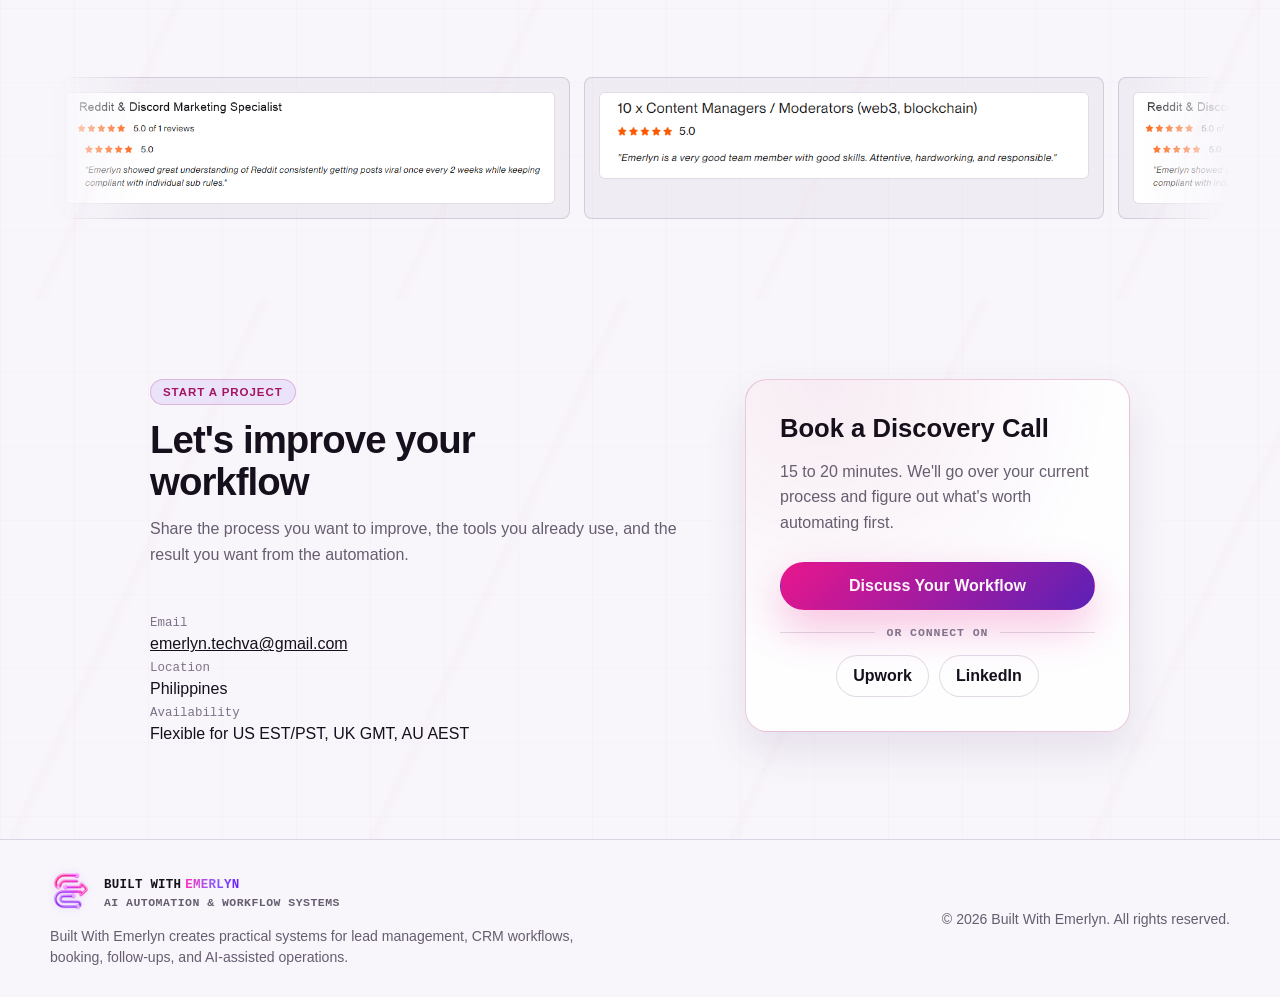
==== commit a951b9b4: "Update booking CTA copy" ====
--- a/portfolio/index.html
+++ b/portfolio/index.html
@@ -437,7 +437,7 @@
         <aside class="contact-card reveal" aria-labelledby="booking-title">
           <h3 id="booking-title">Book a Discovery Call</h3>
           <p>15 to 20 minutes. We'll go over your current process and figure out what's worth automating first.</p>
-          <a class="button button-primary contact-cta" href="https://calendly.com/emerlyn-techva/30min" target="_blank" rel="noreferrer" data-calendly-popup>Book on Calendly</a>
+          <a class="button button-primary contact-cta" href="https://calendly.com/emerlyn-techva/30min" target="_blank" rel="noreferrer" data-calendly-popup>Discuss Your Workflow</a>
           <div class="contact-divider">or connect on</div>
           <div class="contact-socials" aria-label="Professional profiles">
             <a class="social-button" href="https://www.upwork.com/freelancers/~019e681c2d37f22506?mp_source=share" target="_blank" rel="noopener noreferrer">Upwork</a>
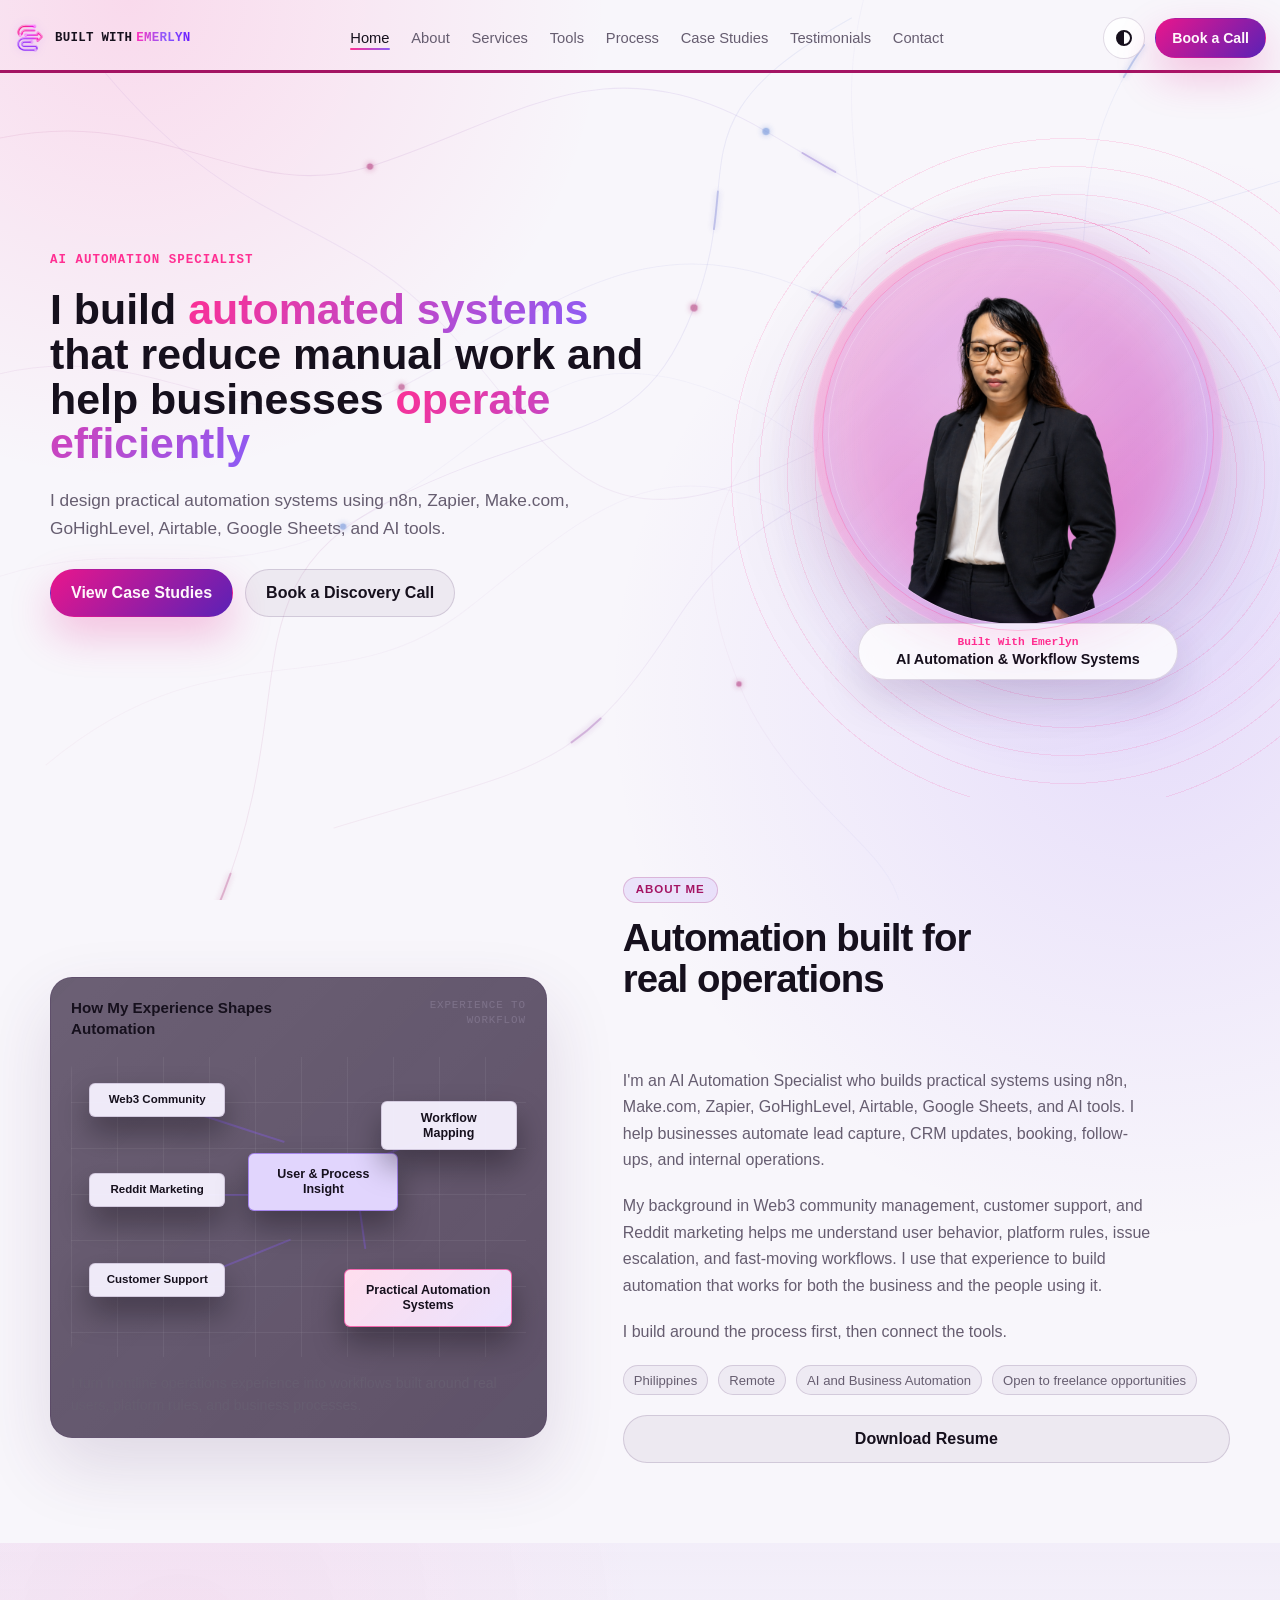
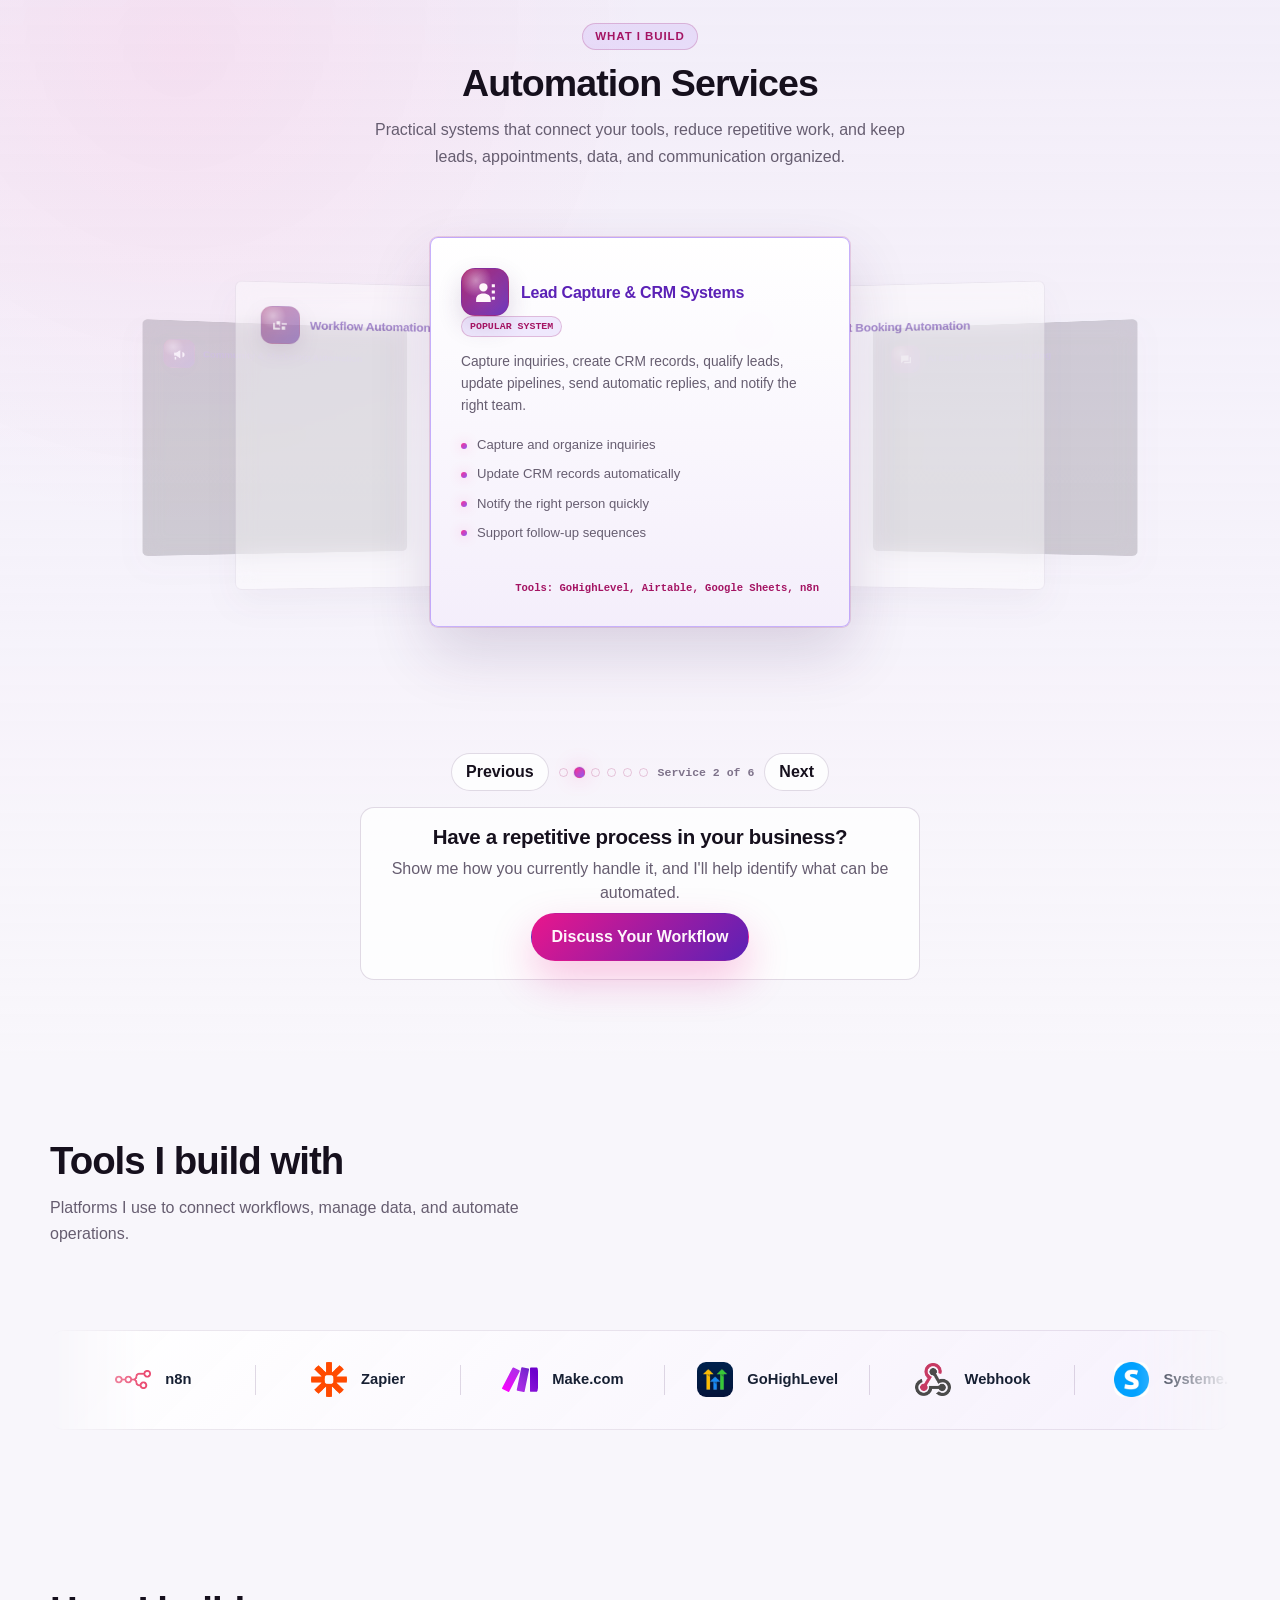
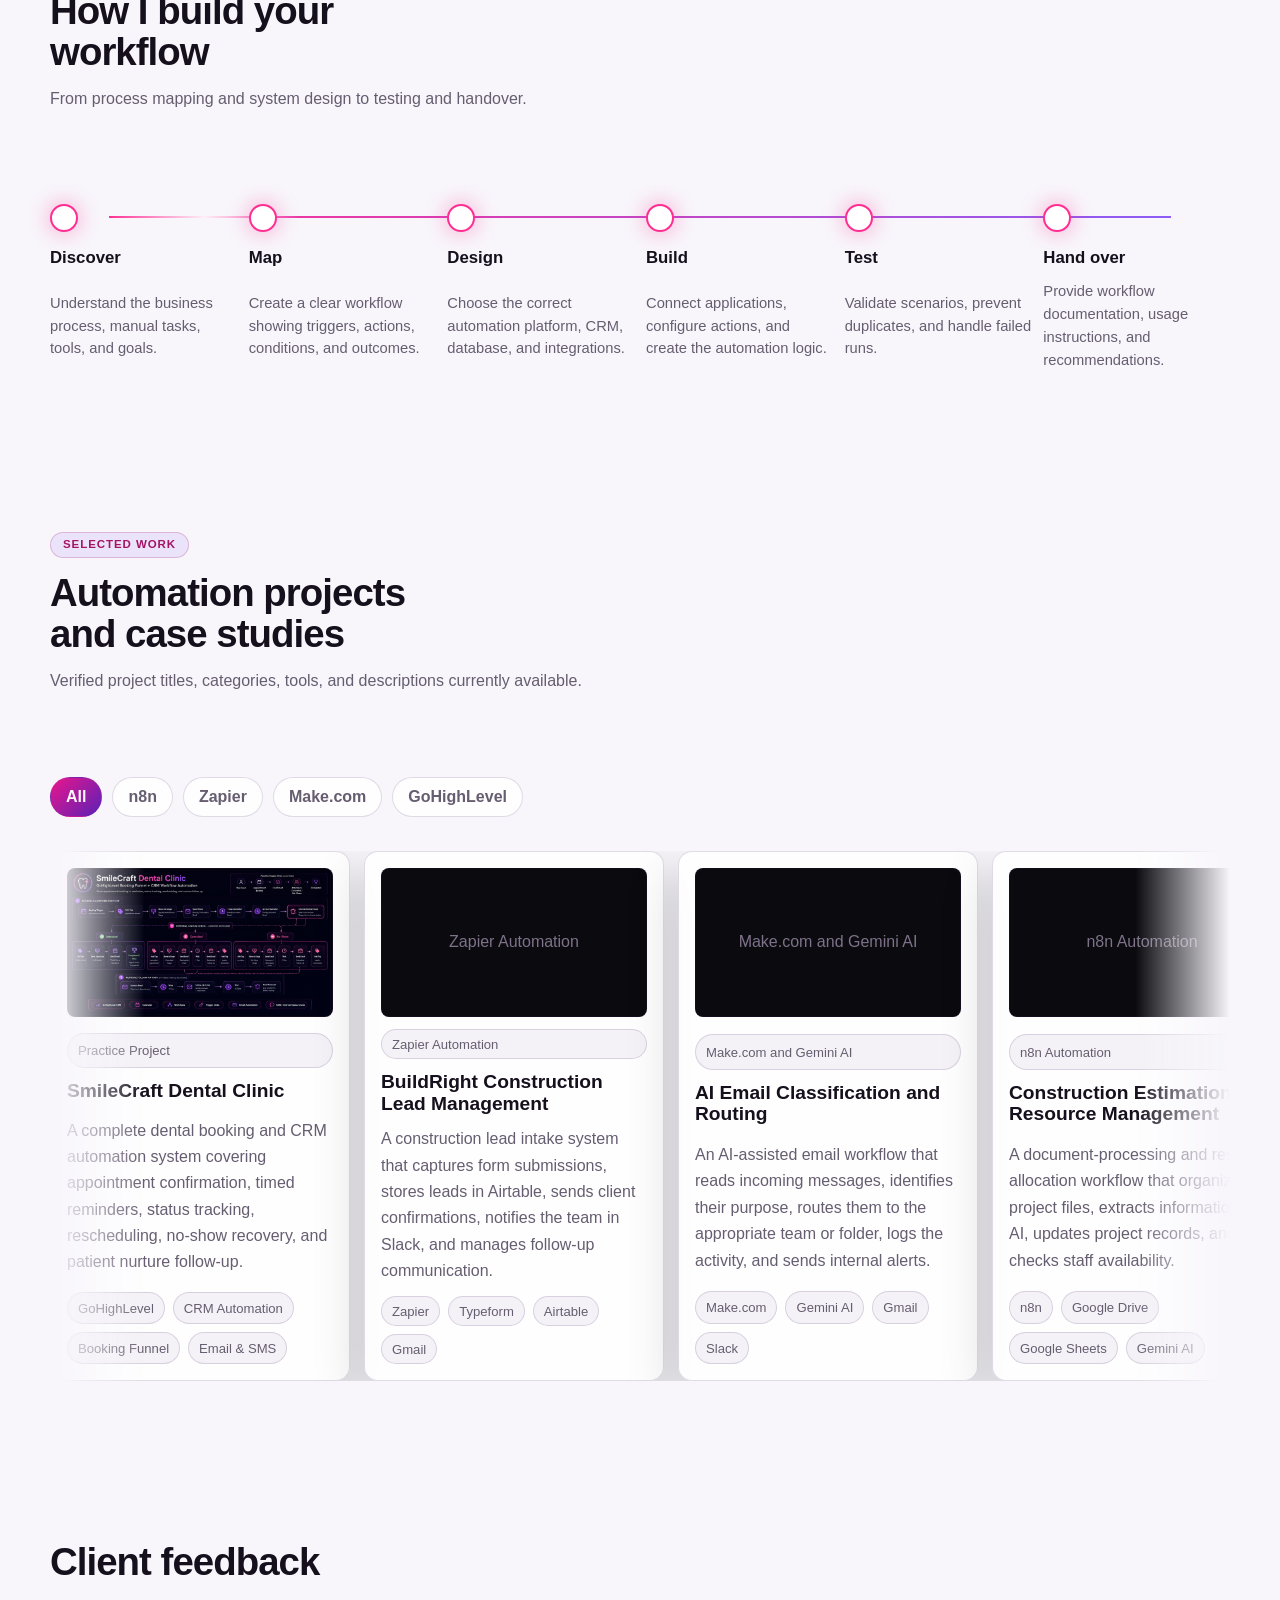
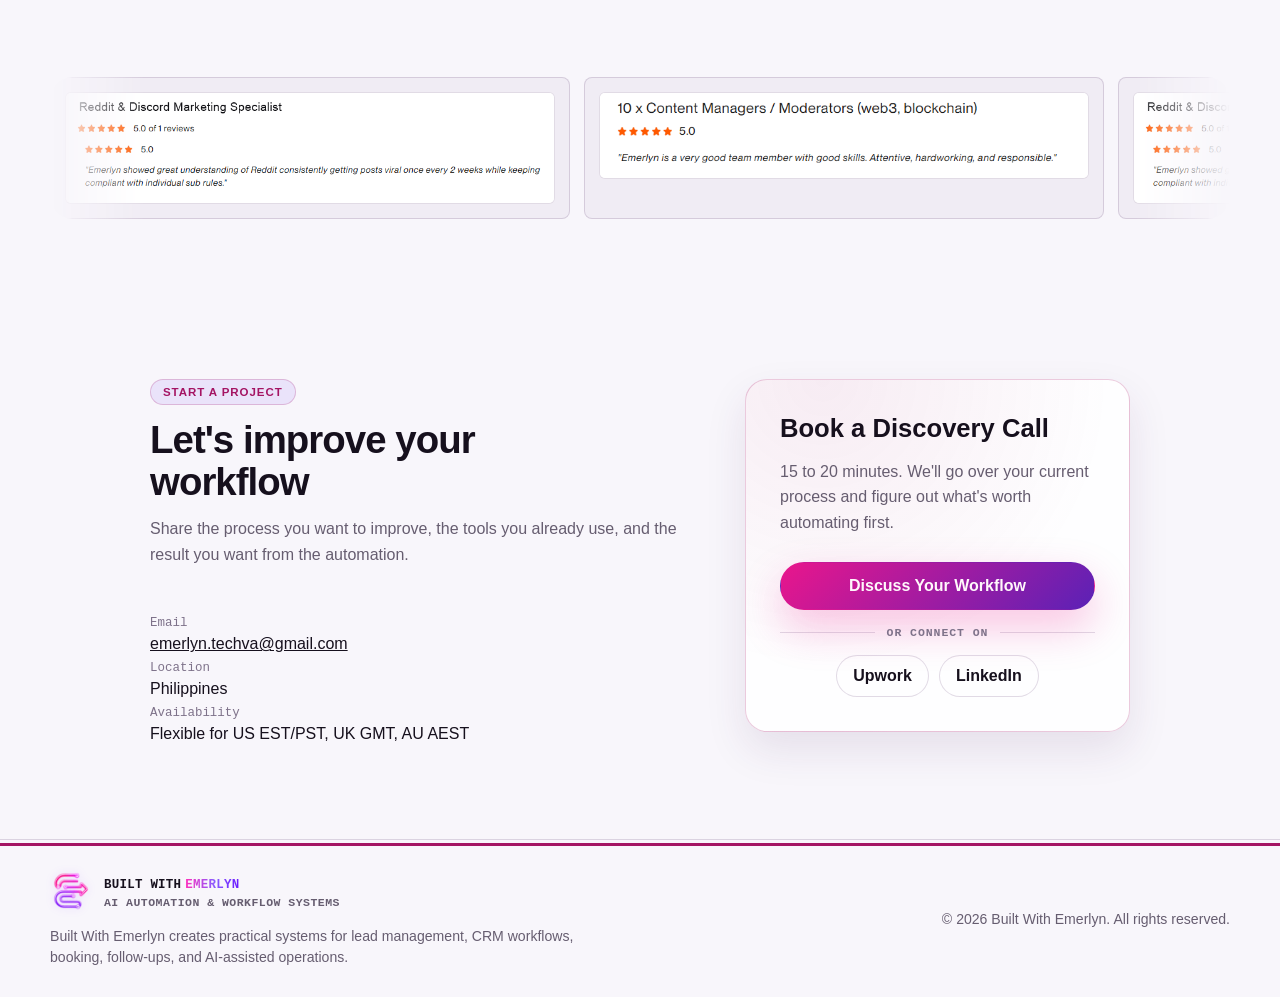
==== commit 58445769: "Add SVG and canvas ambient effects" ====
--- a/portfolio/index.html
+++ b/portfolio/index.html
@@ -48,6 +48,57 @@
   </script>
 </head>
 <body>
+  <div class="ambient-effects" aria-hidden="true">
+    <svg class="circuit-layer" viewBox="0 0 1440 1000" preserveAspectRatio="xMidYMid slice" focusable="false">
+      <defs>
+        <filter id="circuitGlow" x="-20%" y="-20%" width="140%" height="140%">
+          <feGaussianBlur stdDeviation="3.5" result="blur"></feGaussianBlur>
+          <feMerge>
+            <feMergeNode in="blur"></feMergeNode>
+            <feMergeNode in="SourceGraphic"></feMergeNode>
+          </feMerge>
+        </filter>
+        <linearGradient id="routeGradientA" x1="0%" y1="0%" x2="100%" y2="0%">
+          <stop offset="0%" stop-color="var(--energy-magenta)"></stop>
+          <stop offset="54%" stop-color="var(--energy-violet)"></stop>
+          <stop offset="100%" stop-color="var(--energy-blue)"></stop>
+        </linearGradient>
+        <linearGradient id="routeGradientB" x1="100%" y1="0%" x2="0%" y2="100%">
+          <stop offset="0%" stop-color="var(--energy-blue)"></stop>
+          <stop offset="58%" stop-color="var(--energy-violet)"></stop>
+          <stop offset="100%" stop-color="var(--energy-magenta)"></stop>
+        </linearGradient>
+      </defs>
+      <g class="circuit-routes">
+        <path class="circuit-path circuit-path-strong" d="M-80 180 C170 80 260 235 420 185 S680 40 860 146 S1120 318 1520 170"></path>
+        <path class="circuit-path" d="M-60 440 C160 335 280 520 455 430 S730 230 940 338 S1160 555 1500 365"></path>
+        <path class="circuit-path circuit-path-faint" d="M60 850 C250 690 385 790 530 675 S760 470 960 615 S1190 800 1455 610"></path>
+        <path class="circuit-path" d="M125 80 C275 260 385 238 500 360 S655 610 850 530 S1135 330 1380 470"></path>
+        <path class="circuit-path circuit-path-faint" d="M980 -40 C910 165 1020 250 920 390 S760 590 830 760 S1080 965 980 1080"></path>
+        <path class="circuit-path" d="M1280 50 C1160 220 1270 330 1132 442 S870 520 760 690 S610 850 380 920"></path>
+        <path class="circuit-path circuit-path-strong" d="M250 1010 C350 770 255 650 445 555 S720 500 780 342 S750 135 955 20"></path>
+        <path class="circuit-path circuit-path-faint" d="M-120 700 C120 555 210 670 390 585 S610 370 790 430 S965 640 1210 540 S1370 455 1530 520"></path>
+      </g>
+      <g class="circuit-pulses">
+        <path class="circuit-pulse pulse-one" d="M-80 180 C170 80 260 235 420 185 S680 40 860 146 S1120 318 1520 170"></path>
+        <path class="circuit-pulse pulse-two" d="M-60 440 C160 335 280 520 455 430 S730 230 940 338 S1160 555 1500 365"></path>
+        <path class="circuit-pulse pulse-three" d="M1280 50 C1160 220 1270 330 1132 442 S870 520 760 690 S610 850 380 920"></path>
+        <path class="circuit-pulse pulse-four" d="M250 1010 C350 770 255 650 445 555 S720 500 780 342 S750 135 955 20"></path>
+      </g>
+      <g class="circuit-nodes" filter="url(#circuitGlow)">
+        <circle cx="420" cy="185" r="3.5"></circle>
+        <circle cx="860" cy="146" r="4"></circle>
+        <circle cx="455" cy="430" r="3.5"></circle>
+        <circle cx="940" cy="338" r="4.5"></circle>
+        <circle cx="830" cy="760" r="3"></circle>
+        <circle cx="1132" cy="442" r="4"></circle>
+        <circle cx="780" cy="342" r="4"></circle>
+        <circle cx="390" cy="585" r="3.5"></circle>
+      </g>
+    </svg>
+    <canvas class="pointer-trail-canvas"></canvas>
+  </div>
+
   <a class="skip-link" href="#main">Skip to content</a>
 
   <div class="site-splash" data-splash aria-hidden="true">
--- a/portfolio/style.css
+++ b/portfolio/style.css
@@ -37,6 +37,14 @@
   --modal-card-bg: rgba(255, 255, 255, 0.035);
   --modal-scrollbar-track: rgba(255, 255, 255, 0.06);
   --modal-scrollbar-thumb: rgba(255, 114, 181, 0.48);
+  --energy-magenta: #ff2dbb;
+  --energy-violet: #8a5cff;
+  --energy-purple: #6a1bff;
+  --energy-blue: #4f8cff;
+  --ambient-route-opacity: 0.16;
+  --ambient-route-faint: 0.08;
+  --ambient-route-strong: 0.22;
+  --ambient-pulse-opacity: 0.82;
 }
 
 [data-theme="light"] {
@@ -66,6 +74,14 @@
   --modal-card-bg: rgba(255, 255, 255, 0.78);
   --modal-scrollbar-track: rgba(91, 33, 182, 0.08);
   --modal-scrollbar-thumb: rgba(164, 20, 99, 0.36);
+  --energy-magenta: #a41463;
+  --energy-violet: #5b21b6;
+  --energy-purple: #6a1bff;
+  --energy-blue: #3265c9;
+  --ambient-route-opacity: 0.09;
+  --ambient-route-faint: 0.05;
+  --ambient-route-strong: 0.12;
+  --ambient-pulse-opacity: 0.42;
 }
 
 * {
@@ -77,6 +93,7 @@
 }
 
 body {
+  position: relative;
   margin: 0;
   font-family: var(--body-font);
   background:
@@ -85,6 +102,136 @@
     var(--background);
   color: var(--text-primary);
   transition: background-color 220ms ease, color 220ms ease;
+}
+
+.ambient-effects {
+  position: fixed;
+  inset: 0;
+  z-index: 0;
+  pointer-events: none;
+  overflow: hidden;
+  contain: layout paint;
+}
+
+.circuit-layer,
+.pointer-trail-canvas {
+  position: absolute;
+  inset: 0;
+  width: 100%;
+  height: 100%;
+}
+
+.circuit-layer {
+  opacity: 0.9;
+}
+
+.pointer-trail-canvas {
+  opacity: 0.92;
+}
+
+.circuit-path,
+.circuit-pulse {
+  fill: none;
+  stroke-linecap: round;
+  stroke-linejoin: round;
+}
+
+.circuit-path {
+  stroke: url("#routeGradientA");
+  stroke-width: 1.15;
+  opacity: var(--ambient-route-opacity);
+  filter: drop-shadow(0 0 7px rgba(255, 45, 187, 0.18));
+}
+
+.circuit-path:nth-child(even) {
+  stroke: url("#routeGradientB");
+}
+
+.circuit-path-faint {
+  opacity: var(--ambient-route-faint);
+}
+
+.circuit-path-strong {
+  opacity: var(--ambient-route-strong);
+}
+
+.circuit-pulse {
+  stroke: url("#routeGradientA");
+  stroke-width: 2.2;
+  opacity: var(--ambient-pulse-opacity);
+  stroke-dasharray: 42 980;
+  filter: url("#circuitGlow");
+  animation: circuitPulseTravel 9s cubic-bezier(0.45, 0, 0.35, 1) infinite;
+}
+
+.pulse-two {
+  stroke: url("#routeGradientB");
+  animation-duration: 11s;
+  animation-delay: -3.5s;
+}
+
+.pulse-three {
+  animation-duration: 12s;
+  animation-delay: -7s;
+}
+
+.pulse-four {
+  stroke: url("#routeGradientB");
+  animation-duration: 10s;
+  animation-delay: -5.5s;
+}
+
+.circuit-nodes circle {
+  fill: var(--energy-magenta);
+  opacity: 0.7;
+}
+
+.circuit-nodes circle:nth-child(even) {
+  fill: var(--energy-blue);
+  opacity: 0.56;
+}
+
+[data-theme="light"] .circuit-layer {
+  opacity: 0.66;
+}
+
+[data-theme="light"] .circuit-path {
+  filter: none;
+}
+
+[data-theme="light"] .pointer-trail-canvas {
+  opacity: 0.76;
+}
+
+@media (hover: none), (pointer: coarse) {
+  .pointer-trail-canvas {
+    display: none;
+  }
+
+  .circuit-layer {
+    opacity: 0.48;
+  }
+
+  .circuit-path:nth-child(n + 6),
+  .circuit-pulse:nth-child(n + 3),
+  .circuit-nodes circle:nth-child(n + 6) {
+    display: none;
+  }
+}
+
+.site-header,
+main,
+.site-footer {
+  position: relative;
+  z-index: 1;
+}
+
+.project-modal {
+  z-index: 80;
+}
+
+.site-splash {
+  z-index: 120;
 }
 
 body.nav-open,
@@ -320,54 +467,10 @@
   isolation: isolate;
   padding: 0;
   overflow: hidden;
-  --pointer-x: 50%;
-  --pointer-y: 50%;
-  --pointer-alpha: 0;
 }
 
 main > .section:not(.hero) {
   padding-block: clamp(3.25rem, 7vw, 5rem);
-}
-
-.section::before,
-.section::after {
-  content: "";
-  position: absolute;
-  inset: 0;
-  z-index: -1;
-  pointer-events: none;
-}
-
-.section::before {
-  opacity: 0.22;
-  background:
-    linear-gradient(115deg, transparent 0 42%, rgba(255, 47, 146, 0.08) 43%, transparent 45% 100%),
-    linear-gradient(90deg, rgba(255, 255, 255, 0.035) 1px, transparent 1px),
-    linear-gradient(0deg, rgba(255, 255, 255, 0.025) 1px, transparent 1px);
-  background-size: 360px 100%, 74px 74px, 74px 74px;
-  animation: sectionSignalDrift 18s linear infinite;
-}
-
-.section::after {
-  opacity: var(--pointer-alpha);
-  background:
-    radial-gradient(circle at var(--pointer-x) var(--pointer-y), rgba(255, 47, 146, 0.28), transparent 0 18rem),
-    radial-gradient(circle at calc(var(--pointer-x) + 8%) calc(var(--pointer-y) + 6%), rgba(139, 92, 246, 0.22), transparent 0 22rem);
-  mix-blend-mode: screen;
-  transition: opacity 260ms ease;
-}
-
-[data-theme="light"] .section::before {
-  opacity: 0.3;
-  background:
-    linear-gradient(115deg, transparent 0 42%, rgba(233, 22, 140, 0.07) 43%, transparent 45% 100%),
-    linear-gradient(90deg, rgba(69, 32, 92, 0.055) 1px, transparent 1px),
-    linear-gradient(0deg, rgba(69, 32, 92, 0.045) 1px, transparent 1px);
-  background-size: 360px 100%, 74px 74px, 74px 74px;
-}
-
-[data-theme="light"] .section::after {
-  mix-blend-mode: multiply;
 }
 
 .section-stack {
@@ -2879,12 +2982,29 @@
   }
 }
 
-@keyframes sectionSignalDrift {
+@keyframes voltageFieldDrift {
   from {
-    background-position: -360px 0, 0 0, 0 0;
+    background-position: -12% 0, 8% 0, 0 0, 0 0, 0 0;
   }
   to {
-    background-position: 360px 0, 74px 0, 0 74px;
+    background-position: 12% 0, -8% 0, 4% 0, 0 0, 0 0;
+  }
+}
+
+@keyframes circuitPulseTravel {
+  0% {
+    opacity: 0;
+    stroke-dashoffset: 1040;
+  }
+  14% {
+    opacity: var(--ambient-pulse-opacity);
+  }
+  72% {
+    opacity: var(--ambient-pulse-opacity);
+  }
+  100% {
+    opacity: 0;
+    stroke-dashoffset: 0;
   }
 }
 
@@ -3430,11 +3550,12 @@
     transform: none;
   }
 
-  .section::before {
+  .circuit-pulse {
     animation: none;
-  }
-
-  .section::after {
+    opacity: 0;
+  }
+
+  .pointer-trail-canvas {
     display: none;
   }
 
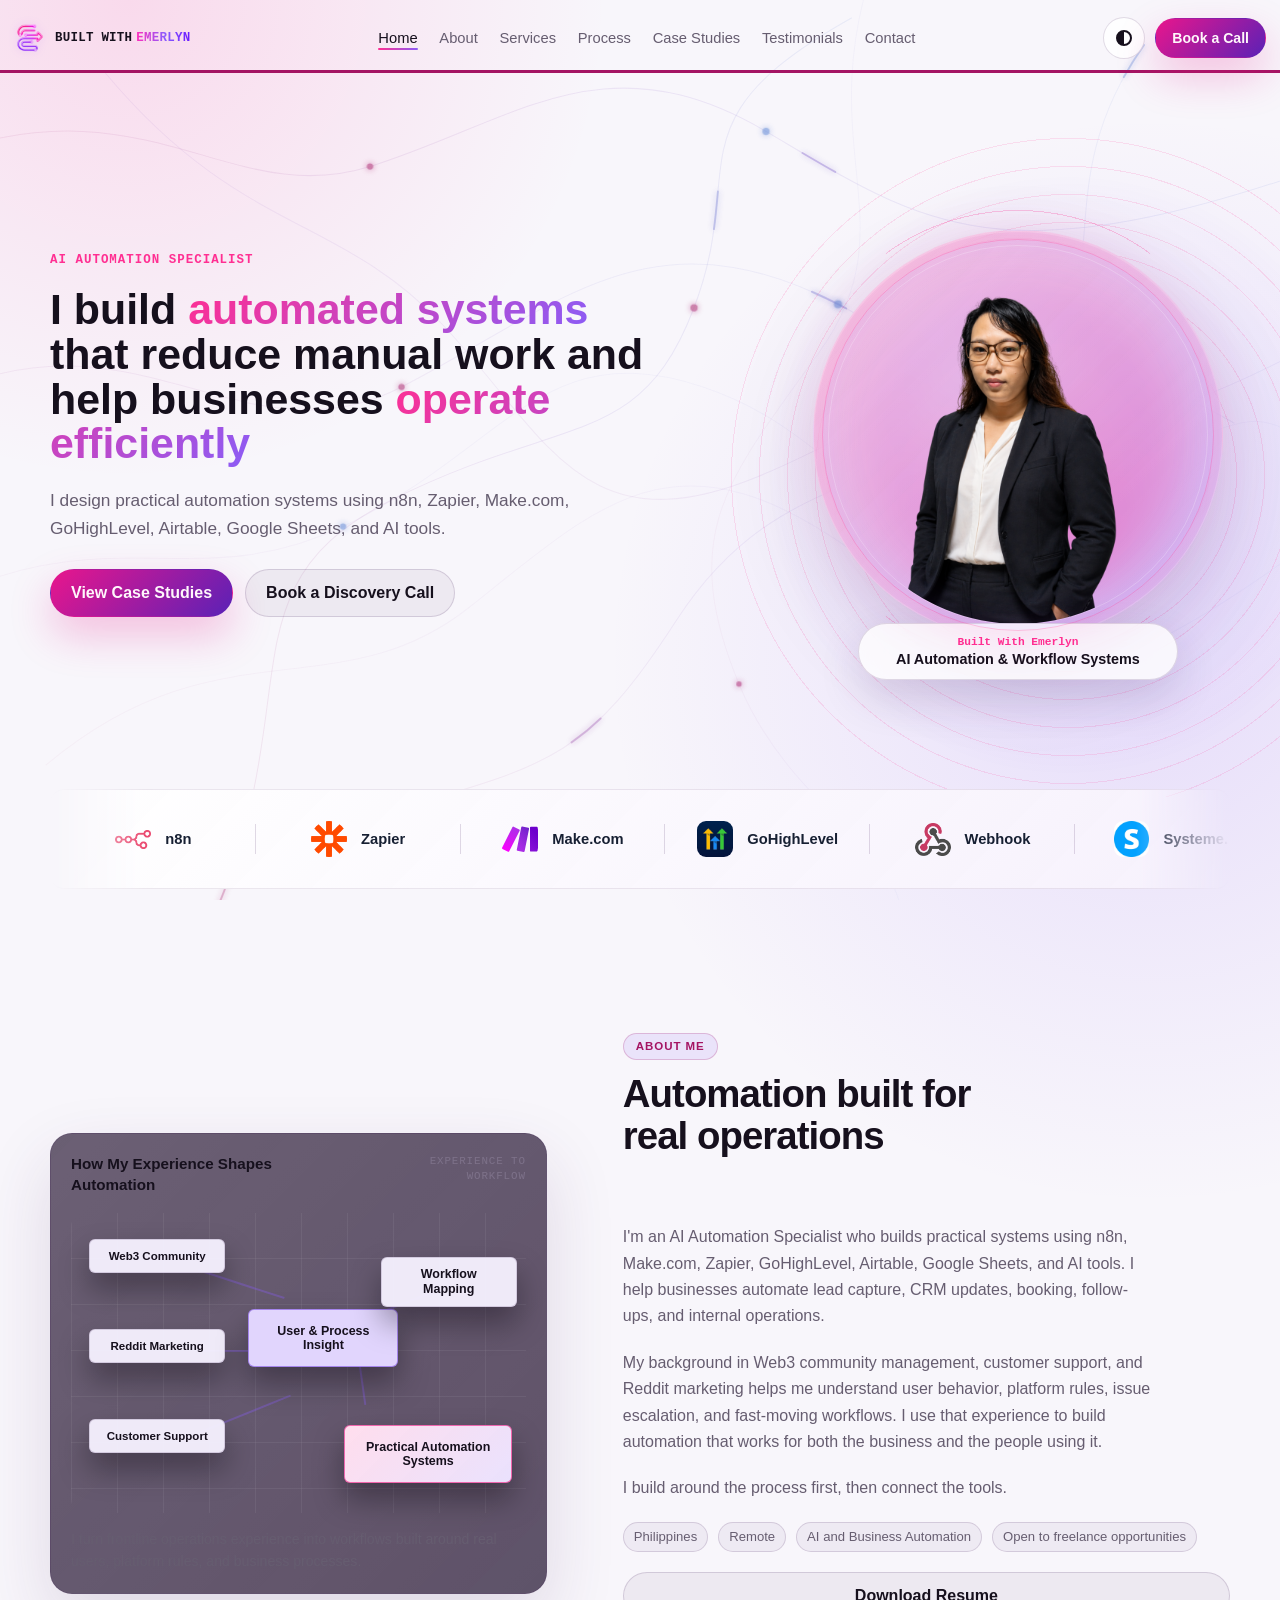
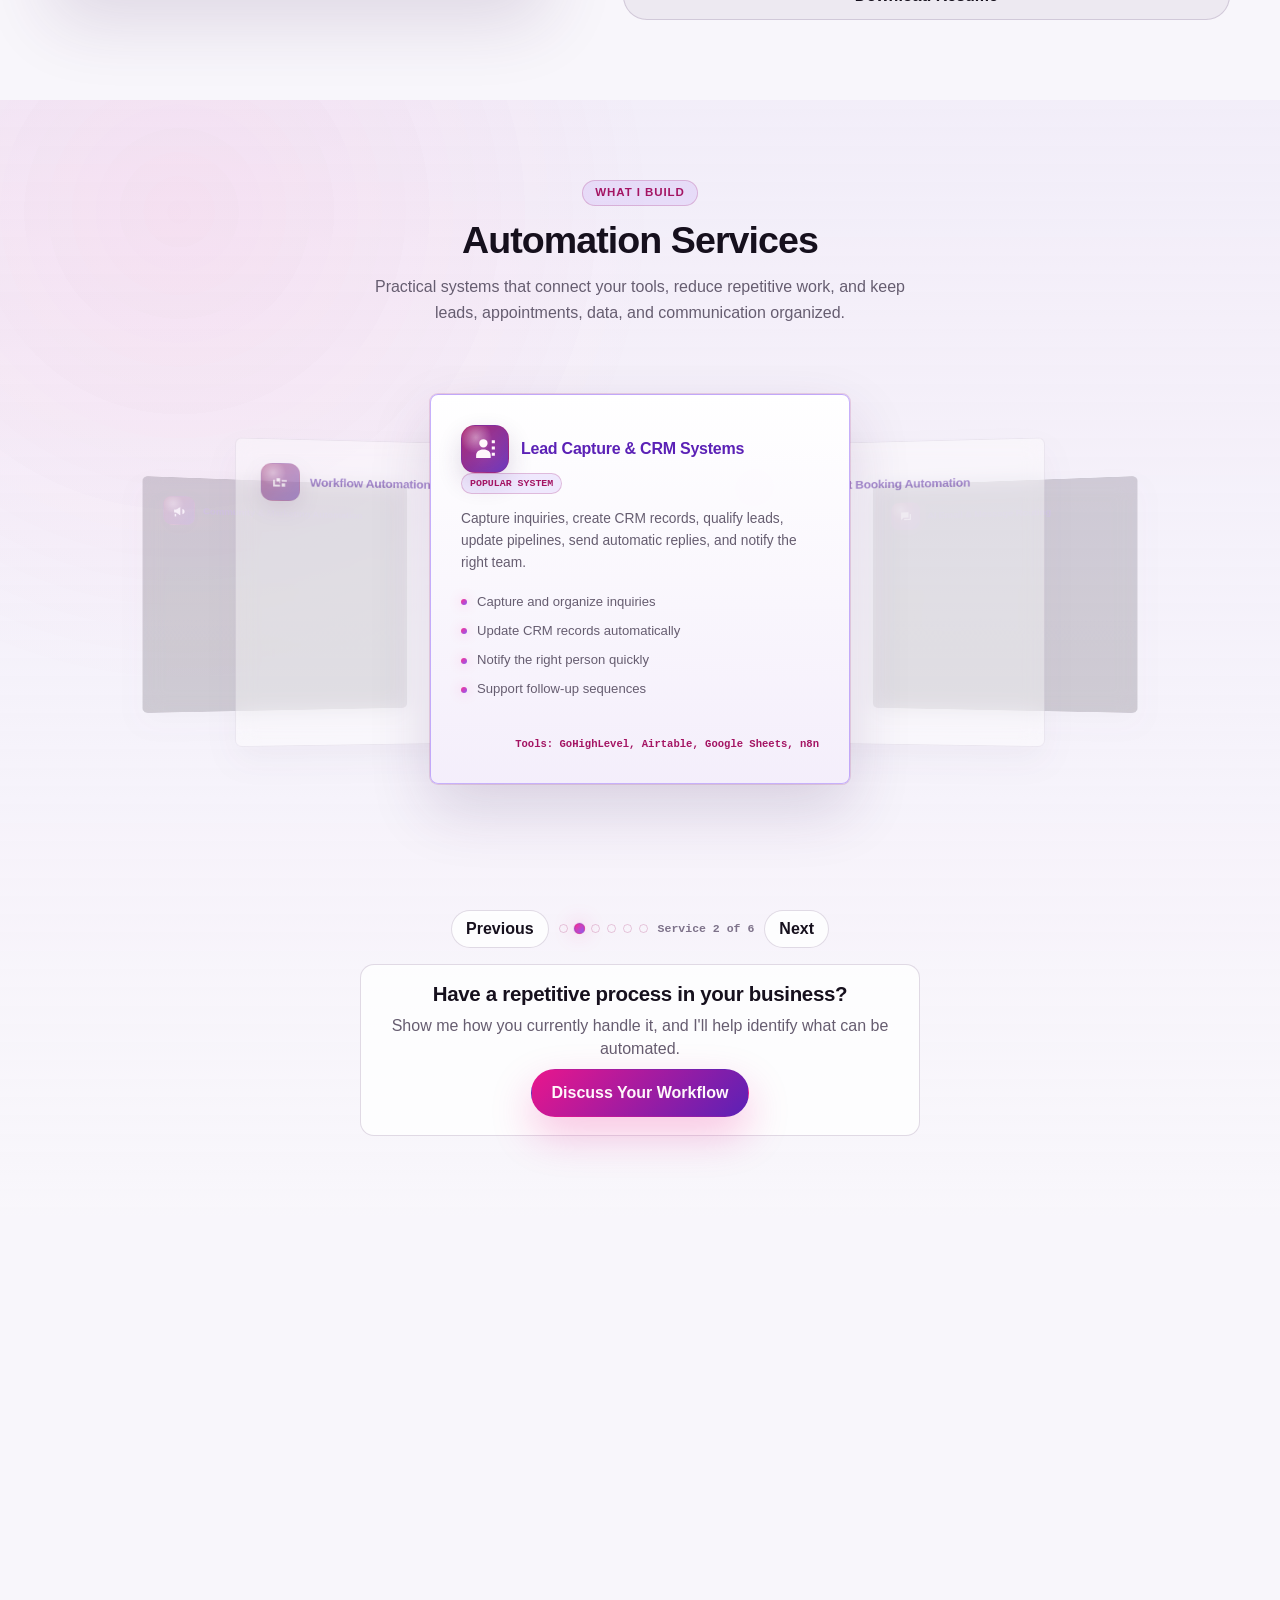
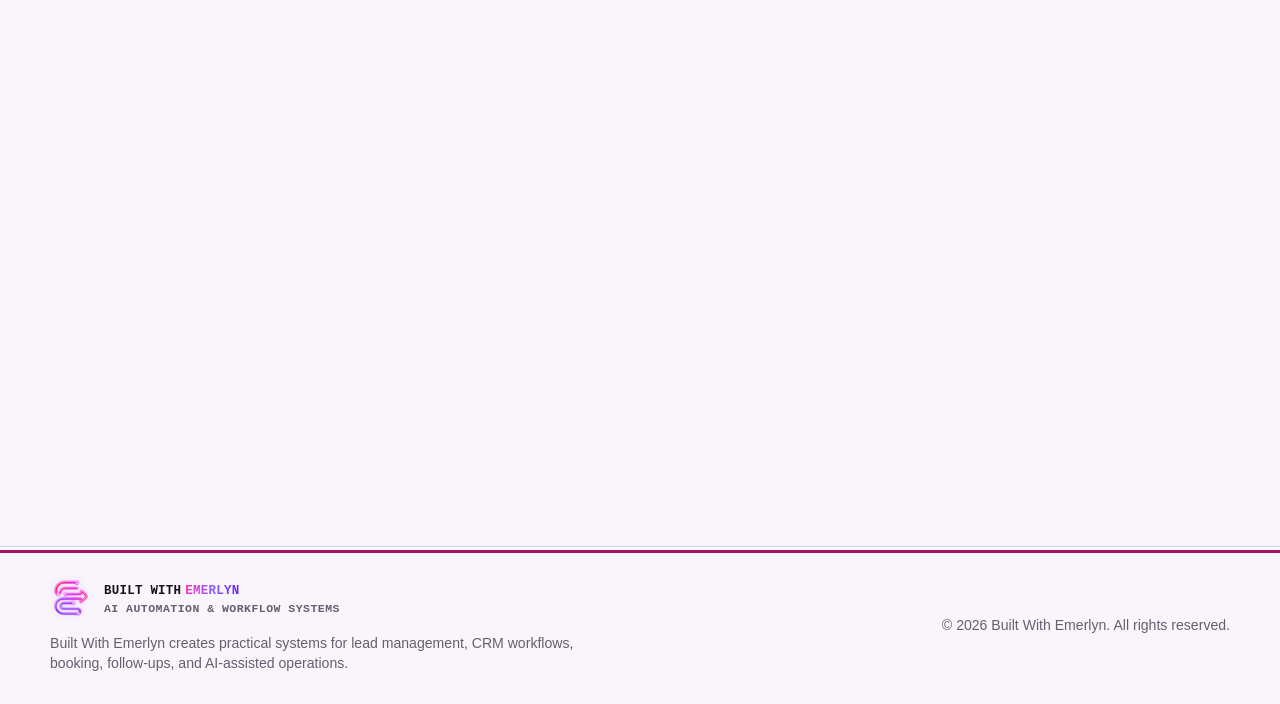
==== commit 2b25a301: "Move tools rail below hero" ====
--- a/portfolio/index.html
+++ b/portfolio/index.html
@@ -153,7 +153,6 @@
         <a href="#home">Home</a>
         <a href="#about">About</a>
         <a href="#services">Services</a>
-        <a href="#tools">Tools</a>
         <a href="#process">Process</a>
         <a href="#work">Case Studies</a>
         <a href="#feedback">Testimonials</a>
@@ -193,6 +192,12 @@
             <strong>AI Automation &amp; Workflow Systems</strong>
           </figcaption>
         </figure>
+      </div>
+    </section>
+
+    <section class="hero-tools" aria-label="Automation tools">
+      <div class="container">
+        <div class="tool-rail" id="toolRail" aria-live="polite"></div>
       </div>
     </section>
 
@@ -384,16 +389,6 @@
           <p>Show me how you currently handle it, and I'll help identify what can be automated.</p>
           <a class="button button-primary" href="#contact">Discuss Your Workflow</a>
         </div>
-      </div>
-    </section>
-
-    <section class="section tools-section" id="tools">
-      <div class="container section-stack">
-        <div class="section-header reveal">
-          <h2 class="section-title">Tools I build with</h2>
-          <p class="section-description">Platforms I use to connect workflows, manage data, and automate operations.</p>
-        </div>
-        <div class="tool-rail" id="toolRail" aria-live="polite"></div>
       </div>
     </section>
 
--- a/portfolio/style.css
+++ b/portfolio/style.css
@@ -1031,6 +1031,16 @@
   font-size: 0.9rem;
 }
 
+.hero-tools {
+  position: relative;
+  z-index: 1;
+  padding: clamp(10px, 2vw, 18px) 0 clamp(2.6rem, 5vw, 4.2rem);
+}
+
+.hero + .hero-tools {
+  margin-top: clamp(-1.75rem, -2vw, -0.75rem);
+}
+
 .about-grid,
 .contact-grid,
 .feedback-grid {
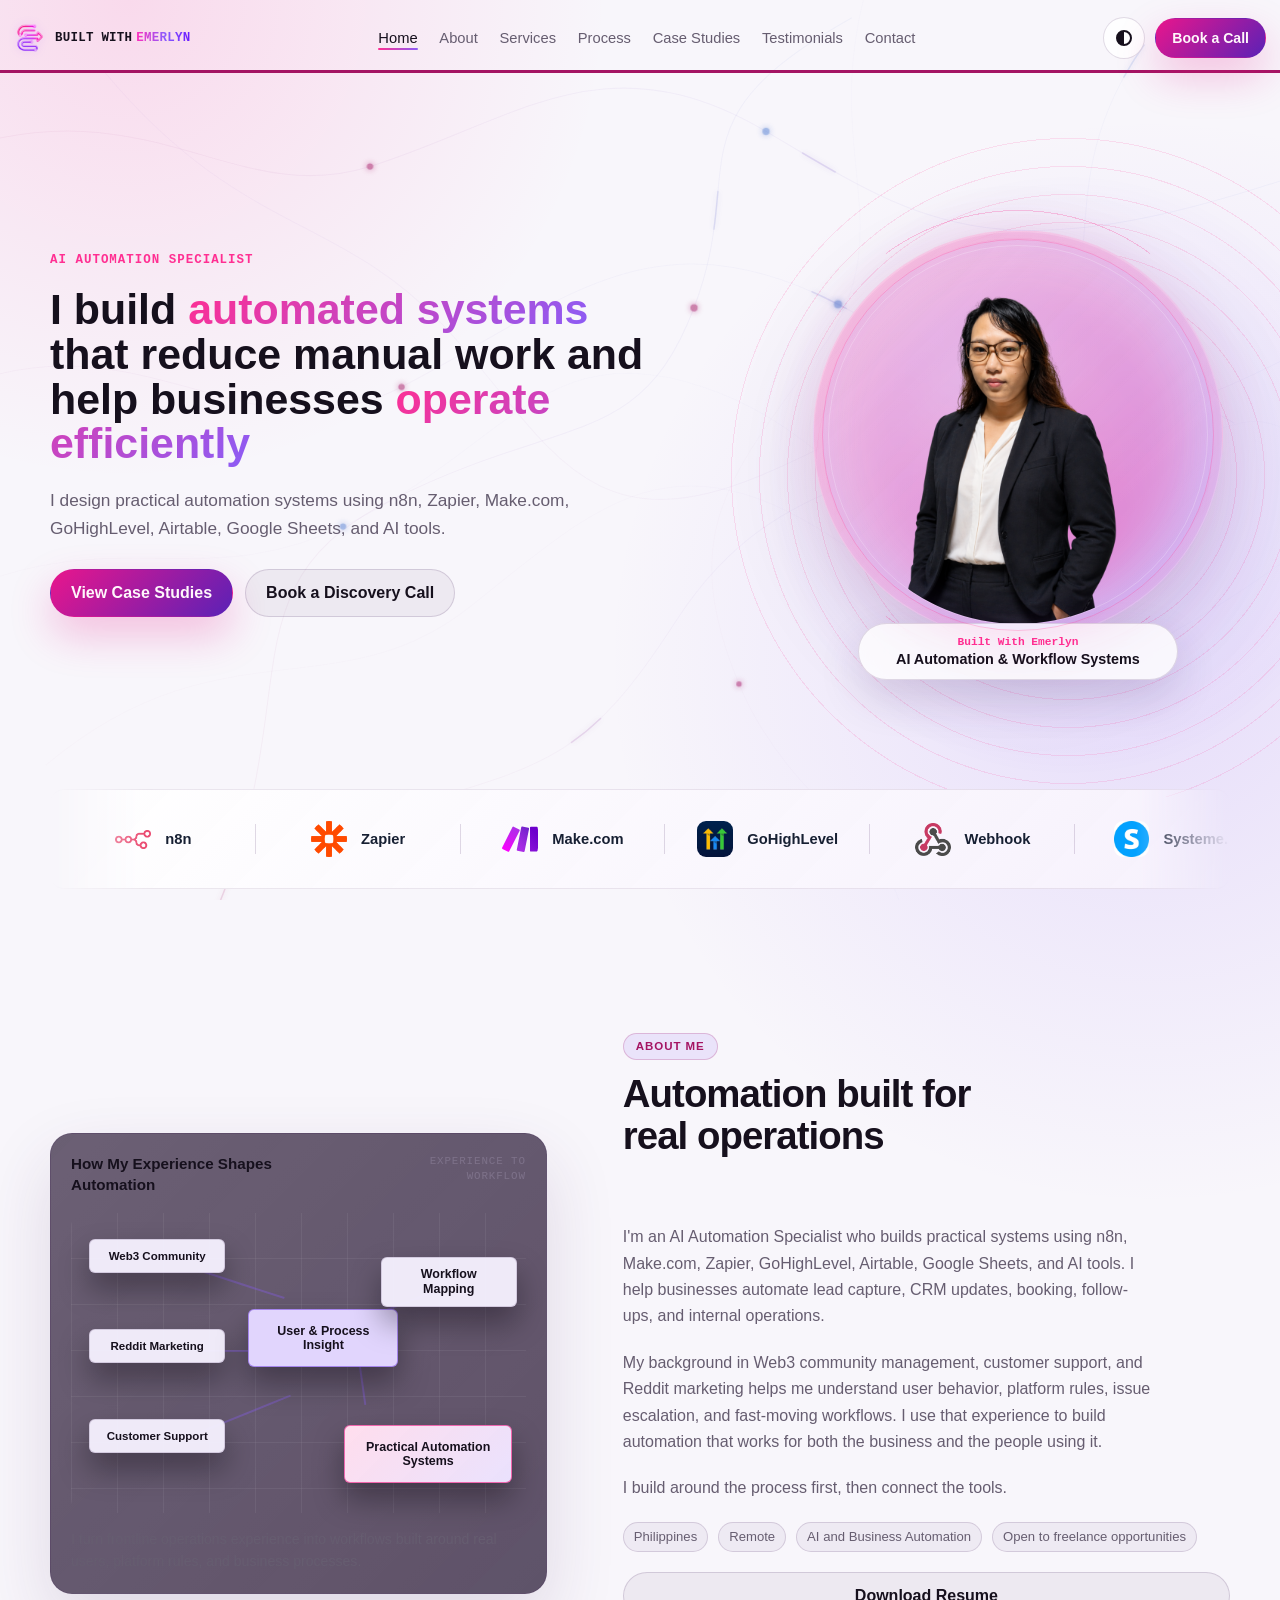
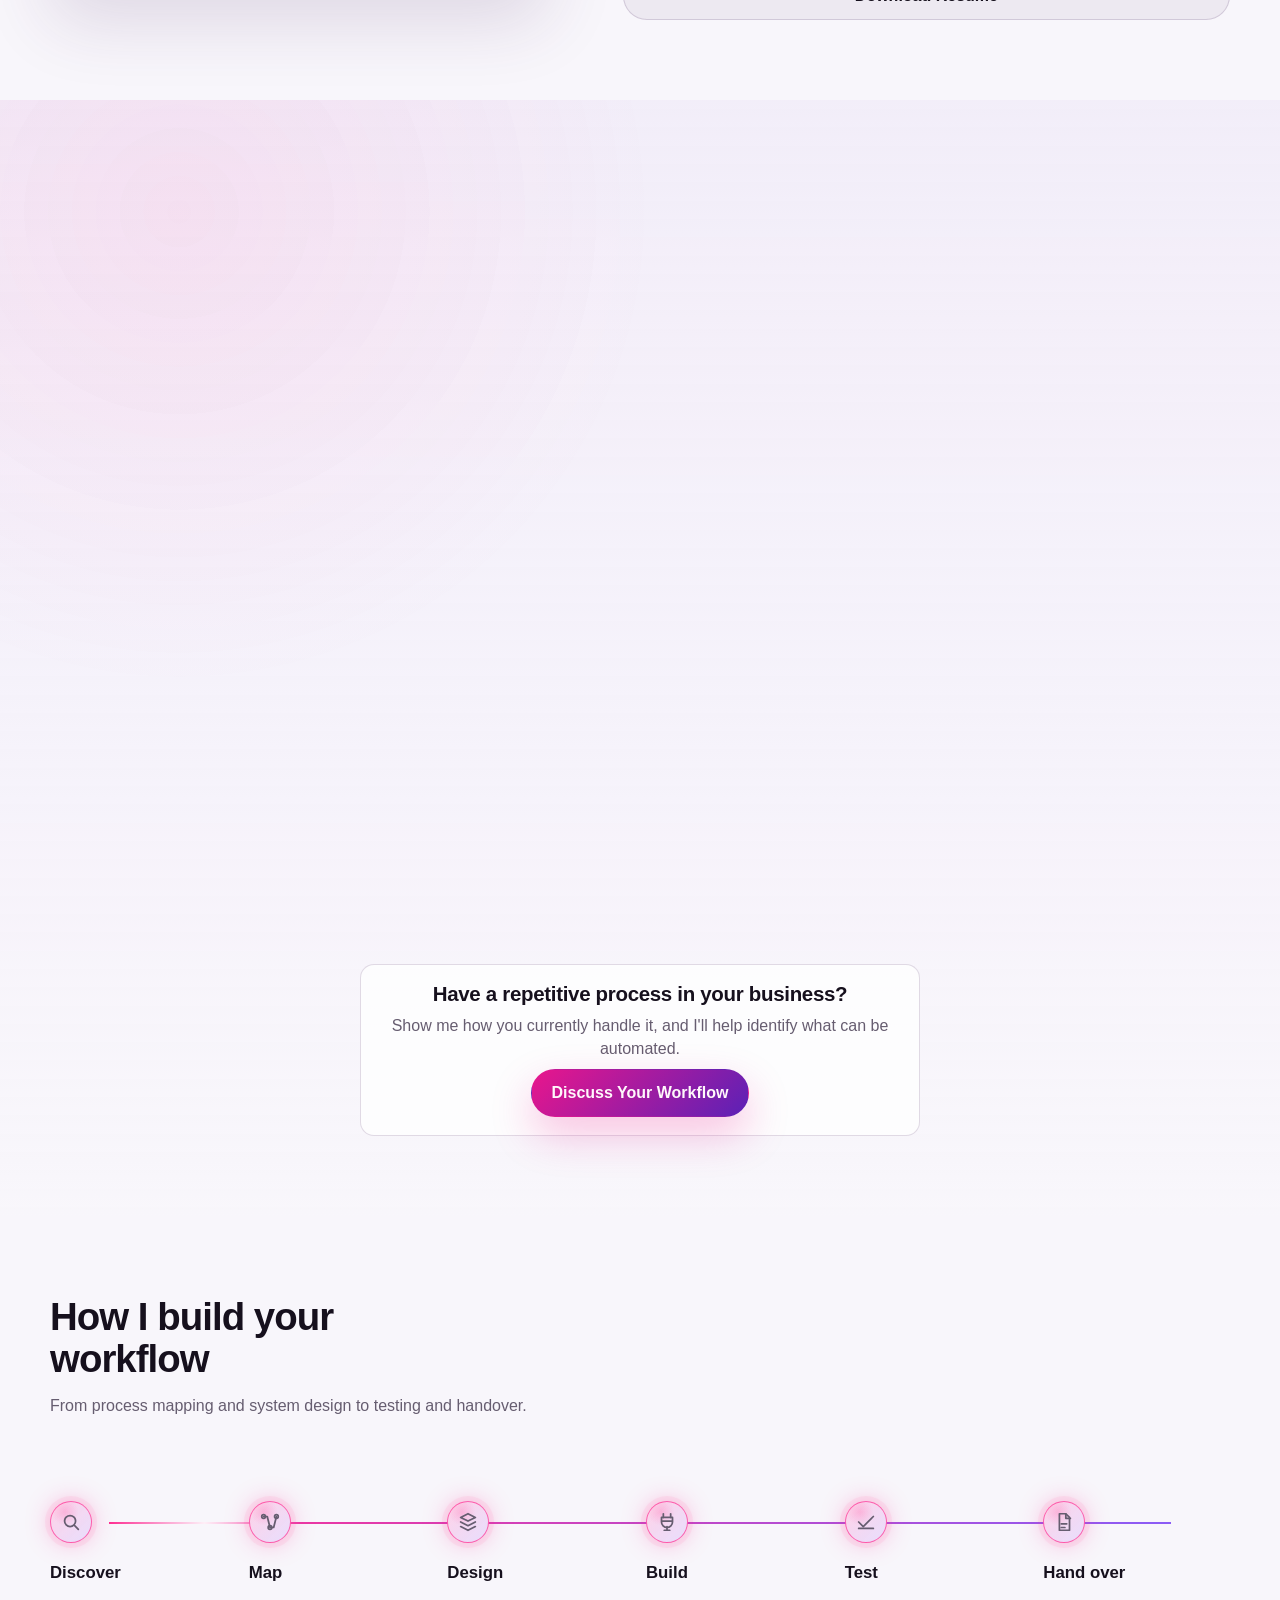
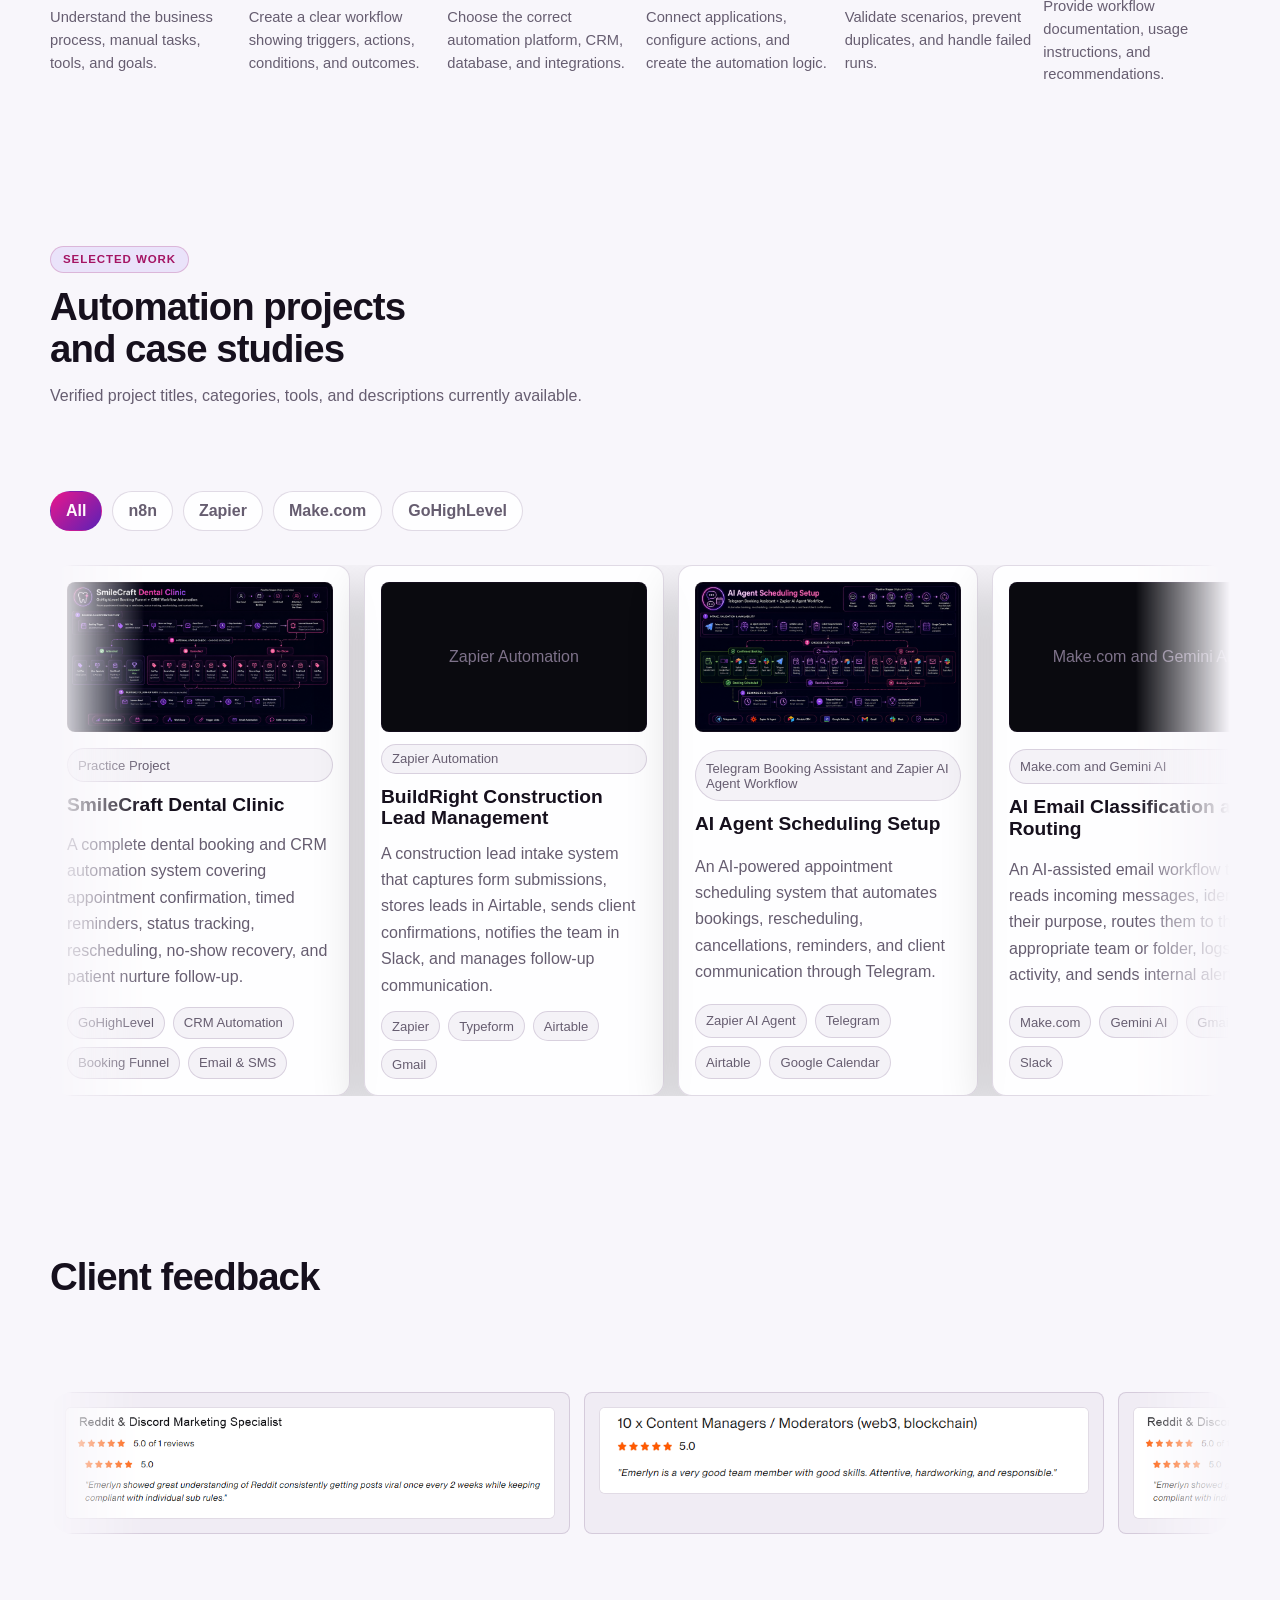
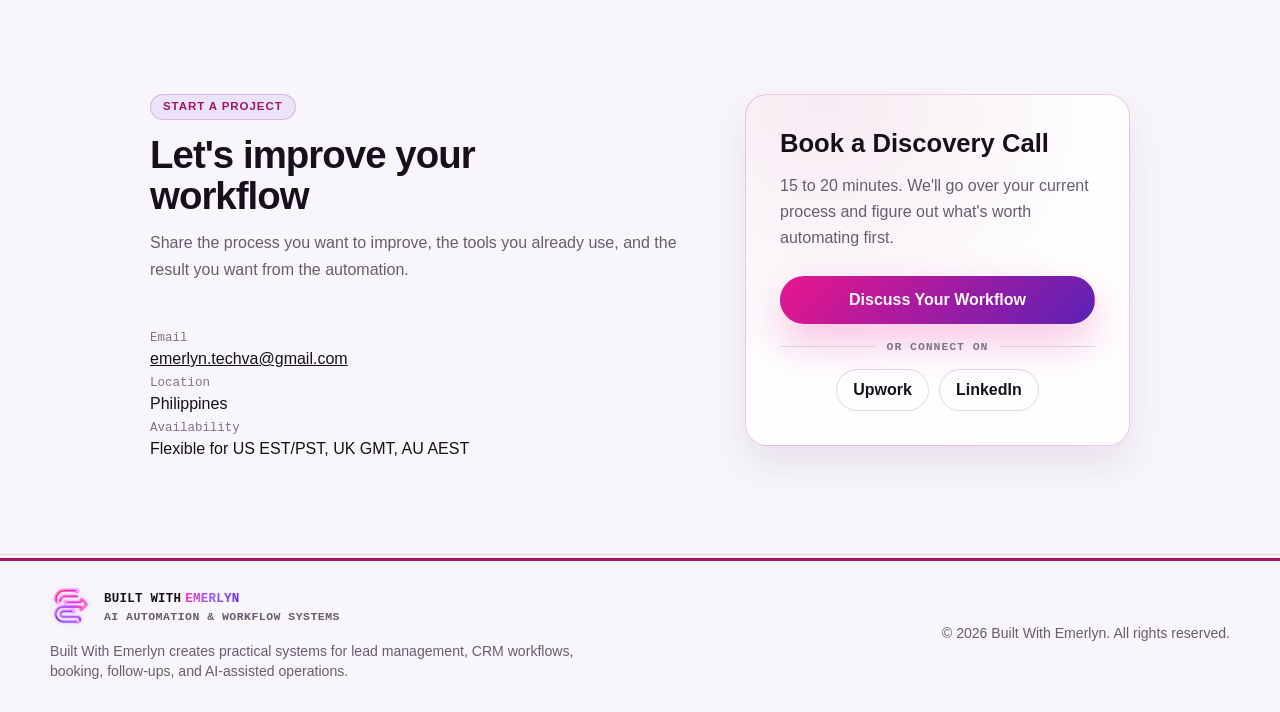
==== commit 9cd89f98: "Refine ambient background and process icons" ====
--- a/portfolio/index.html
+++ b/portfolio/index.html
@@ -96,7 +96,6 @@
         <circle cx="390" cy="585" r="3.5"></circle>
       </g>
     </svg>
-    <canvas class="pointer-trail-canvas"></canvas>
   </div>
 
   <a class="skip-link" href="#main">Skip to content</a>
@@ -400,26 +399,71 @@
         </div>
         <ol class="process-list reveal">
           <li>
+            <span class="process-icon" aria-hidden="true">
+              <svg viewBox="0 0 24 24" focusable="false">
+                <circle cx="11" cy="11" r="6"></circle>
+                <path d="m16 16 4 4"></path>
+              </svg>
+            </span>
             <strong>Discover</strong>
             <span>Understand the business process, manual tasks, tools, and goals.</span>
           </li>
           <li>
+            <span class="process-icon" aria-hidden="true">
+              <svg viewBox="0 0 24 24" focusable="false">
+                <path d="M5 6h4l3 12h4l3-12"></path>
+                <circle cx="5" cy="6" r="2"></circle>
+                <circle cx="12" cy="18" r="2"></circle>
+                <circle cx="19" cy="6" r="2"></circle>
+              </svg>
+            </span>
             <strong>Map</strong>
             <span>Create a clear workflow showing triggers, actions, conditions, and outcomes.</span>
           </li>
           <li>
+            <span class="process-icon" aria-hidden="true">
+              <svg viewBox="0 0 24 24" focusable="false">
+                <path d="M12 3 4 7l8 4 8-4-8-4Z"></path>
+                <path d="m4 12 8 4 8-4"></path>
+                <path d="m4 17 8 4 8-4"></path>
+              </svg>
+            </span>
             <strong>Design</strong>
             <span>Choose the correct automation platform, CRM, database, and integrations.</span>
           </li>
           <li>
+            <span class="process-icon" aria-hidden="true">
+              <svg viewBox="0 0 24 24" focusable="false">
+                <path d="M8 7V3"></path>
+                <path d="M16 7V3"></path>
+                <path d="M7 11h10"></path>
+                <path d="M9 21h6"></path>
+                <path d="M12 17v4"></path>
+                <path d="M6 7h12v5a6 6 0 0 1-12 0V7Z"></path>
+              </svg>
+            </span>
             <strong>Build</strong>
             <span>Connect applications, configure actions, and create the automation logic.</span>
           </li>
           <li>
+            <span class="process-icon" aria-hidden="true">
+              <svg viewBox="0 0 24 24" focusable="false">
+                <path d="M20 6 9 17l-5-5"></path>
+                <path d="M4 19h16"></path>
+              </svg>
+            </span>
             <strong>Test</strong>
             <span>Validate scenarios, prevent duplicates, and handle failed runs.</span>
           </li>
           <li>
+            <span class="process-icon" aria-hidden="true">
+              <svg viewBox="0 0 24 24" focusable="false">
+                <path d="M7 3h7l4 4v14H7V3Z"></path>
+                <path d="M14 3v5h5"></path>
+                <path d="M9 14h6"></path>
+                <path d="M9 18h4"></path>
+              </svg>
+            </span>
             <strong>Hand over</strong>
             <span>Provide workflow documentation, usage instructions, and recommendations.</span>
           </li>
--- a/portfolio/style.css
+++ b/portfolio/style.css
@@ -41,10 +41,10 @@
   --energy-violet: #8a5cff;
   --energy-purple: #6a1bff;
   --energy-blue: #4f8cff;
-  --ambient-route-opacity: 0.16;
-  --ambient-route-faint: 0.08;
-  --ambient-route-strong: 0.22;
-  --ambient-pulse-opacity: 0.82;
+  --ambient-route-opacity: 0.07;
+  --ambient-route-faint: 0.035;
+  --ambient-route-strong: 0.1;
+  --ambient-pulse-opacity: 0.34;
 }
 
 [data-theme="light"] {
@@ -78,10 +78,10 @@
   --energy-violet: #5b21b6;
   --energy-purple: #6a1bff;
   --energy-blue: #3265c9;
-  --ambient-route-opacity: 0.09;
-  --ambient-route-faint: 0.05;
-  --ambient-route-strong: 0.12;
-  --ambient-pulse-opacity: 0.42;
+  --ambient-route-opacity: 0.045;
+  --ambient-route-faint: 0.025;
+  --ambient-route-strong: 0.065;
+  --ambient-pulse-opacity: 0.2;
 }
 
 * {
@@ -113,8 +113,7 @@
   contain: layout paint;
 }
 
-.circuit-layer,
-.pointer-trail-canvas {
+.circuit-layer {
   position: absolute;
   inset: 0;
   width: 100%;
@@ -122,11 +121,7 @@
 }
 
 .circuit-layer {
-  opacity: 0.9;
-}
-
-.pointer-trail-canvas {
-  opacity: 0.92;
+  opacity: 0.64;
 }
 
 .circuit-path,
@@ -140,7 +135,7 @@
   stroke: url("#routeGradientA");
   stroke-width: 1.15;
   opacity: var(--ambient-route-opacity);
-  filter: drop-shadow(0 0 7px rgba(255, 45, 187, 0.18));
+  filter: drop-shadow(0 0 5px rgba(255, 45, 187, 0.08));
 }
 
 .circuit-path:nth-child(even) {
@@ -157,7 +152,7 @@
 
 .circuit-pulse {
   stroke: url("#routeGradientA");
-  stroke-width: 2.2;
+  stroke-width: 1.7;
   opacity: var(--ambient-pulse-opacity);
   stroke-dasharray: 42 980;
   filter: url("#circuitGlow");
@@ -199,17 +194,9 @@
   filter: none;
 }
 
-[data-theme="light"] .pointer-trail-canvas {
-  opacity: 0.76;
-}
-
 @media (hover: none), (pointer: coarse) {
-  .pointer-trail-canvas {
-    display: none;
-  }
-
   .circuit-layer {
-    opacity: 0.48;
+    opacity: 0.36;
   }
 
   .circuit-path:nth-child(n + 6),
@@ -2044,7 +2031,7 @@
 .process-list::before {
   content: "";
   position: absolute;
-  top: 22px;
+  top: 21px;
   left: 5%;
   right: 5%;
   height: 2px;
@@ -2058,21 +2045,39 @@
   position: relative;
   display: grid;
   gap: 12px;
-  padding-top: 54px;
-}
-
-.process-list li::before {
-  content: "";
+  padding-top: 62px;
+}
+
+.process-icon {
   position: absolute;
-  top: 10px;
+  top: 0;
   left: 0;
-  width: 24px;
-  height: 24px;
+  display: grid;
+  place-items: center;
+  width: 42px;
+  height: 42px;
   border-radius: 50%;
-  background: var(--surface);
-  border: 2px solid var(--pink);
-  box-shadow: 0 0 22px rgba(255, 47, 146, 0.44);
+  color: var(--text-primary);
+  background:
+    radial-gradient(circle at 35% 25%, rgba(255, 114, 181, 0.34), transparent 34%),
+    linear-gradient(135deg, rgba(255, 47, 146, 0.22), rgba(139, 92, 246, 0.2)),
+    var(--surface);
+  border: 1px solid rgba(255, 47, 146, 0.72);
+  box-shadow:
+    0 0 0 5px rgba(255, 47, 146, 0.07),
+    0 0 24px rgba(255, 47, 146, 0.34);
   animation: nodeGlow 2.8s ease-in-out infinite;
+  z-index: 1;
+}
+
+.process-icon svg {
+  width: 22px;
+  height: 22px;
+  fill: none;
+  stroke: currentColor;
+  stroke-width: 1.9;
+  stroke-linecap: round;
+  stroke-linejoin: round;
 }
 
 .process-list strong {
@@ -3101,7 +3106,7 @@
 
   .process-list::before {
     top: 0;
-    left: 11px;
+    left: 21px;
     right: auto;
     bottom: 0;
     width: 2px;
@@ -3113,10 +3118,11 @@
   }
 
   .process-list li {
-    padding: 0 0 0 46px;
-  }
-
-  .process-list li::before {
+    min-height: 54px;
+    padding: 0 0 0 62px;
+  }
+
+  .process-icon {
     top: 0;
     left: 0;
   }
@@ -3565,10 +3571,6 @@
     opacity: 0;
   }
 
-  .pointer-trail-canvas {
-    display: none;
-  }
-
   .workflow-node,
   .workflow-path::before,
   .workflow-signal {
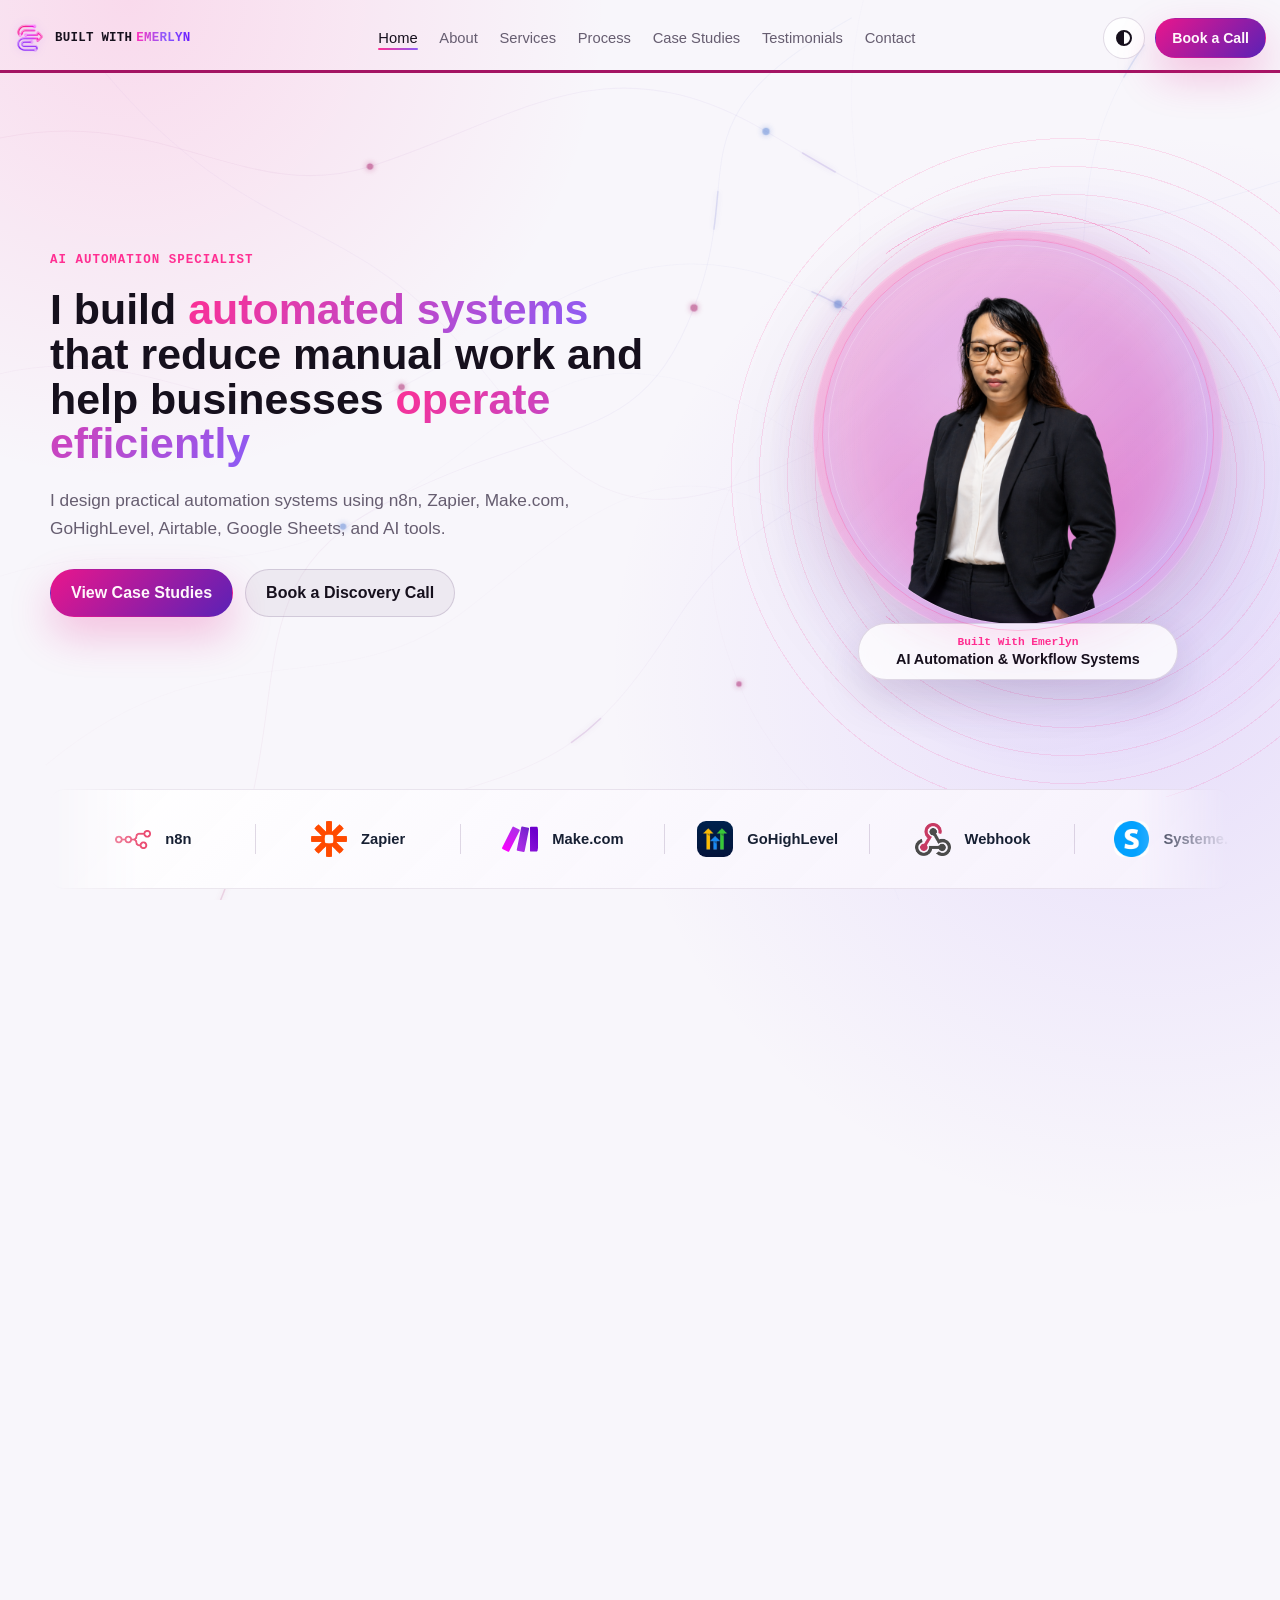
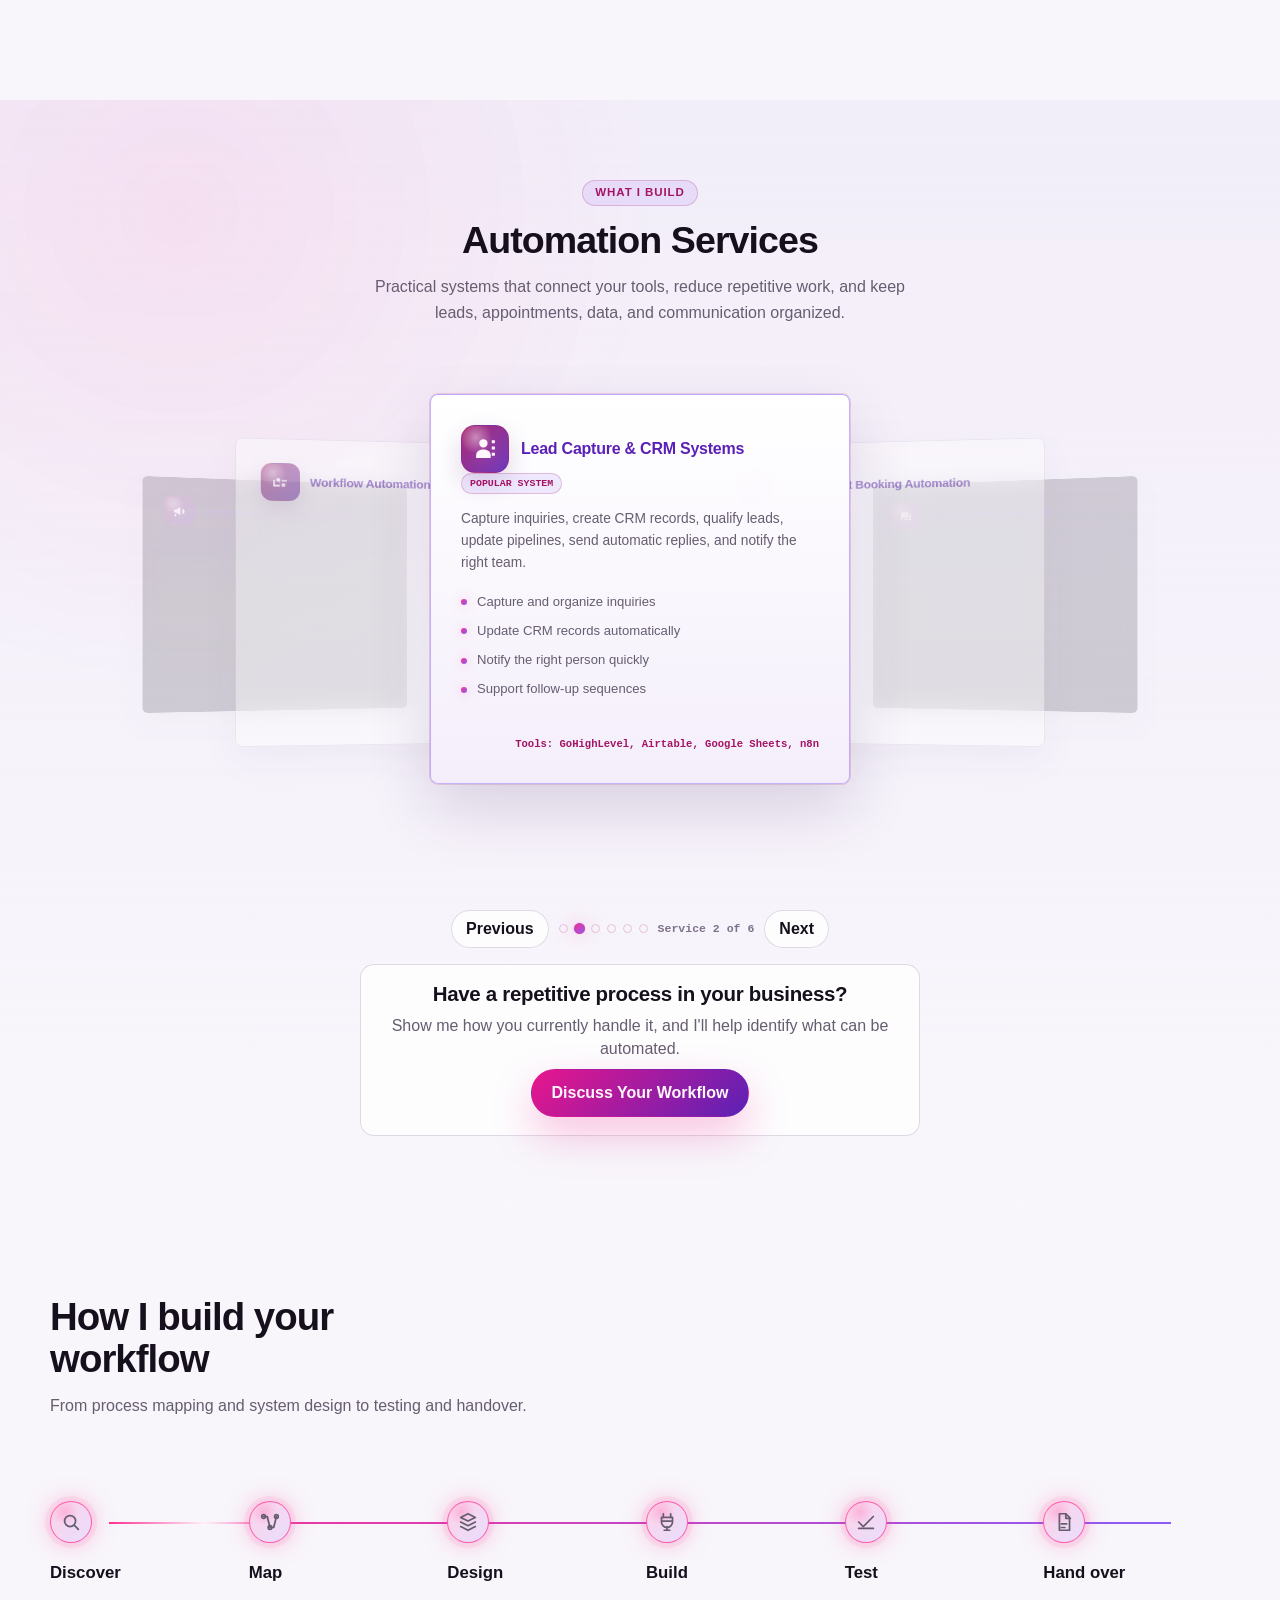
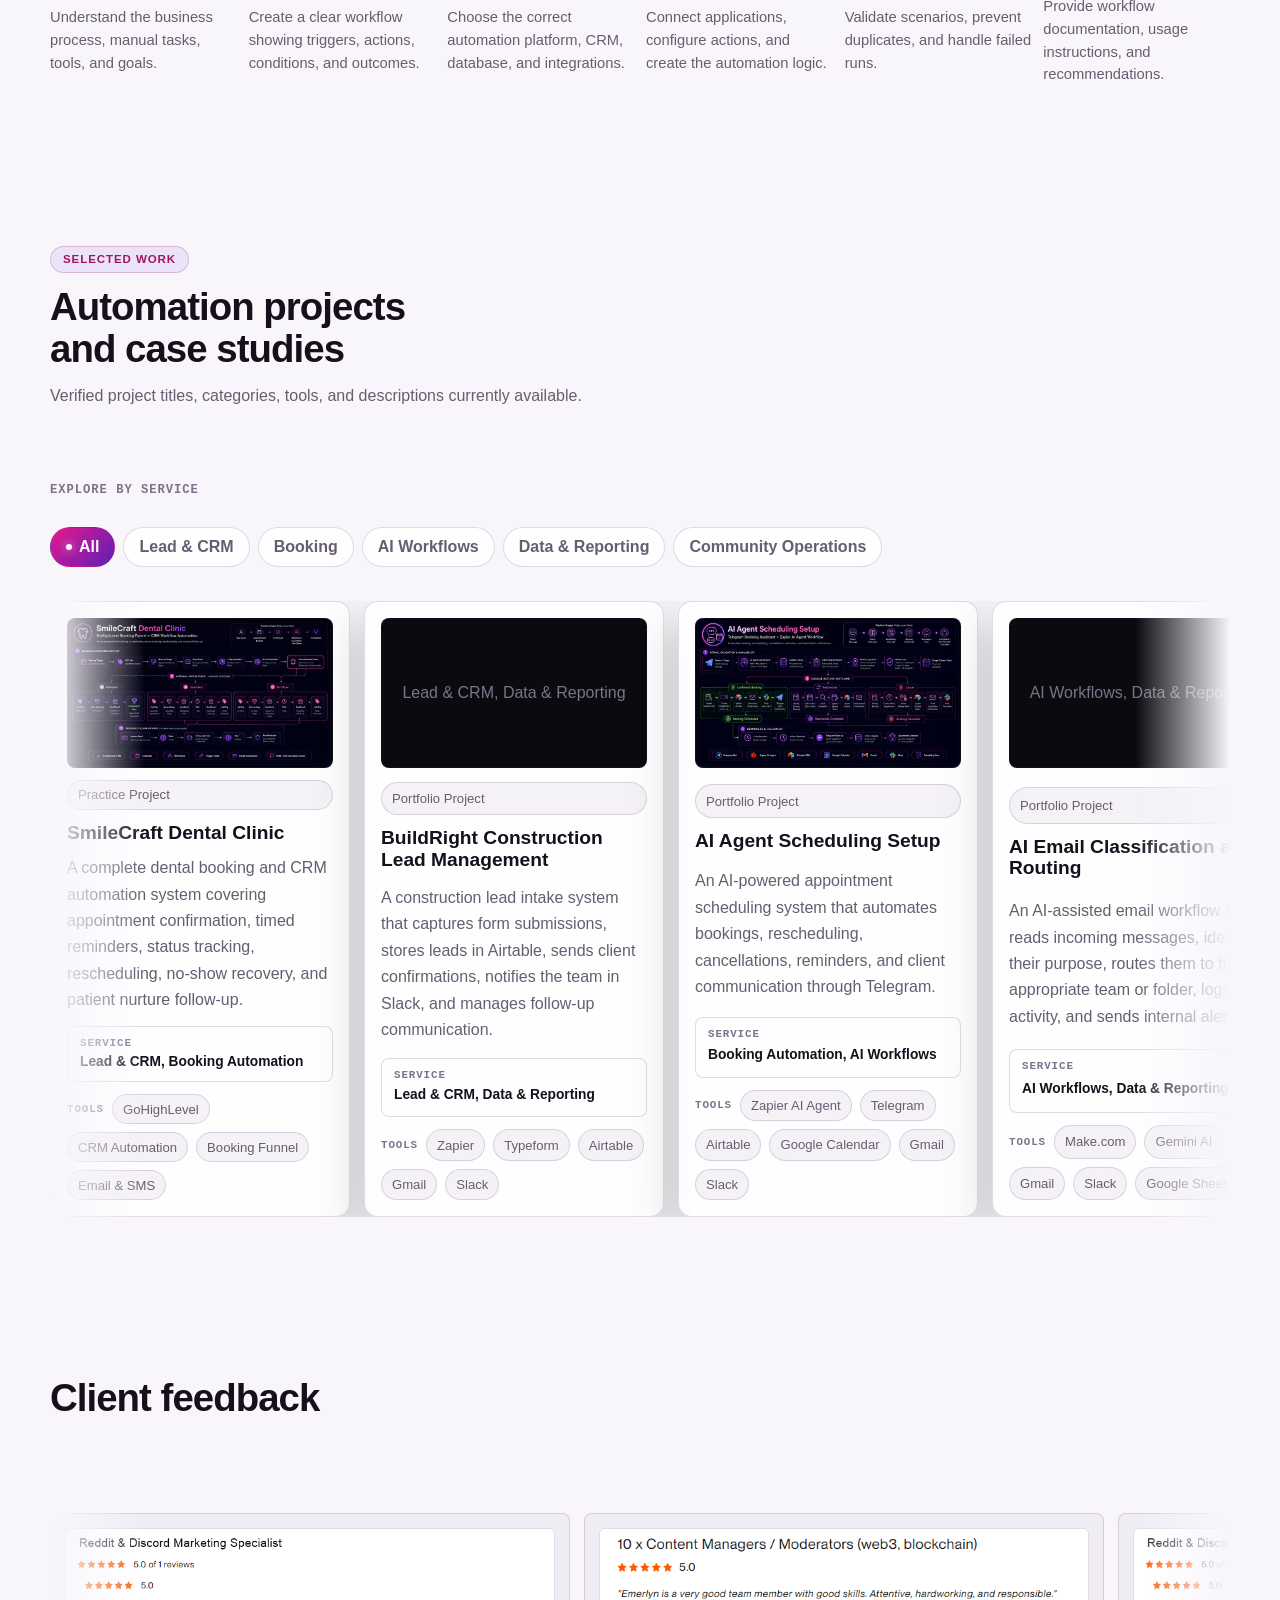
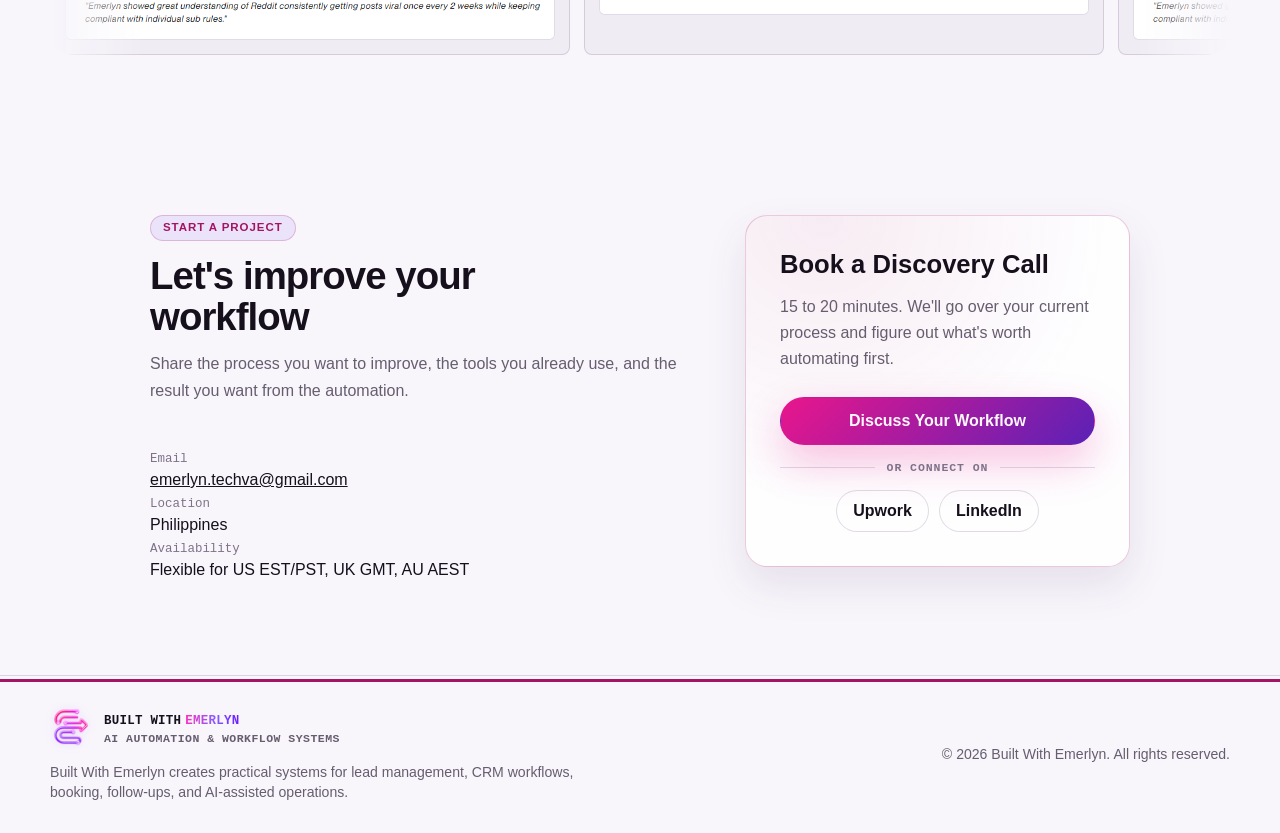
==== commit 261bb54c: "Filter case studies by service" ====
--- a/portfolio/index.html
+++ b/portfolio/index.html
@@ -478,12 +478,14 @@
           <h2 class="section-title">Automation projects and case studies</h2>
           <p class="section-description">Verified project titles, categories, tools, and descriptions currently available.</p>
         </div>
-        <div class="filters reveal" role="group" aria-label="Filter case studies">
-          <button class="filter-button is-active" type="button" data-filter="all">All</button>
-          <button class="filter-button" type="button" data-filter="n8n">n8n</button>
-          <button class="filter-button" type="button" data-filter="zapier">Zapier</button>
-          <button class="filter-button" type="button" data-filter="make">Make.com</button>
-          <button class="filter-button" type="button" data-filter="gohighlevel">GoHighLevel</button>
+        <p class="filter-label reveal">Explore by service</p>
+        <div class="filters reveal" role="group" aria-label="Filter case studies by service">
+          <button class="filter-button is-active" type="button" data-filter="all" aria-pressed="true">All</button>
+          <button class="filter-button" type="button" data-filter="lead-crm" aria-pressed="false">Lead &amp; CRM</button>
+          <button class="filter-button" type="button" data-filter="booking" aria-pressed="false">Booking</button>
+          <button class="filter-button" type="button" data-filter="ai-workflows" aria-pressed="false">AI Workflows</button>
+          <button class="filter-button" type="button" data-filter="data-reporting" aria-pressed="false">Data &amp; Reporting</button>
+          <button class="filter-button" type="button" data-filter="community-operations" aria-pressed="false">Community Operations</button>
         </div>
         <div class="project-grid" id="projectGrid" aria-live="polite"></div>
       </div>
--- a/portfolio/style.css
+++ b/portfolio/style.css
@@ -2038,7 +2038,7 @@
   background:
     linear-gradient(90deg, transparent, rgba(255, 255, 255, 0.92), transparent) 0 0 / 18% 100% no-repeat,
     linear-gradient(90deg, var(--pink), var(--purple));
-  animation: processLight 2.8s linear infinite;
+  animation: processLight 4.8s linear infinite;
 }
 
 .process-list li {
@@ -2066,8 +2066,33 @@
   box-shadow:
     0 0 0 5px rgba(255, 47, 146, 0.07),
     0 0 24px rgba(255, 47, 146, 0.34);
-  animation: nodeGlow 2.8s ease-in-out infinite;
+  transform: scale(1);
+  animation: processIconSignal 4.8s linear infinite;
   z-index: 1;
+}
+
+.process-list li:nth-child(1) .process-icon {
+  animation-delay: 0.1s;
+}
+
+.process-list li:nth-child(2) .process-icon {
+  animation-delay: 0.86s;
+}
+
+.process-list li:nth-child(3) .process-icon {
+  animation-delay: 1.62s;
+}
+
+.process-list li:nth-child(4) .process-icon {
+  animation-delay: 2.38s;
+}
+
+.process-list li:nth-child(5) .process-icon {
+  animation-delay: 3.14s;
+}
+
+.process-list li:nth-child(6) .process-icon {
+  animation-delay: 3.9s;
 }
 
 .process-icon svg {
@@ -2108,22 +2133,56 @@
   }
 }
 
-@keyframes nodeGlow {
-  0%, 100% {
-    box-shadow: 0 0 14px rgba(255, 47, 146, 0.26);
-  }
-  50% {
-    box-shadow: 0 0 28px rgba(139, 92, 246, 0.5);
+@keyframes processIconSignal {
+  0%, 14%, 100% {
+    color: var(--text-primary);
+    border-color: rgba(255, 47, 146, 0.72);
+    box-shadow:
+      0 0 0 5px rgba(255, 47, 146, 0.07),
+      0 0 18px rgba(255, 47, 146, 0.26);
+    transform: scale(1);
+  }
+  5% {
+    color: #fff7fc;
+    border-color: rgba(255, 114, 181, 0.98);
+    box-shadow:
+      0 0 0 7px rgba(255, 47, 146, 0.14),
+      0 0 24px rgba(255, 47, 146, 0.64),
+      0 0 44px rgba(139, 92, 246, 0.52);
+    transform: scale(1.08);
+  }
+  9% {
+    color: #f7f1ff;
+    border-color: rgba(139, 92, 246, 0.94);
+    box-shadow:
+      0 0 0 6px rgba(139, 92, 246, 0.12),
+      0 0 22px rgba(139, 92, 246, 0.5),
+      0 0 36px rgba(255, 47, 146, 0.34);
+    transform: scale(1.03);
   }
 }
 
 .filters {
   display: flex;
   flex-wrap: wrap;
-  gap: 10px;
+  gap: 10px 8px;
+}
+
+.filter-label {
+  margin: -8px 0 -4px;
+  color: var(--text-muted);
+  font-family: var(--mono-font);
+  font-size: 0.76rem;
+  font-weight: 700;
+  letter-spacing: 0.08em;
+  text-transform: uppercase;
 }
 
 .filter-button {
+  display: inline-flex;
+  align-items: center;
+  justify-content: center;
+  gap: 7px;
   min-height: 40px;
   padding: 0 15px;
   border: 1px solid var(--border);
@@ -2147,10 +2206,31 @@
   background: linear-gradient(135deg, var(--magenta), var(--deep-purple));
 }
 
+.filter-button.is-active::before {
+  content: "";
+  width: 6px;
+  height: 6px;
+  border-radius: 50%;
+  background: currentColor;
+  box-shadow: 0 0 10px rgba(255, 247, 251, 0.75);
+}
+
 .filter-button.is-active:hover,
 .filter-button.is-active:focus-visible {
   background: linear-gradient(135deg, var(--magenta), var(--deep-purple));
   filter: brightness(1.1);
+}
+
+@media (max-width: 640px) {
+  .filters {
+    gap: 8px;
+  }
+
+  .filter-button {
+    min-height: 38px;
+    padding-inline: 12px;
+    font-size: 0.86rem;
+  }
 }
 
 .project-grid {
@@ -2172,6 +2252,27 @@
 
 .testimonial-track {
   animation: railSlideReverse 30s linear infinite;
+}
+
+.project-empty {
+  display: grid;
+  gap: 6px;
+  min-height: 160px;
+  padding: 24px;
+  border: 1px solid var(--border);
+  border-radius: var(--radius-md);
+  background: var(--surface-raised);
+  align-content: center;
+}
+
+.project-empty strong {
+  color: var(--text-primary);
+  font-size: 1rem;
+}
+
+.project-empty span {
+  color: var(--text-secondary);
+  line-height: 1.55;
 }
 
 .project-grid:hover .project-track,
@@ -2290,6 +2391,37 @@
   gap: 8px;
 }
 
+.project-service {
+  display: grid;
+  gap: 4px;
+  padding: 10px 12px;
+  border: 1px solid var(--border);
+  border-radius: var(--radius-sm);
+  background: rgba(255, 255, 255, 0.035);
+}
+
+.project-service span,
+.project-tools-label {
+  color: var(--text-muted);
+  font-family: var(--mono-font);
+  font-size: 0.68rem;
+  font-weight: 700;
+  letter-spacing: 0.08em;
+  text-transform: uppercase;
+}
+
+.project-service strong {
+  color: var(--text-primary);
+  font-size: 0.86rem;
+  line-height: 1.35;
+}
+
+.project-tools-label {
+  display: inline-flex;
+  align-items: center;
+  min-height: 30px;
+}
+
 .project-actions {
   display: flex;
   flex-wrap: wrap;
